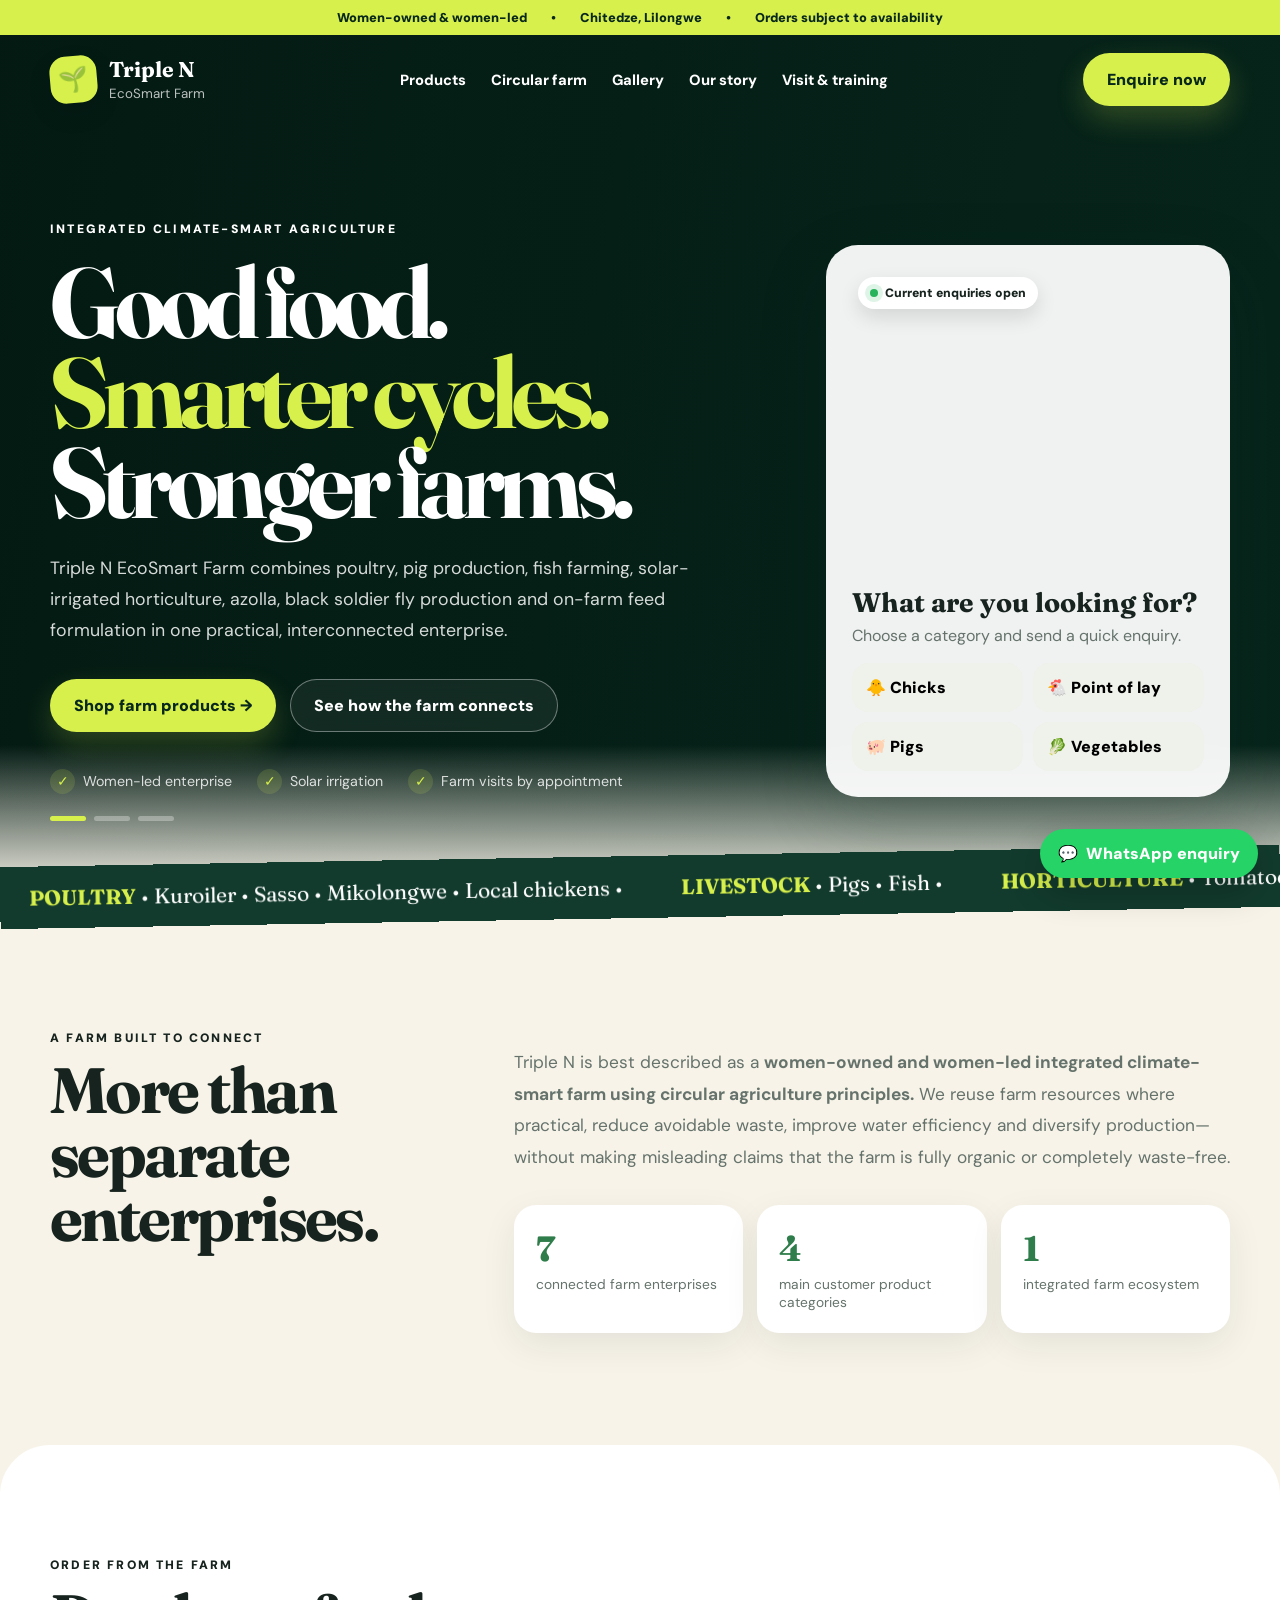
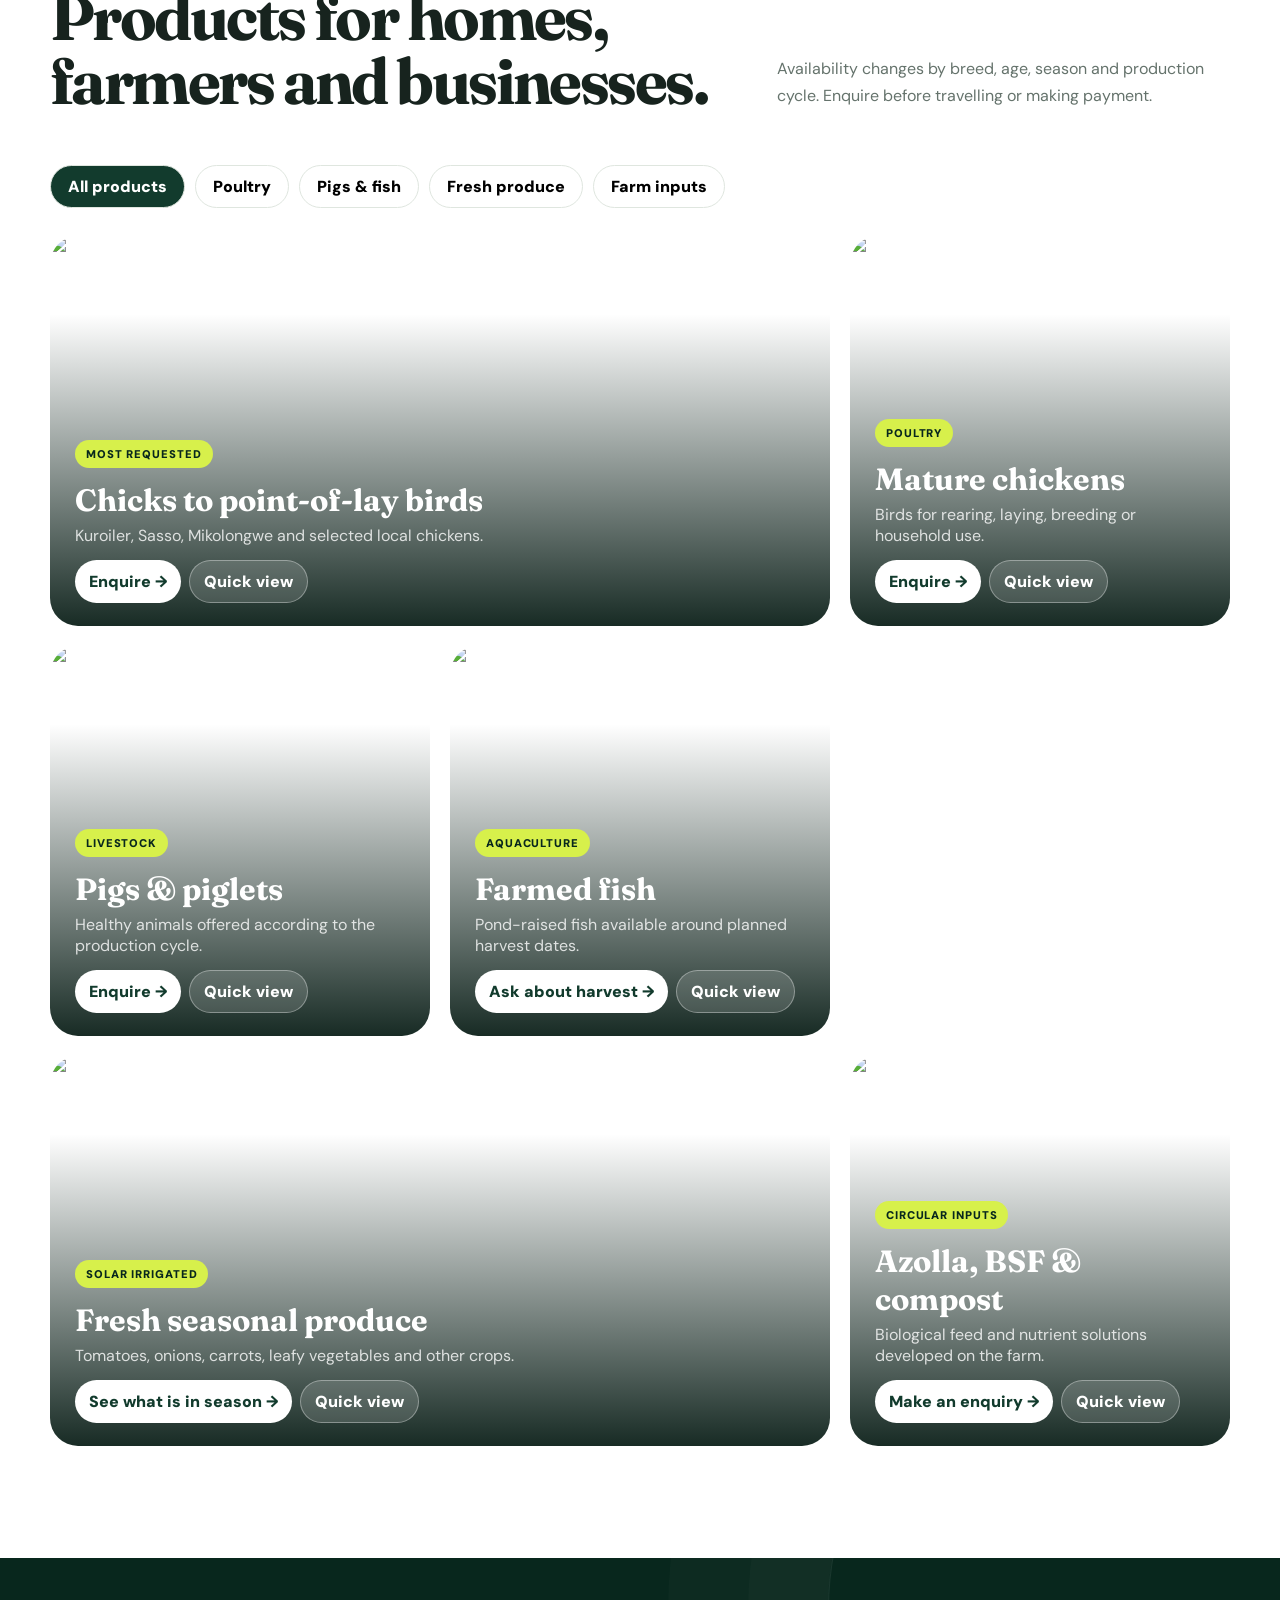
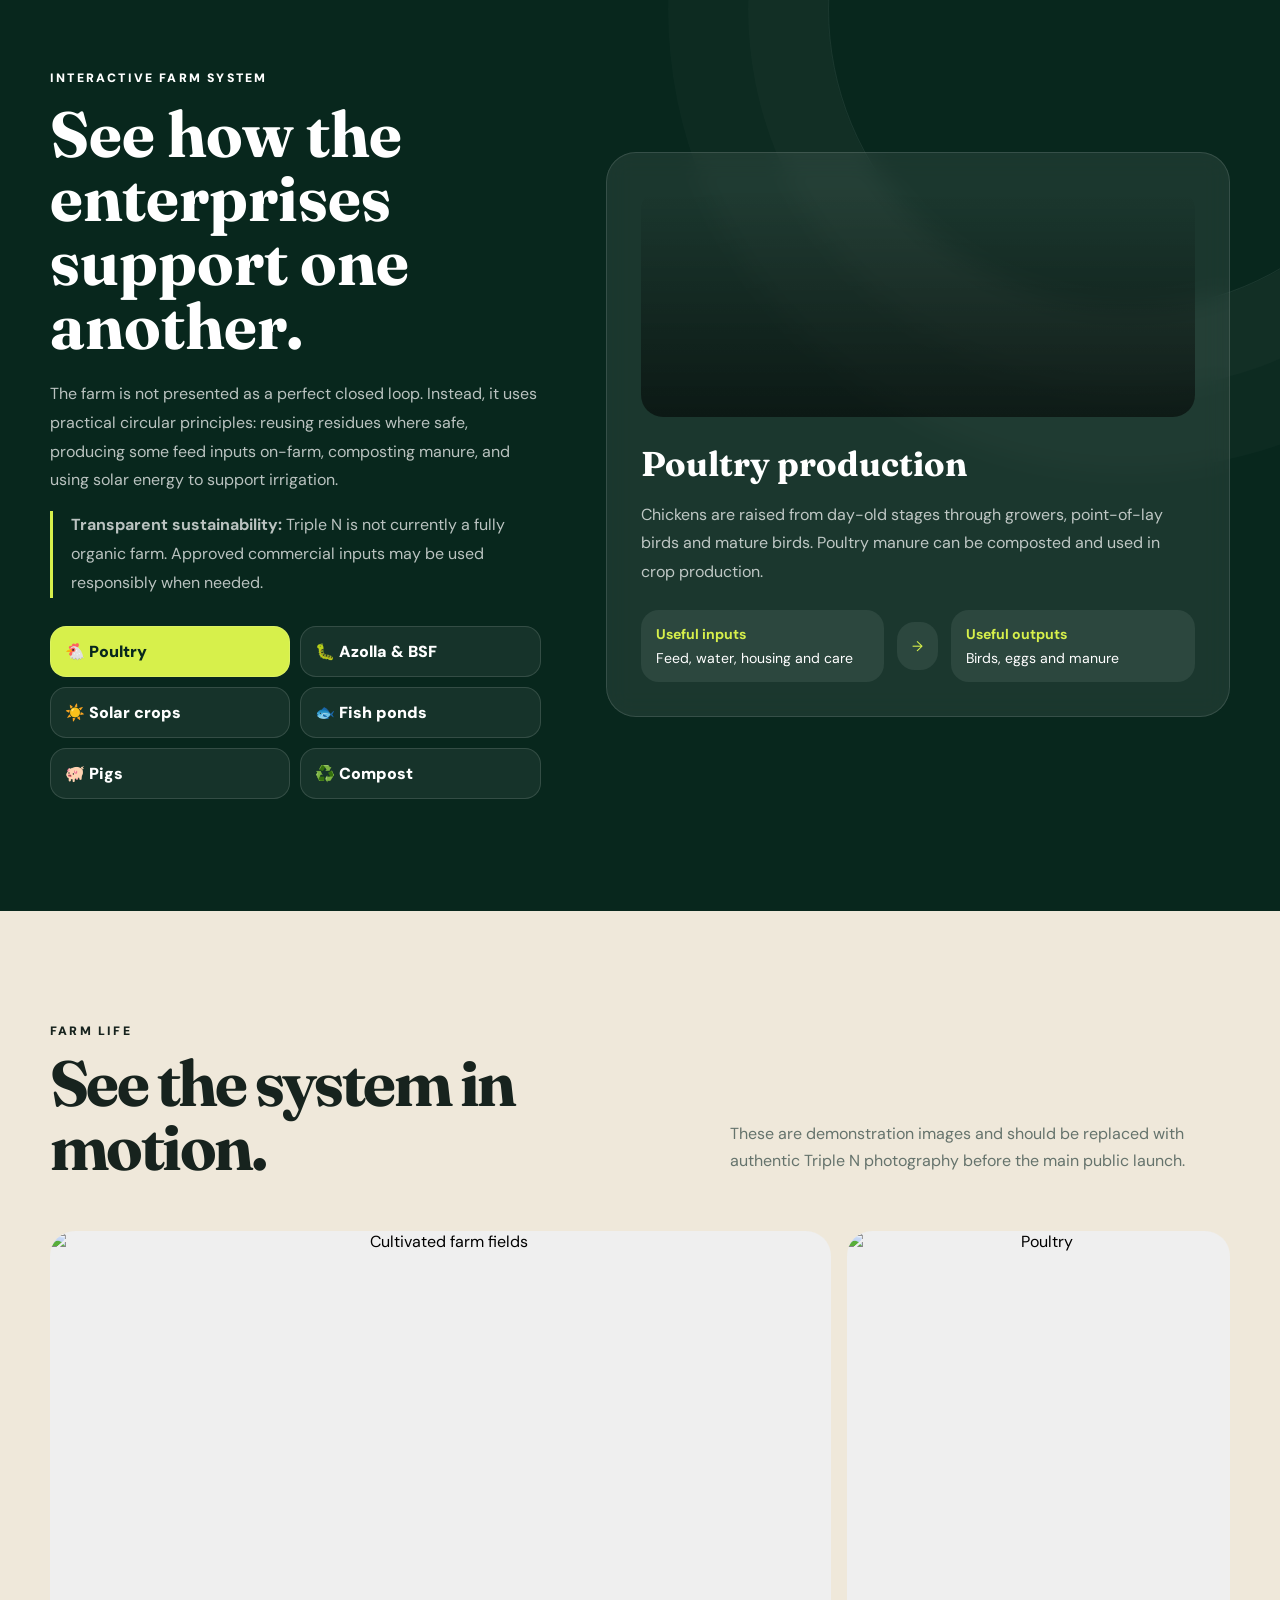
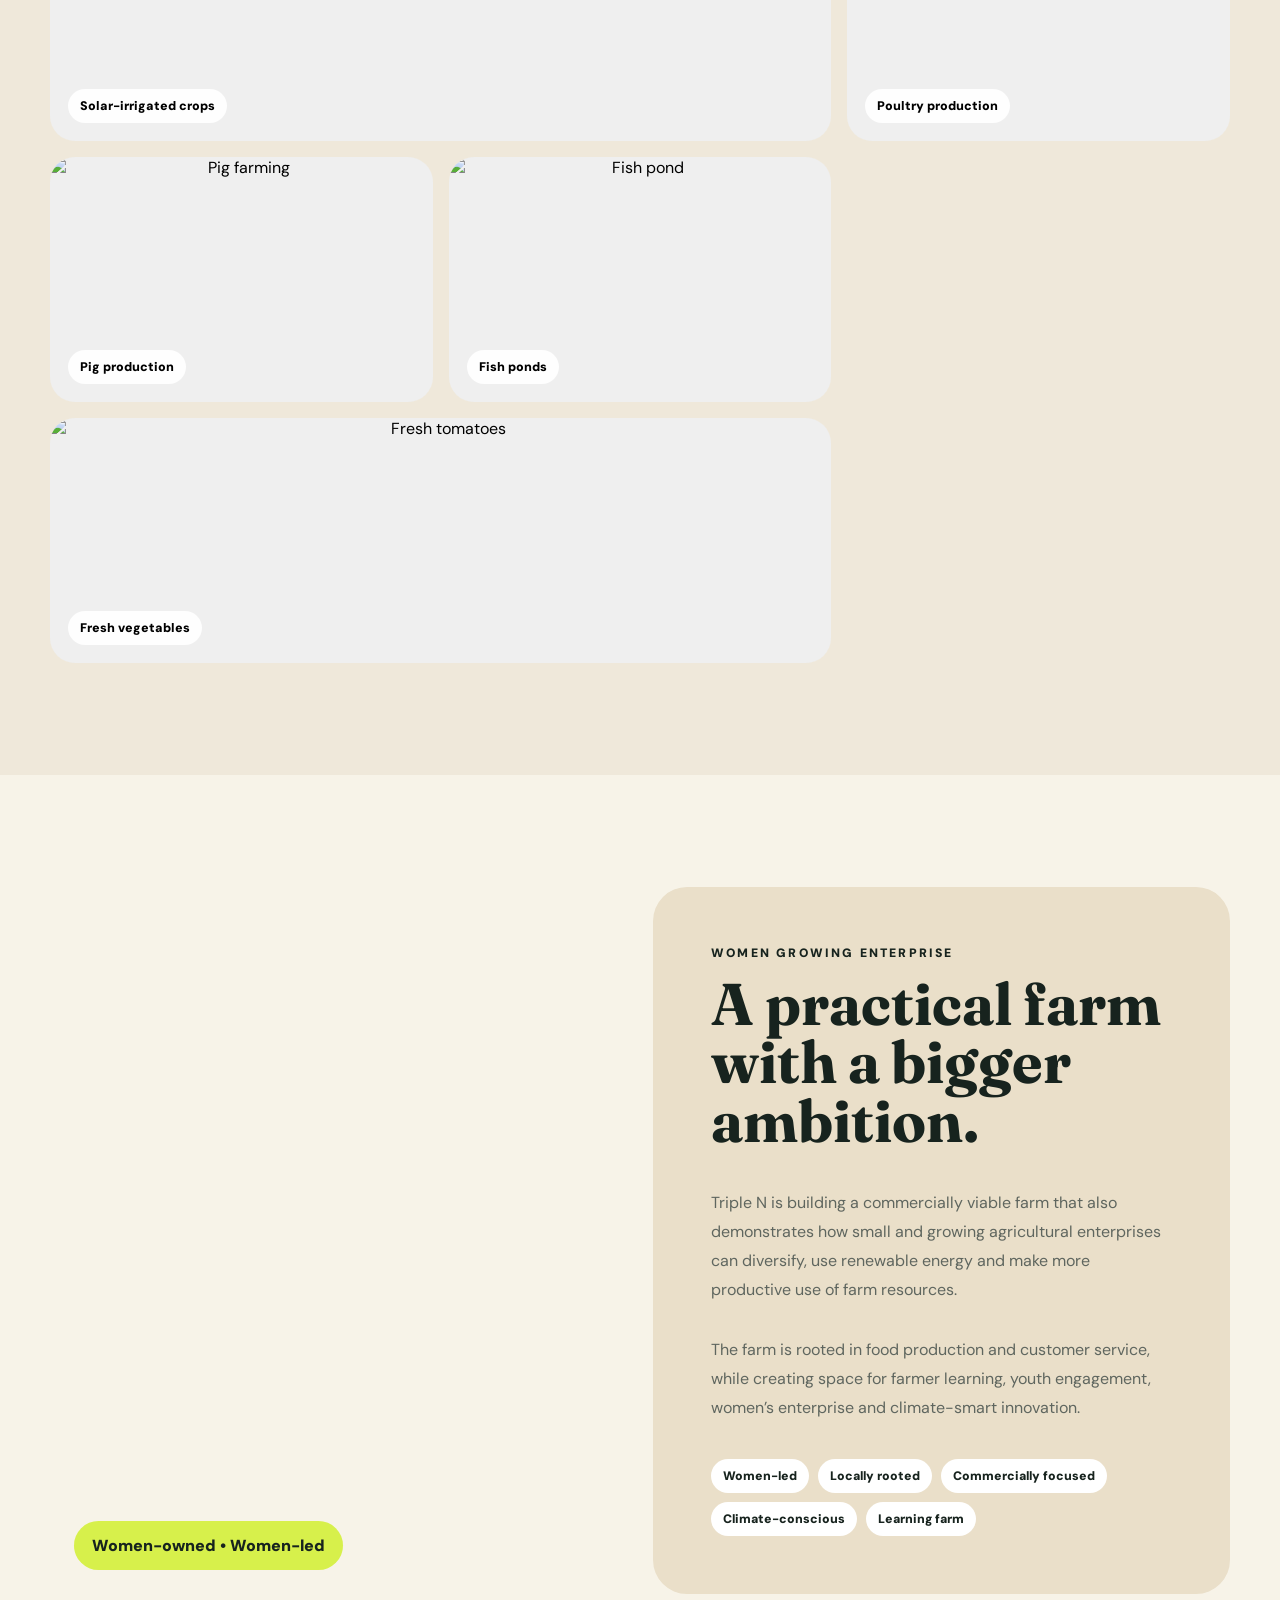
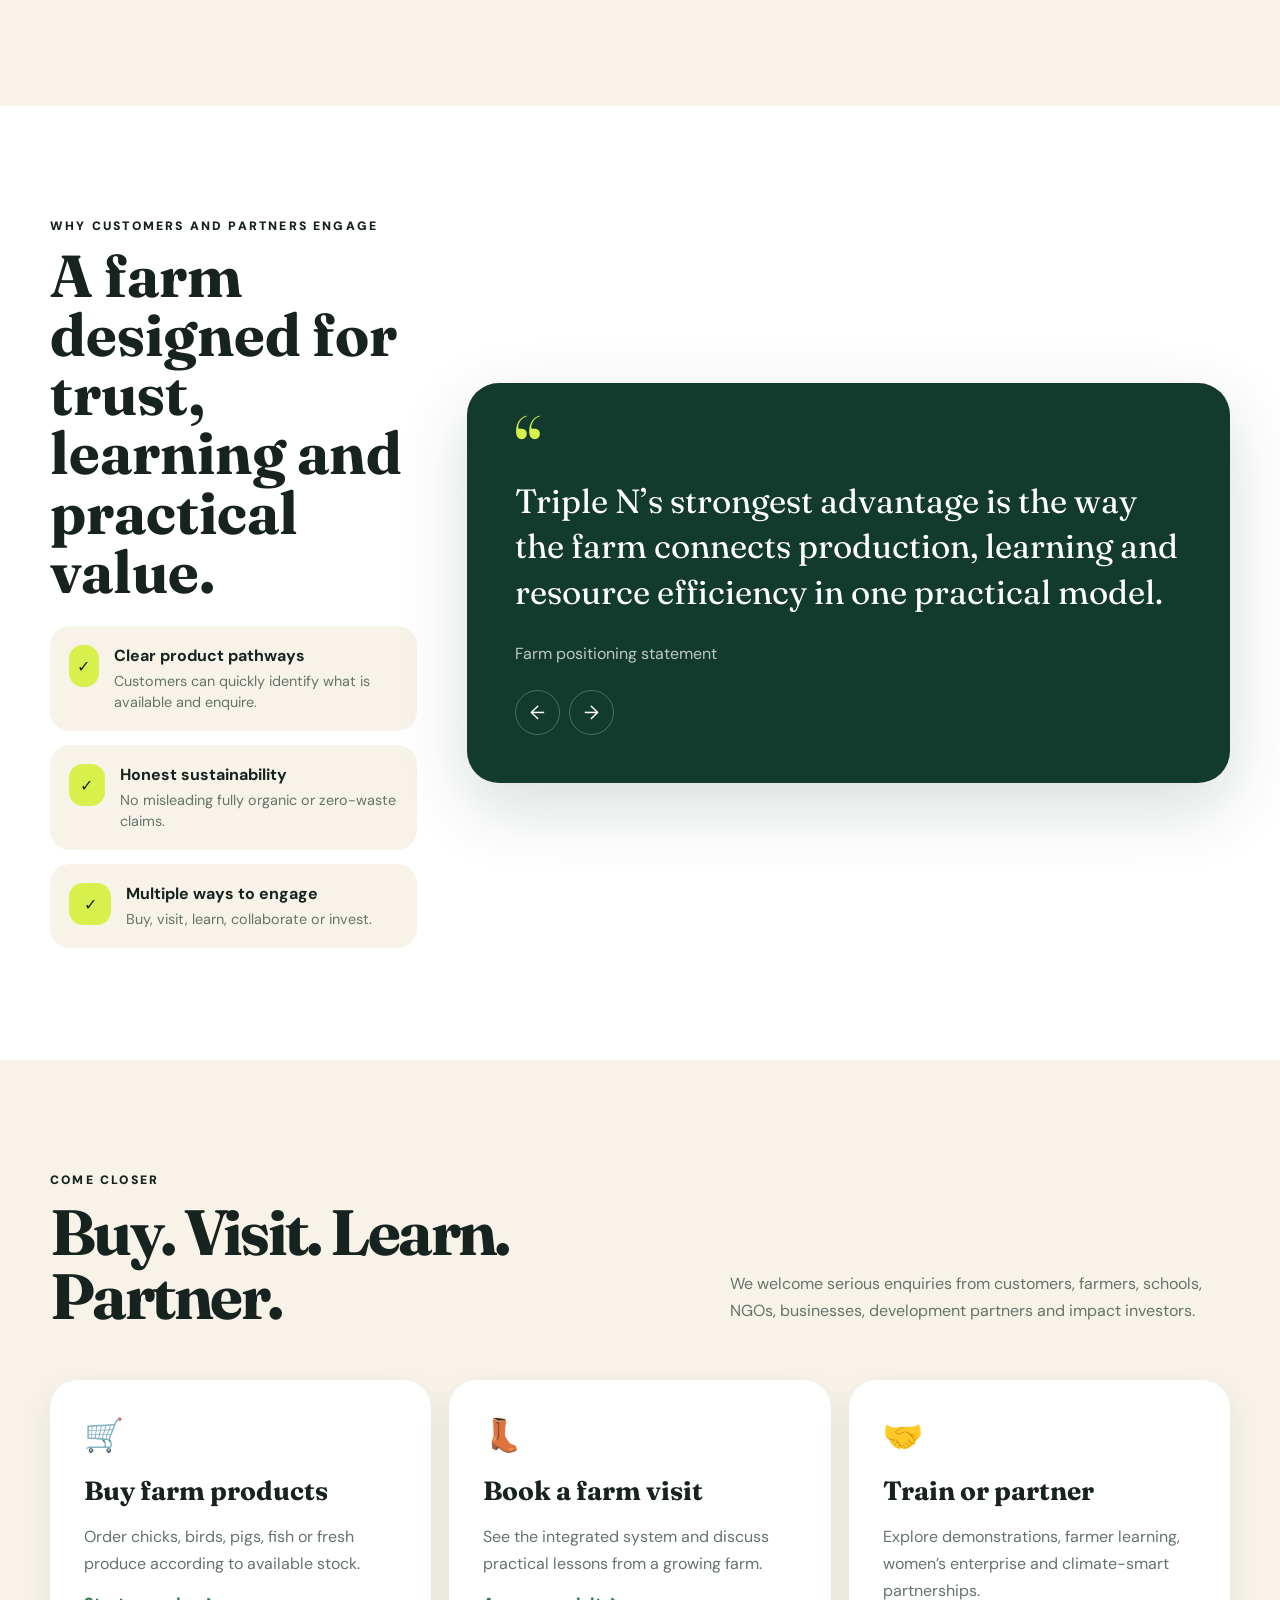
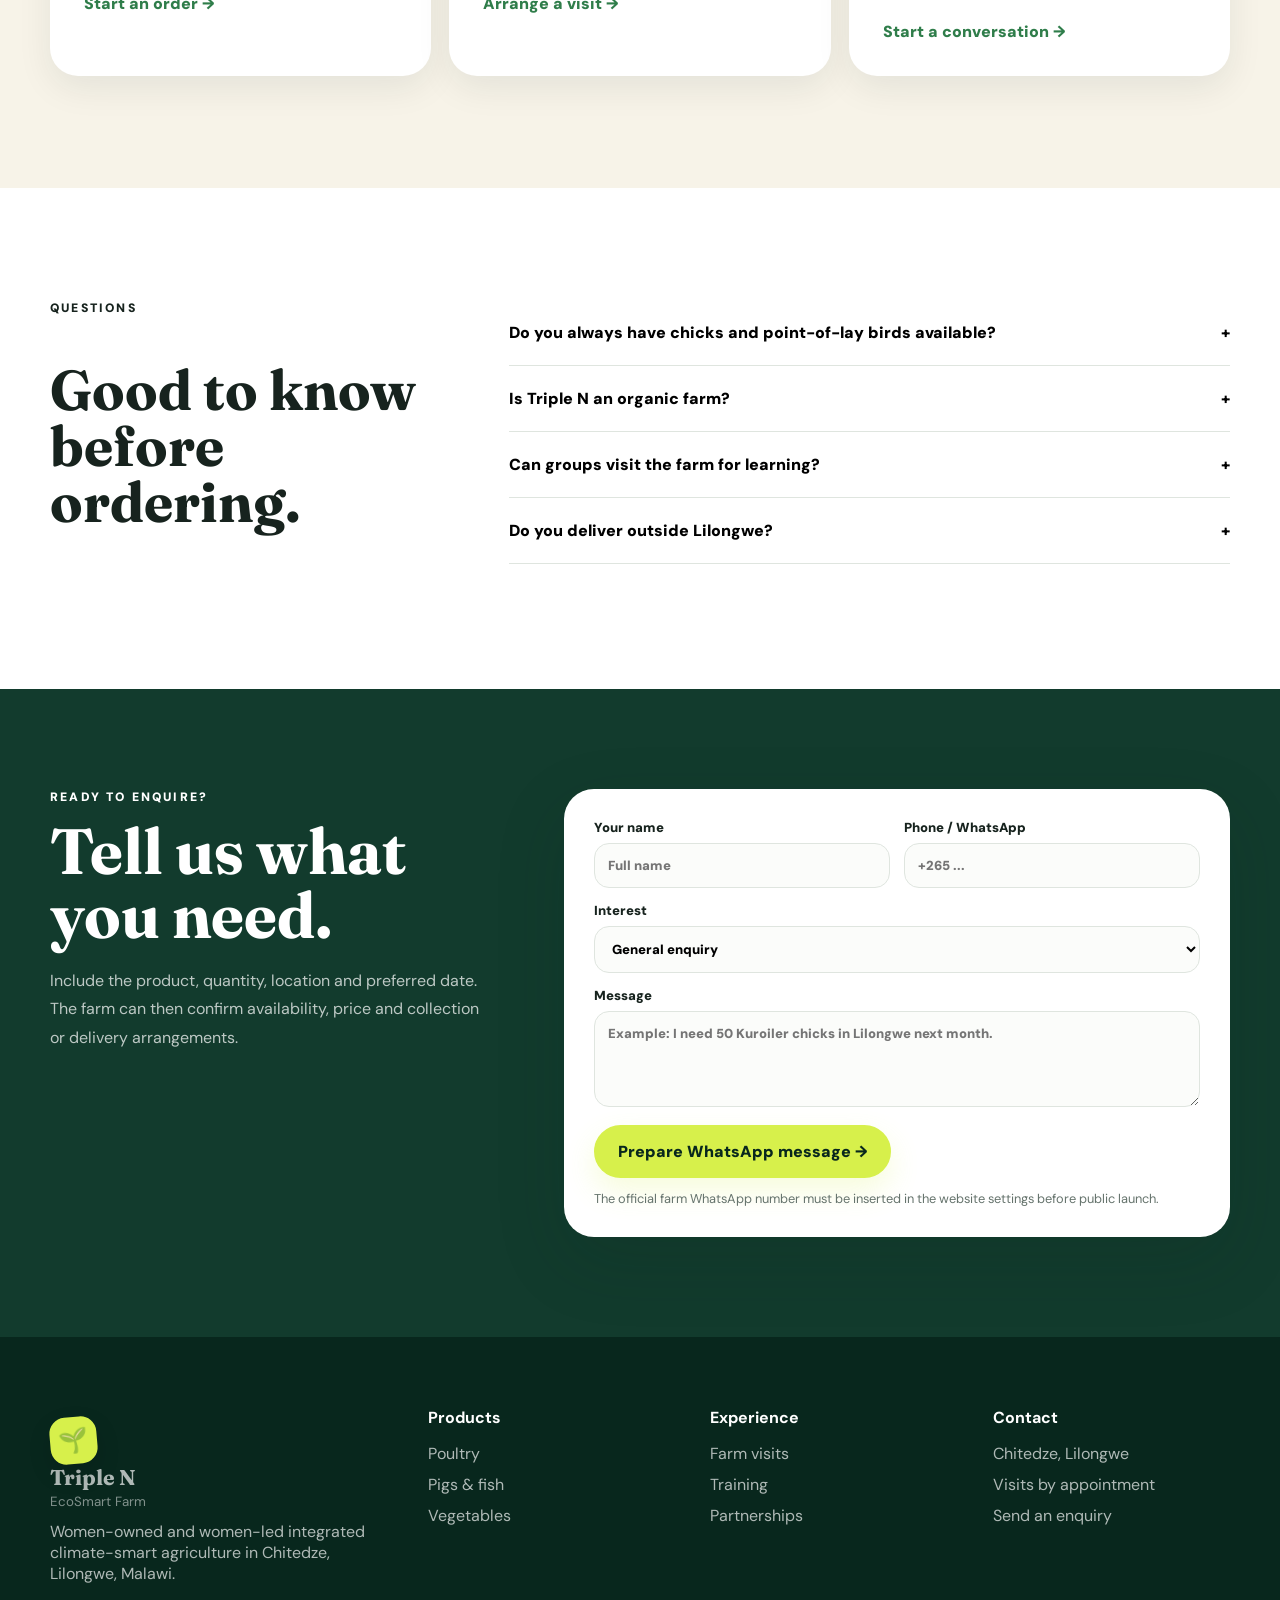
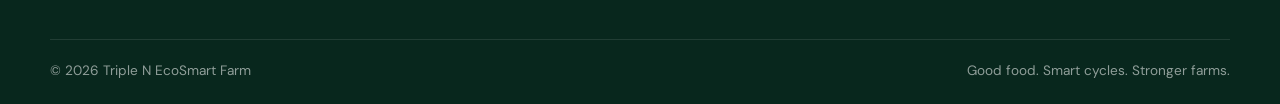
==== index.html @ 4aa67ab8 "Add files via upload" ====
<!doctype html>
<html lang="en">
<head>
<meta charset="utf-8">
<meta name="viewport" content="width=device-width,initial-scale=1">
<meta name="theme-color" content="#123b2d">
<title>Triple N EcoSmart Farm | Poultry, Pigs, Fish & Fresh Produce in Lilongwe</title>
<link rel="canonical" href="https://www.triplenfarm.com/">
<meta property="og:url" content="https://www.triplenfarm.com/">
<meta name="twitter:card" content="summary_large_image">
<meta name="theme-color" content="#1A241E">
<link rel="manifest" href="/site.webmanifest">
<meta name="description" content="Triple N EcoSmart Farm is a women-owned and women-led climate-smart integrated farm in Chitedze, Lilongwe, offering chicks, point-of-lay birds, pigs, fish, vegetables, farm visits and training.">
<meta name="keywords" content="poultry farm Malawi, chicks Lilongwe, Kuroiler Malawi, Sasso chickens Malawi, Mikolongwe chickens, pigs Lilongwe, fish farming Malawi, vegetables Lilongwe, climate smart agriculture Malawi, women led agribusiness Malawi">
<meta property="og:title" content="Triple N EcoSmart Farm">
<meta property="og:description" content="Healthy livestock, fresh produce and smarter circular farming from Chitedze, Lilongwe.">
<meta property="og:type" content="website">
<meta property="og:image" content="https://images.unsplash.com/photo-1500937386664-56d1dfef3854?auto=format&fit=crop&w=1400&q=85">
<link rel="preconnect" href="https://fonts.googleapis.com">
<link rel="preconnect" href="https://fonts.gstatic.com" crossorigin>
<link href="https://fonts.googleapis.com/css2?family=DM+Sans:wght@400;500;600;700;800&family=Fraunces:opsz,wght@9..144,600;9..144,700&display=swap" rel="stylesheet">
<script type="application/ld+json">{"@context":"https://schema.org","@type":"LocalBusiness","name":"Triple N EcoSmart Farm","description":"Women-owned and women-led integrated climate-smart farm in Chitedze, Lilongwe.","address":{"@type":"PostalAddress","addressLocality":"Lilongwe","addressCountry":"MW"},"areaServed":"Malawi","sameAs":[]}</script>
<style>
:root{--forest:#123b2d;--forest2:#08271d;--leaf:#2f7d4a;--lime:#d7f04b;--cream:#f7f3e8;--sand:#e9dfca;--terracotta:#c86945;--ink:#17231e;--muted:#65736c;--white:#fff;--shadow:0 24px 70px rgba(12,44,33,.16);--soft:0 12px 35px rgba(12,44,33,.08);--r:28px}
*{box-sizing:border-box}html{scroll-behavior:smooth}body{margin:0;background:var(--cream);color:var(--ink);font-family:'DM Sans',sans-serif;overflow-x:hidden}body.modal-open{overflow:hidden}a{text-decoration:none;color:inherit}button,input,select,textarea{font:inherit}button{cursor:pointer}.container{width:min(1180px,calc(100% - 38px));margin:auto}.serif{font-family:'Fraunces',serif}.eyebrow{font-size:.76rem;letter-spacing:.18em;text-transform:uppercase;font-weight:900}.section{padding:112px 0}.reveal{opacity:0;transform:translateY(30px);transition:.75s ease}.reveal.show{opacity:1;transform:none}.btn{display:inline-flex;align-items:center;justify-content:center;gap:.7rem;border-radius:999px;padding:15px 23px;font-weight:900;border:1px solid transparent;transition:.24s}.btn:hover{transform:translateY(-2px)}.btn-lime{background:var(--lime);color:var(--forest2);box-shadow:0 13px 30px rgba(215,240,75,.2)}.btn-white{background:#fff;color:var(--forest)}.btn-dark{background:var(--forest);color:#fff}.btn-ghost{border-color:rgba(255,255,255,.38);color:#fff;background:rgba(255,255,255,.06);backdrop-filter:blur(12px)}
.progress{position:fixed;top:0;left:0;height:3px;background:var(--lime);z-index:100;width:0}.topbar{background:var(--lime);color:var(--forest2);font-size:.8rem;font-weight:900;padding:9px 0;text-align:center}.topbar span{margin:0 12px}.nav{position:absolute;z-index:40;left:0;right:0;top:35px;padding:18px 0;transition:.3s}.nav.sticky{position:fixed;top:0;background:rgba(8,39,29,.94);backdrop-filter:blur(14px);box-shadow:0 10px 35px rgba(0,0,0,.18)}.nav-inner{display:flex;align-items:center;justify-content:space-between}.brand{display:flex;align-items:center;gap:12px;color:#fff}.mark{width:47px;height:47px;border-radius:16px;background:var(--lime);display:grid;place-items:center;color:var(--forest);font-size:1.5rem;transform:rotate(-5deg);box-shadow:0 10px 25px rgba(0,0,0,.12)}.brand b{display:block;font-family:'Fraunces';font-size:1.34rem}.brand small{opacity:.72}.links{display:flex;align-items:center;gap:25px;color:#fff;font-weight:800;font-size:.92rem}.links a{position:relative}.links a:after{content:"";position:absolute;left:0;right:100%;bottom:-7px;height:2px;background:var(--lime);transition:.25s}.links a:hover:after{right:0}.mobile{display:none;background:none;border:0;color:#fff;font-size:1.8rem}
.hero{min-height:860px;position:relative;color:#fff;display:flex;align-items:center;overflow:hidden;background:var(--forest2)}.hero-slide{position:absolute;inset:0;background-size:cover;background-position:center;opacity:0;transform:scale(1.05);transition:opacity 1.1s ease,transform 7s ease}.hero-slide.active{opacity:1;transform:scale(1)}.hero-overlay{position:absolute;inset:0;background:linear-gradient(100deg,rgba(3,25,18,.94) 0%,rgba(4,29,21,.72) 52%,rgba(4,29,21,.22) 100%)}.hero:after{content:"";position:absolute;inset:auto 0 0;height:150px;background:linear-gradient(transparent,var(--cream))}.hero-content{position:relative;z-index:2;padding-top:112px;display:grid;grid-template-columns:1.15fr .65fr;gap:60px;align-items:center}.hero h1{font-family:'Fraunces';font-size:clamp(4rem,7.8vw,7.2rem);line-height:.9;letter-spacing:-.055em;margin:20px 0 26px;max-width:820px}.hero h1 em{font-style:normal;color:var(--lime)}.hero-copy>p:not(.eyebrow){font-size:1.11rem;line-height:1.75;max-width:650px;color:rgba(255,255,255,.84)}.hero-actions{display:flex;gap:14px;margin-top:33px;flex-wrap:wrap}.proof{display:flex;gap:25px;margin-top:37px;flex-wrap:wrap}.proof span{display:flex;align-items:center;gap:8px;font-size:.89rem;color:rgba(255,255,255,.82)}.proof i{width:25px;height:25px;border-radius:50%;background:rgba(215,240,75,.14);display:grid;place-items:center;color:var(--lime);font-style:normal}.hero-card{background:rgba(255,255,255,.94);color:var(--ink);border-radius:32px;padding:16px;box-shadow:var(--shadow);backdrop-filter:blur(18px);transform:rotate(2deg);animation:float 5s ease-in-out infinite}.hero-card-img{height:305px;border-radius:22px;background:url('https://images.unsplash.com/photo-1548550023-2bdb3c5beed7?auto=format&fit=crop&w=900&q=85') center/cover;position:relative}.live{position:absolute;top:16px;left:16px;background:#fff;border-radius:999px;padding:8px 12px;font-weight:900;font-size:.76rem;box-shadow:0 8px 20px rgba(0,0,0,.12)}.live:before{content:"";display:inline-block;width:8px;height:8px;border-radius:50%;background:#27b35b;margin-right:7px;box-shadow:0 0 0 5px rgba(39,179,91,.15)}.hero-card-body{padding:20px 10px 10px}.hero-card-body h3{font-family:'Fraunces';font-size:1.68rem;margin:0 0 6px}.hero-card-body p{color:var(--muted);margin:0 0 17px}.mini-grid{display:grid;grid-template-columns:1fr 1fr;gap:10px}.mini-grid button{border:0;border-radius:16px;padding:14px;text-align:left;background:#eef2ea;font-weight:900;transition:.2s}.mini-grid button:hover{background:var(--lime);transform:translateY(-2px)}.hero-dots{display:flex;gap:8px;margin-top:22px}.hero-dot{width:36px;height:5px;border:0;border-radius:99px;background:rgba(255,255,255,.3);padding:0}.hero-dot.active{background:var(--lime)}@keyframes float{50%{transform:rotate(0deg) translateY(-12px)}}
.marquee{position:relative;z-index:5;background:var(--forest);color:#fff;overflow:hidden;transform:rotate(-1deg);margin-top:-39px}.marquee-track{display:flex;width:max-content;animation:marquee 24s linear infinite;padding:18px 0}.marquee span{font-family:'Fraunces';font-size:1.32rem;margin:0 29px}.marquee b{color:var(--lime)}@keyframes marquee{to{transform:translateX(-50%)}}
.intro{display:grid;grid-template-columns:.7fr 1.3fr;gap:78px;align-items:start}.intro h2,.section-head h2{font-family:'Fraunces';font-size:clamp(2.8rem,5vw,5rem);line-height:1;letter-spacing:-.04em;margin:12px 0}.intro p{font-size:1.08rem;line-height:1.82;color:var(--muted)}.numbers{display:grid;grid-template-columns:repeat(3,1fr);gap:14px;margin-top:32px}.number{background:#fff;border-radius:22px;padding:22px;box-shadow:var(--soft)}.number b{font-family:'Fraunces';font-size:2.2rem;color:var(--leaf)}.number span{display:block;color:var(--muted);font-size:.86rem;margin-top:5px}
.products-section{background:#fff;border-radius:50px 50px 0 0}.section-head{display:flex;justify-content:space-between;gap:40px;align-items:end;margin-bottom:40px}.section-head p{max-width:500px;color:var(--muted);line-height:1.7}.filters{display:flex;gap:10px;flex-wrap:wrap;margin-bottom:28px}.filter{border:1px solid #dfe6df;background:#fff;border-radius:999px;padding:10px 17px;font-weight:900}.filter.active,.filter:hover{background:var(--forest);color:#fff}.product-grid{display:grid;grid-template-columns:repeat(12,1fr);gap:20px}.product{position:relative;min-height:390px;border-radius:28px;overflow:hidden;color:#fff;grid-column:span 4;isolation:isolate;transition:.35s}.product.wide{grid-column:span 8}.product:hover{transform:translateY(-8px);box-shadow:var(--shadow)}.product:before{content:"";position:absolute;inset:0;background:linear-gradient(180deg,transparent 20%,rgba(4,25,18,.92));z-index:-1}.product img{position:absolute;inset:0;width:100%;height:100%;object-fit:cover;z-index:-2;transition:.65s}.product:hover img{transform:scale(1.07)}.product-content{position:absolute;left:25px;right:25px;bottom:23px}.tag{display:inline-block;background:var(--lime);color:var(--forest2);padding:7px 11px;border-radius:999px;font-size:.7rem;font-weight:900;text-transform:uppercase;letter-spacing:.08em}.product h3{font-family:'Fraunces';font-size:1.92rem;margin:13px 0 6px}.product p{margin:0 0 14px;color:rgba(255,255,255,.8)}.product-actions{display:flex;gap:8px;flex-wrap:wrap}.product button{border:0;background:#fff;color:var(--forest);border-radius:999px;padding:10px 14px;font-weight:900}.product button.secondary{background:rgba(255,255,255,.15);color:#fff;border:1px solid rgba(255,255,255,.35)}.hide{display:none}
.system{background:var(--forest2);color:#fff;position:relative;overflow:hidden}.system:before{content:"";position:absolute;width:600px;height:600px;border:1px solid rgba(255,255,255,.08);border-radius:50%;right:-150px;top:-250px;box-shadow:0 0 0 80px rgba(255,255,255,.02),0 0 0 160px rgba(255,255,255,.02)}.system-grid{display:grid;grid-template-columns:.88fr 1.12fr;gap:65px;align-items:center}.system h2{font-family:'Fraunces';font-size:clamp(3rem,5vw,5rem);line-height:1;margin:16px 0 22px}.system p{line-height:1.8;color:rgba(255,255,255,.72)}.honesty{border-left:3px solid var(--lime);padding-left:18px}.system-tabs{display:grid;grid-template-columns:repeat(2,1fr);gap:10px;margin-top:28px}.system-tab{padding:14px;border-radius:16px;border:1px solid rgba(255,255,255,.13);background:rgba(255,255,255,.06);color:#fff;font-weight:900;text-align:left}.system-tab.active{background:var(--lime);color:var(--forest2)}.system-panel{background:rgba(255,255,255,.08);border:1px solid rgba(255,255,255,.12);border-radius:30px;padding:34px;backdrop-filter:blur(12px);min-height:450px}.system-visual{height:230px;border-radius:22px;background-size:cover;background-position:center;margin-bottom:25px;position:relative;overflow:hidden}.system-visual:after{content:"";position:absolute;inset:0;background:linear-gradient(180deg,transparent,rgba(0,0,0,.55))}.system-panel h3{font-family:'Fraunces';font-size:2.15rem;margin:0 0 12px}.flow{display:grid;grid-template-columns:1fr auto 1fr;gap:13px;align-items:center;margin-top:23px}.flow div{background:rgba(255,255,255,.08);border-radius:18px;padding:15px;font-size:.88rem}.flow b{display:block;color:var(--lime);margin-bottom:6px}.flow-arrow{font-size:1.5rem;color:var(--lime)}
.gallery{background:#efe8da}.gallery-grid{display:grid;grid-template-columns:repeat(12,1fr);gap:16px}.gallery-item{border:0;padding:0;overflow:hidden;border-radius:25px;min-height:245px;grid-column:span 4;position:relative}.gallery-item.wide{grid-column:span 8}.gallery-item.tall{min-height:510px}.gallery-item img{width:100%;height:100%;object-fit:cover;position:absolute;inset:0;transition:.5s}.gallery-item:hover img{transform:scale(1.06)}.gallery-item span{position:absolute;left:18px;bottom:18px;background:rgba(255,255,255,.92);padding:9px 12px;border-radius:999px;font-weight:900;font-size:.78rem}
.story-grid{display:grid;grid-template-columns:1fr 1fr;gap:26px}.story-image{min-height:600px;border-radius:34px;background:url('https://images.unsplash.com/photo-1594771804886-a933bb2d609b?auto=format&fit=crop&w=1200&q=85') center/cover;position:relative}.story-image:after{content:"Women-owned • Women-led";position:absolute;left:24px;bottom:24px;background:var(--lime);padding:14px 18px;border-radius:999px;font-weight:900}.story-copy{background:#eadfc9;border-radius:34px;padding:58px;display:flex;flex-direction:column;justify-content:center}.story-copy h2{font-family:'Fraunces';font-size:clamp(2.7rem,4.6vw,4.7rem);line-height:1;margin:14px 0 22px}.story-copy p{line-height:1.8;color:#5f665f}.chips{display:flex;flex-wrap:wrap;gap:9px;margin-top:20px}.chips span{background:#fff;padding:9px 12px;border-radius:999px;font-weight:900;font-size:.77rem}
.testimonials{background:#fff}.testimonial-wrap{display:grid;grid-template-columns:.65fr 1.35fr;gap:50px;align-items:center}.testimonial-card{background:var(--forest);color:#fff;border-radius:32px;padding:48px;min-height:360px;box-shadow:var(--shadow);position:relative}.quote{font-family:'Fraunces';font-size:2.1rem;line-height:1.35}.quote-mark{font-family:'Fraunces';font-size:6rem;color:var(--lime);line-height:.5}.testimonial-meta{margin-top:28px;color:rgba(255,255,255,.72)}.testimonial-controls{display:flex;gap:9px;margin-top:26px}.testimonial-controls button{width:45px;height:45px;border-radius:50%;border:1px solid rgba(255,255,255,.25);background:transparent;color:#fff;font-size:1.2rem}.benefit-list{display:grid;gap:14px}.benefit{display:flex;gap:15px;background:var(--cream);padding:19px;border-radius:20px}.benefit i{width:42px;height:42px;border-radius:14px;background:var(--lime);display:grid;place-items:center;font-style:normal}.benefit b{display:block;margin-bottom:4px}.benefit span{color:var(--muted);font-size:.9rem}
.visit-grid{display:grid;grid-template-columns:repeat(3,1fr);gap:18px}.visit-card{background:#fff;padding:34px;border-radius:28px;box-shadow:var(--soft);transition:.3s}.visit-card:hover{transform:translateY(-7px);box-shadow:var(--shadow)}.visit-card .icon{font-size:2rem}.visit-card h3{font-family:'Fraunces';font-size:1.65rem;margin:18px 0 10px}.visit-card p{color:var(--muted);line-height:1.7}.link-btn{border:0;background:none;padding:0;color:var(--leaf);font-weight:900}
.faq{background:#fff}.faq-grid{display:grid;grid-template-columns:.7fr 1.3fr;gap:70px}.faq h2{font-family:'Fraunces';font-size:3.5rem;line-height:1}.faq-item{border-bottom:1px solid #dfe5df}.faq-q{width:100%;border:0;background:none;text-align:left;padding:22px 0;font-weight:900;display:flex;justify-content:space-between;gap:18px}.faq-a{max-height:0;overflow:hidden;color:var(--muted);line-height:1.7;transition:.35s}.faq-item.open .faq-a{max-height:180px;padding-bottom:22px}.faq-item.open .plus{transform:rotate(45deg)}.plus{transition:.25s}
.cta{background:var(--forest);color:#fff;padding:100px 0}.cta-grid{display:grid;grid-template-columns:.8fr 1.2fr;gap:70px;align-items:start}.cta h2{font-family:'Fraunces';font-size:clamp(3rem,5vw,5rem);line-height:1;margin:14px 0 20px}.form{background:#fff;color:var(--ink);border-radius:30px;padding:30px;box-shadow:var(--shadow)}.row{display:grid;grid-template-columns:1fr 1fr;gap:14px}.form label{font-size:.82rem;font-weight:900;display:block;margin-bottom:14px}.form input,.form select,.form textarea{width:100%;margin-top:7px;border:1px solid #dfe5df;border-radius:15px;padding:13px;background:#fbfcfa}.form input:focus,.form select:focus,.form textarea:focus{outline:3px solid rgba(215,240,75,.45);border-color:var(--leaf)}
footer{background:var(--forest2);color:#fff;padding:70px 0 25px}.footer-grid{display:grid;grid-template-columns:1.4fr repeat(3,1fr);gap:45px}.footer-grid p,.footer-grid a{color:rgba(255,255,255,.68);display:block;margin:10px 0}.footer-grid h4{margin:0 0 15px}.bottom{display:flex;justify-content:space-between;border-top:1px solid rgba(255,255,255,.1);padding-top:22px;margin-top:45px;color:rgba(255,255,255,.55);font-size:.85rem}.whatsapp{position:fixed;right:22px;bottom:22px;z-index:60;background:#25d366;color:#fff;border-radius:999px;padding:14px 18px;font-weight:900;box-shadow:0 15px 35px rgba(0,0,0,.2);display:flex;align-items:center;gap:8px}.whatsapp:hover{transform:translateY(-3px)}
.modal,.lightbox{position:fixed;inset:0;background:rgba(3,24,17,.82);z-index:90;display:none;align-items:center;justify-content:center;padding:20px;backdrop-filter:blur(8px)}.modal.open,.lightbox.open{display:flex}.modal-card{background:#fff;border-radius:30px;max-width:720px;width:100%;overflow:hidden;display:grid;grid-template-columns:1fr 1fr;box-shadow:var(--shadow);position:relative}.modal-card img{width:100%;height:100%;object-fit:cover;min-height:430px}.modal-copy{padding:35px}.modal-copy h3{font-family:'Fraunces';font-size:2.25rem;margin:12px 0}.modal-copy p{color:var(--muted);line-height:1.7}.close{position:absolute;right:15px;top:15px;width:40px;height:40px;border-radius:50%;border:0;background:#fff;z-index:2;font-size:1.3rem;box-shadow:var(--soft)}.lightbox img{max-width:min(1000px,92vw);max-height:86vh;border-radius:24px;box-shadow:var(--shadow)}
@media(max-width:900px){.links{position:fixed;inset:76px 18px auto;background:var(--forest2);border:1px solid rgba(255,255,255,.1);border-radius:22px;padding:20px;display:none;flex-direction:column;align-items:flex-start}.links.open{display:flex}.mobile{display:block}.nav .btn{display:none}.hero{min-height:940px}.hero-content,.intro,.system-grid,.story-grid,.testimonial-wrap,.faq-grid,.cta-grid{grid-template-columns:1fr}.hero-content{padding-top:145px}.hero-card{max-width:520px}.product{grid-column:span 6}.product.wide{grid-column:span 12}.gallery-item,.gallery-item.wide{grid-column:span 6}.story-image{min-height:470px}.visit-grid{grid-template-columns:1fr}.footer-grid{grid-template-columns:1fr 1fr}.section-head{align-items:start;flex-direction:column}.faq-grid{gap:25px}}
@media(max-width:620px){.topbar span:nth-child(n+2){display:none}.section{padding:82px 0}.hero{min-height:980px}.hero h1{font-size:3.75rem}.hero-card-img{height:235px}.proof{gap:13px}.numbers,.row,.system-tabs{grid-template-columns:1fr}.product,.product.wide{grid-column:span 12}.gallery-item,.gallery-item.wide{grid-column:span 12;min-height:300px}.gallery-item.tall{min-height:380px}.story-copy,.testimonial-card,.form{padding:28px}.footer-grid{grid-template-columns:1fr}.bottom{flex-direction:column;gap:8px}.modal-card{grid-template-columns:1fr;max-height:90vh;overflow:auto}.modal-card img{min-height:250px;height:250px}.whatsapp span{display:none}.whatsapp{width:54px;height:54px;padding:0;justify-content:center}}
@media(prefers-reduced-motion:reduce){*{scroll-behavior:auto!important;animation:none!important;transition:none!important}.reveal{opacity:1;transform:none}}
</style>
</head>
<body>
<div class="progress" id="progress"></div>
<div class="topbar"><span>Women-owned & women-led</span><span>•</span><span>Chitedze, Lilongwe</span><span>•</span><span>Orders subject to availability</span></div>
<nav class="nav" id="nav"><div class="container nav-inner"><a class="brand" href="#top"><span class="mark">🌱</span><span><b>Triple N</b><small>EcoSmart Farm</small></span></a><button class="mobile" id="menu" aria-label="Open menu">☰</button><div class="links" id="links"><a href="#products">Products</a><a href="#system">Circular farm</a><a href="#gallery">Gallery</a><a href="#story">Our story</a><a href="#visit">Visit & training</a></div><a class="btn btn-lime" href="#order">Enquire now</a></div></nav>
<header class="hero" id="top">
<div class="hero-slide active" style="background-image:url('https://images.unsplash.com/photo-1500937386664-56d1dfef3854?auto=format&fit=crop&w=2000&q=88')"></div>
<div class="hero-slide" style="background-image:url('https://images.unsplash.com/photo-1548550023-2bdb3c5beed7?auto=format&fit=crop&w=2000&q=88')"></div>
<div class="hero-slide" style="background-image:url('https://images.unsplash.com/photo-1524704654690-b56c05c78a00?auto=format&fit=crop&w=2000&q=88')"></div>
<div class="hero-overlay"></div>
<div class="container hero-content"><div class="hero-copy reveal"><div class="eyebrow">Integrated climate-smart agriculture</div><h1>Good food.<br><em>Smarter cycles.</em><br>Stronger farms.</h1><p>Triple N EcoSmart Farm combines poultry, pig production, fish farming, solar-irrigated horticulture, azolla, black soldier fly production and on-farm feed formulation in one practical, interconnected enterprise.</p><div class="hero-actions"><a href="#products" class="btn btn-lime">Shop farm products →</a><a href="#system" class="btn btn-ghost">See how the farm connects</a></div><div class="proof"><span><i>✓</i> Women-led enterprise</span><span><i>✓</i> Solar irrigation</span><span><i>✓</i> Farm visits by appointment</span></div><div class="hero-dots" aria-label="Hero slides"><button class="hero-dot active" aria-label="Slide 1"></button><button class="hero-dot" aria-label="Slide 2"></button><button class="hero-dot" aria-label="Slide 3"></button></div></div><aside class="hero-card reveal"><div class="hero-card-img"><span class="live">Current enquiries open</span></div><div class="hero-card-body"><h3>What are you looking for?</h3><p>Choose a category and send a quick enquiry.</p><div class="mini-grid"><button data-order="Chicks and growers">🐥 Chicks</button><button data-order="Point-of-lay birds">🐔 Point of lay</button><button data-order="Pigs and piglets">🐖 Pigs</button><button data-order="Fresh vegetables">🥬 Vegetables</button></div></div></aside></div>
</header>
<div class="marquee"><div class="marquee-track"><span><b>POULTRY</b> • Kuroiler • Sasso • Mikolongwe • Local chickens •</span><span><b>LIVESTOCK</b> • Pigs • Fish •</span><span><b>HORTICULTURE</b> • Tomatoes • Onions • Carrots • Leafy vegetables •</span><span><b>CIRCULAR INPUTS</b> • Azolla • BSF • Compost •</span><span><b>POULTRY</b> • Kuroiler • Sasso • Mikolongwe • Local chickens •</span><span><b>LIVESTOCK</b> • Pigs • Fish •</span><span><b>HORTICULTURE</b> • Tomatoes • Onions • Carrots • Leafy vegetables •</span><span><b>CIRCULAR INPUTS</b> • Azolla • BSF • Compost •</span></div></div>
<main>
<section class="section"><div class="container intro"><div class="reveal"><div class="eyebrow">A farm built to connect</div><h2>More than separate enterprises.</h2></div><div class="reveal"><p>Triple N is best described as a <strong>women-owned and women-led integrated climate-smart farm using circular agriculture principles.</strong> We reuse farm resources where practical, reduce avoidable waste, improve water efficiency and diversify production—without making misleading claims that the farm is fully organic or completely waste-free.</p><div class="numbers"><div class="number"><b class="counter" data-target="7">0</b><span>connected farm enterprises</span></div><div class="number"><b class="counter" data-target="4">0</b><span>main customer product categories</span></div><div class="number"><b class="counter" data-target="1">0</b><span>integrated farm ecosystem</span></div></div></div></div></section>
<section class="section products-section" id="products"><div class="container"><div class="section-head"><div><div class="eyebrow">Order from the farm</div><h2>Products for homes, farmers and businesses.</h2></div><p>Availability changes by breed, age, season and production cycle. Enquire before travelling or making payment.</p></div><div class="filters"><button class="filter active" data-filter="all">All products</button><button class="filter" data-filter="poultry">Poultry</button><button class="filter" data-filter="livestock">Pigs & fish</button><button class="filter" data-filter="produce">Fresh produce</button><button class="filter" data-filter="inputs">Farm inputs</button></div><div class="product-grid">
<article class="product wide reveal" data-cat="poultry" data-title="Chicks, growers and mature birds" data-desc="Local and improved local breeds including Kuroiler, Sasso and Mikolongwe, available from day-old chicks through growers, point-of-lay birds and mature chickens, depending on the production cycle." data-img="https://images.unsplash.com/photo-1548550023-2bdb3c5beed7?auto=format&fit=crop&w=1400&q=85"><img src="https://images.unsplash.com/photo-1548550023-2bdb3c5beed7?auto=format&fit=crop&w=1400&q=85" alt="Improved local chickens"><div class="product-content"><span class="tag">Most requested</span><h3>Chicks to point-of-lay birds</h3><p>Kuroiler, Sasso, Mikolongwe and selected local chickens.</p><div class="product-actions"><button data-order="Chicks and growers">Enquire →</button><button class="secondary quick-view">Quick view</button></div></div></article>
<article class="product reveal" data-cat="poultry" data-title="Mature chickens and breeding stock" data-desc="Healthy mature birds and selected breeding stock may be available for household production, flock improvement and commercial rearing." data-img="https://images.unsplash.com/photo-1563281577-a7be47e20db9?auto=format&fit=crop&w=900&q=85"><img src="https://images.unsplash.com/photo-1563281577-a7be47e20db9?auto=format&fit=crop&w=900&q=85" alt="Mature chicken"><div class="product-content"><span class="tag">Poultry</span><h3>Mature chickens</h3><p>Birds for rearing, laying, breeding or household use.</p><div class="product-actions"><button data-order="Mature chickens">Enquire →</button><button class="secondary quick-view">Quick view</button></div></div></article>
<article class="product reveal" data-cat="livestock" data-title="Pigs and piglets" data-desc="Healthy pigs and piglets offered according to age, growth stage and the farm breeding cycle. Buyers should confirm current availability, quantity and collection arrangements." data-img="https://images.unsplash.com/photo-1516467508483-a7212febe31a?auto=format&fit=crop&w=900&q=85"><img src="https://images.unsplash.com/photo-1516467508483-a7212febe31a?auto=format&fit=crop&w=900&q=85" alt="Pigs"><div class="product-content"><span class="tag">Livestock</span><h3>Pigs & piglets</h3><p>Healthy animals offered according to the production cycle.</p><div class="product-actions"><button data-order="Pigs and piglets">Enquire →</button><button class="secondary quick-view">Quick view</button></div></div></article>
<article class="product reveal" data-cat="livestock" data-title="Pond-raised fish" data-desc="Farmed fish are available around planned harvest periods. Contact the farm to ask about harvest timing, size, quantity and collection." data-img="https://images.unsplash.com/photo-1524704654690-b56c05c78a00?auto=format&fit=crop&w=900&q=85"><img src="https://images.unsplash.com/photo-1524704654690-b56c05c78a00?auto=format&fit=crop&w=900&q=85" alt="Fish pond"><div class="product-content"><span class="tag">Aquaculture</span><h3>Farmed fish</h3><p>Pond-raised fish available around planned harvest dates.</p><div class="product-actions"><button data-order="Farmed fish">Ask about harvest →</button><button class="secondary quick-view">Quick view</button></div></div></article>
<article class="product wide reveal" data-cat="produce" data-title="Fresh seasonal vegetables" data-desc="Solar-irrigated tomatoes, onions, carrots, leafy vegetables and other seasonal crops. Availability depends on planting and harvest schedules." data-img="https://images.unsplash.com/photo-1592924357228-91a4daadcfea?auto=format&fit=crop&w=1400&q=85"><img src="https://images.unsplash.com/photo-1592924357228-91a4daadcfea?auto=format&fit=crop&w=1400&q=85" alt="Fresh vegetables"><div class="product-content"><span class="tag">Solar irrigated</span><h3>Fresh seasonal produce</h3><p>Tomatoes, onions, carrots, leafy vegetables and other crops.</p><div class="product-actions"><button data-order="Fresh vegetables">See what is in season →</button><button class="secondary quick-view">Quick view</button></div></div></article>
<article class="product reveal" data-cat="inputs" data-title="Azolla, black soldier fly and compost" data-desc="On-farm biological feed and soil-improvement options under development and production. Availability and suitability depend on the intended use and current farm capacity." data-img="https://images.unsplash.com/photo-1589923188900-85dae523342b?auto=format&fit=crop&w=900&q=85"><img src="https://images.unsplash.com/photo-1589923188900-85dae523342b?auto=format&fit=crop&w=900&q=85" alt="Compost and farm inputs"><div class="product-content"><span class="tag">Circular inputs</span><h3>Azolla, BSF & compost</h3><p>Biological feed and nutrient solutions developed on the farm.</p><div class="product-actions"><button data-order="Azolla, black soldier fly or compost">Make an enquiry →</button><button class="secondary quick-view">Quick view</button></div></div></article>
</div></div></section>
<section class="section system" id="system"><div class="container system-grid"><div class="reveal"><div class="eyebrow">Interactive farm system</div><h2>See how the enterprises support one another.</h2><p>The farm is not presented as a perfect closed loop. Instead, it uses practical circular principles: reusing residues where safe, producing some feed inputs on-farm, composting manure, and using solar energy to support irrigation.</p><p class="honesty"><strong>Transparent sustainability:</strong> Triple N is not currently a fully organic farm. Approved commercial inputs may be used responsibly when needed.</p><div class="system-tabs"><button class="system-tab active" data-node="poultry">🐔 Poultry</button><button class="system-tab" data-node="feed">🐛 Azolla & BSF</button><button class="system-tab" data-node="crops">☀️ Solar crops</button><button class="system-tab" data-node="fish">🐟 Fish ponds</button><button class="system-tab" data-node="pigs">🐖 Pigs</button><button class="system-tab" data-node="compost">♻️ Compost</button></div></div><div class="system-panel reveal" id="systemPanel"></div></div></section>
<section class="section gallery" id="gallery"><div class="container"><div class="section-head"><div><div class="eyebrow">Farm life</div><h2>See the system in motion.</h2></div><p>These are demonstration images and should be replaced with authentic Triple N photography before the main public launch.</p></div><div class="gallery-grid"><button class="gallery-item wide tall reveal"><img src="https://images.unsplash.com/photo-1500937386664-56d1dfef3854?auto=format&fit=crop&w=1400&q=85" alt="Cultivated farm fields"><span>Solar-irrigated crops</span></button><button class="gallery-item reveal"><img src="https://images.unsplash.com/photo-1548550023-2bdb3c5beed7?auto=format&fit=crop&w=900&q=85" alt="Poultry"><span>Poultry production</span></button><button class="gallery-item reveal"><img src="https://images.unsplash.com/photo-1516467508483-a7212febe31a?auto=format&fit=crop&w=900&q=85" alt="Pig farming"><span>Pig production</span></button><button class="gallery-item reveal"><img src="https://images.unsplash.com/photo-1524704654690-b56c05c78a00?auto=format&fit=crop&w=900&q=85" alt="Fish pond"><span>Fish ponds</span></button><button class="gallery-item wide reveal"><img src="https://images.unsplash.com/photo-1592924357228-91a4daadcfea?auto=format&fit=crop&w=1400&q=85" alt="Fresh tomatoes"><span>Fresh vegetables</span></button></div></div></section>
<section class="section" id="story"><div class="container story-grid"><div class="story-image reveal"></div><div class="story-copy reveal"><div class="eyebrow">Women growing enterprise</div><h2>A practical farm with a bigger ambition.</h2><p>Triple N is building a commercially viable farm that also demonstrates how small and growing agricultural enterprises can diversify, use renewable energy and make more productive use of farm resources.</p><p>The farm is rooted in food production and customer service, while creating space for farmer learning, youth engagement, women’s enterprise and climate-smart innovation.</p><div class="chips"><span>Women-led</span><span>Locally rooted</span><span>Commercially focused</span><span>Climate-conscious</span><span>Learning farm</span></div></div></div></section>
<section class="section testimonials"><div class="container testimonial-wrap"><div class="reveal"><div class="eyebrow">Why customers and partners engage</div><h2 class="serif" style="font-size:3.7rem;line-height:1;margin:12px 0 25px">A farm designed for trust, learning and practical value.</h2><div class="benefit-list"><div class="benefit"><i>✓</i><div><b>Clear product pathways</b><span>Customers can quickly identify what is available and enquire.</span></div></div><div class="benefit"><i>✓</i><div><b>Honest sustainability</b><span>No misleading fully organic or zero-waste claims.</span></div></div><div class="benefit"><i>✓</i><div><b>Multiple ways to engage</b><span>Buy, visit, learn, collaborate or invest.</span></div></div></div></div><div class="testimonial-card reveal"><div class="quote-mark">“</div><div class="quote" id="quoteText"></div><div class="testimonial-meta" id="quoteMeta"></div><div class="testimonial-controls"><button id="prevQuote" aria-label="Previous testimonial">←</button><button id="nextQuote" aria-label="Next testimonial">→</button></div></div></div></section>
<section class="section" id="visit"><div class="container"><div class="section-head"><div><div class="eyebrow">Come closer</div><h2>Buy. Visit. Learn. Partner.</h2></div><p>We welcome serious enquiries from customers, farmers, schools, NGOs, businesses, development partners and impact investors.</p></div><div class="visit-grid"><article class="visit-card reveal"><div class="icon">🛒</div><h3>Buy farm products</h3><p>Order chicks, birds, pigs, fish or fresh produce according to available stock.</p><button class="link-btn" data-order="Product order">Start an order →</button></article><article class="visit-card reveal"><div class="icon">👢</div><h3>Book a farm visit</h3><p>See the integrated system and discuss practical lessons from a growing farm.</p><button class="link-btn" data-order="Farm visit">Arrange a visit →</button></article><article class="visit-card reveal"><div class="icon">🤝</div><h3>Train or partner</h3><p>Explore demonstrations, farmer learning, women’s enterprise and climate-smart partnerships.</p><button class="link-btn" data-order="Training or partnership">Start a conversation →</button></article></div></div></section>
<section class="section faq"><div class="container faq-grid"><div><div class="eyebrow">Questions</div><h2>Good to know before ordering.</h2></div><div><div class="faq-item"><button class="faq-q">Do you always have chicks and point-of-lay birds available?<span class="plus">+</span></button><div class="faq-a">Availability changes by breed, age and production cycle. Contact the farm before travelling or making payment.</div></div><div class="faq-item"><button class="faq-q">Is Triple N an organic farm?<span class="plus">+</span></button><div class="faq-a">Not fully. We use manure, compost, biological feed options and resource-efficient practices, while approved commercial inputs may be used when necessary.</div></div><div class="faq-item"><button class="faq-q">Can groups visit the farm for learning?<span class="plus">+</span></button><div class="faq-a">Yes, visits and demonstrations can be arranged in advance depending on the group size, purpose and farm schedule.</div></div><div class="faq-item"><button class="faq-q">Do you deliver outside Lilongwe?<span class="plus">+</span></button><div class="faq-a">Delivery depends on the product, quantity, destination and transport arrangements. Include your location in the enquiry.</div></div></div></div></section>
<section class="cta" id="order"><div class="container cta-grid"><div><div class="eyebrow">Ready to enquire?</div><h2>Tell us what you need.</h2><p style="color:rgba(255,255,255,.72);line-height:1.8">Include the product, quantity, location and preferred date. The farm can then confirm availability, price and collection or delivery arrangements.</p></div><form class="form" id="form"><div class="row"><label>Your name<input required name="name" placeholder="Full name"></label><label>Phone / WhatsApp<input required name="phone" placeholder="+265 ..."></label></div><label>Interest<select id="interest"><option>General enquiry</option><option>Chicks and growers</option><option>Point-of-lay birds</option><option>Mature chickens</option><option>Pigs and piglets</option><option>Farmed fish</option><option>Fresh vegetables</option><option>Azolla, black soldier fly or compost</option><option>Farm visit</option><option>Training or partnership</option></select></label><label>Message<textarea rows="4" id="message" placeholder="Example: I need 50 Kuroiler chicks in Lilongwe next month."></textarea></label><button class="btn btn-lime" type="submit">Prepare WhatsApp message →</button><p id="formNote" style="font-size:.8rem;color:var(--muted);margin-bottom:0">The official farm WhatsApp number must be inserted in the website settings before public launch.</p></form></div></section>
</main>
<footer><div class="container footer-grid"><div><a class="brand" href="#top"><span class="mark">🌱</span><span><b>Triple N</b><small>EcoSmart Farm</small></span></a><p>Women-owned and women-led integrated climate-smart agriculture in Chitedze, Lilongwe, Malawi.</p></div><div><h4>Products</h4><a href="#products">Poultry</a><a href="#products">Pigs & fish</a><a href="#products">Vegetables</a></div><div><h4>Experience</h4><a href="#visit">Farm visits</a><a href="#visit">Training</a><a href="#visit">Partnerships</a></div><div><h4>Contact</h4><p>Chitedze, Lilongwe</p><p>Visits by appointment</p><a href="#order">Send an enquiry</a></div></div><div class="container bottom"><span>© <span id="year"></span> Triple N EcoSmart Farm</span><span>Good food. Smart cycles. Stronger farms.</span></div></footer>
<a class="whatsapp" href="#order" aria-label="Send WhatsApp enquiry">💬 <span>WhatsApp enquiry</span></a>
<div class="modal" id="productModal" role="dialog" aria-modal="true"><div class="modal-card"><button class="close" data-close="modal" aria-label="Close">×</button><img id="modalImg" alt=""><div class="modal-copy"><span class="tag">Triple N product</span><h3 id="modalTitle"></h3><p id="modalDesc"></p><button class="btn btn-dark" id="modalOrder">Enquire about this product →</button></div></div></div>
<div class="lightbox" id="lightbox"><button class="close" data-close="lightbox" aria-label="Close">×</button><img id="lightboxImg" alt="Farm gallery image"></div>
<script>
const WHATSAPP_NUMBER='';
const nav=document.getElementById('nav'),progress=document.getElementById('progress'),menu=document.getElementById('menu'),links=document.getElementById('links');
menu.onclick=()=>links.classList.toggle('open');links.querySelectorAll('a').forEach(a=>a.onclick=()=>links.classList.remove('open'));
window.addEventListener('scroll',()=>{nav.classList.toggle('sticky',scrollY>60);progress.style.width=((scrollY/(document.documentElement.scrollHeight-innerHeight))*100)+'%'},{passive:true});
const observer=new IntersectionObserver(es=>es.forEach(e=>{if(e.isIntersecting)e.target.classList.add('show')}),{threshold:.12});document.querySelectorAll('.reveal').forEach(el=>observer.observe(el));
document.querySelectorAll('.counter').forEach(c=>{let done=false;new IntersectionObserver(es=>{if(es[0].isIntersecting&&!done){done=true;let n=0,t=+c.dataset.target;const step=Math.max(1,Math.ceil(t/35));let id=setInterval(()=>{n=Math.min(t,n+step);c.textContent=n;if(n>=t)clearInterval(id)},55)}}).observe(c)});
const slides=[...document.querySelectorAll('.hero-slide')],dots=[...document.querySelectorAll('.hero-dot')];let slideIndex=0;function showSlide(i){slideIndex=(i+slides.length)%slides.length;slides.forEach((s,n)=>s.classList.toggle('active',n===slideIndex));dots.forEach((d,n)=>d.classList.toggle('active',n===slideIndex))}dots.forEach((d,i)=>d.onclick=()=>showSlide(i));setInterval(()=>showSlide(slideIndex+1),6500);
document.querySelectorAll('.filter').forEach(btn=>btn.onclick=()=>{document.querySelectorAll('.filter').forEach(b=>b.classList.remove('active'));btn.classList.add('active');document.querySelectorAll('.product').forEach(p=>p.classList.toggle('hide',btn.dataset.filter!=='all'&&p.dataset.cat!==btn.dataset.filter))});
function prepareOrder(item){document.getElementById('interest').value=[...document.getElementById('interest').options].some(o=>o.value===item)?item:'General enquiry';document.getElementById('message').value='I am interested in '+item+'. Please share current availability and price.';document.getElementById('order').scrollIntoView({behavior:'smooth'})}document.querySelectorAll('[data-order]').forEach(btn=>btn.onclick=()=>prepareOrder(btn.dataset.order));
const systemData={poultry:{title:'Poultry production',img:'https://images.unsplash.com/photo-1548550023-2bdb3c5beed7?auto=format&fit=crop&w=1200&q=85',text:'Chickens are raised from day-old stages through growers, point-of-lay birds and mature birds. Poultry manure can be composted and used in crop production.',input:'Feed, water, housing and care',output:'Birds, eggs and manure'},feed:{title:'Azolla and black soldier fly',img:'https://images.unsplash.com/photo-1589923188900-85dae523342b?auto=format&fit=crop&w=1200&q=85',text:'Azolla and black soldier fly larvae can supplement conventional feed ingredients and help convert suitable organic residues into useful farm inputs.',input:'Suitable organic material and water',output:'Supplementary feed and frass'},crops:{title:'Solar-irrigated horticulture',img:'https://images.unsplash.com/photo-1592924357228-91a4daadcfea?auto=format&fit=crop&w=1200&q=85',text:'Solar pumping supports drip and open irrigation for tomatoes, onions, carrots, leafy vegetables and other seasonal crops.',input:'Solar energy, water, compost and crop inputs',output:'Fresh produce and crop residues'},fish:{title:'Fish ponds',img:'https://images.unsplash.com/photo-1524704654690-b56c05c78a00?auto=format&fit=crop&w=1200&q=85',text:'Fish ponds diversify production and can connect with other farm activities through carefully managed water, feed and nutrient use.',input:'Fingerlings, feed, water and pond care',output:'Fish and nutrient-rich pond water'},pigs:{title:'Pig production',img:'https://images.unsplash.com/photo-1516467508483-a7212febe31a?auto=format&fit=crop&w=1200&q=85',text:'Pig production is supported by on-farm feed formulation and appropriate supplementary farm materials, while manure is managed for soil improvement.',input:'Balanced feed, housing and animal health care',output:'Pigs, piglets and manure'},compost:{title:'Manure and compost',img:'https://images.unsplash.com/photo-1589923188900-85dae523342b?auto=format&fit=crop&w=1200&q=85',text:'Chicken and pig manure, together with suitable plant material, can be composted to improve soils and reduce dependence on purchased fertility inputs.',input:'Animal manure and plant residues',output:'Soil-improving compost'}};
const panel=document.getElementById('systemPanel');function renderSystem(key){const d=systemData[key];panel.innerHTML=`<div class="system-visual" style="background-image:url('${d.img}')"></div><h3>${d.title}</h3><p>${d.text}</p><div class="flow"><div><b>Useful inputs</b>${d.input}</div><div class="flow-arrow">→</div><div><b>Useful outputs</b>${d.output}</div></div>`;document.querySelectorAll('.system-tab').forEach(b=>b.classList.toggle('active',b.dataset.node===key))}renderSystem('poultry');document.querySelectorAll('.system-tab').forEach(b=>b.onclick=()=>renderSystem(b.dataset.node));
const modal=document.getElementById('productModal'),modalTitle=document.getElementById('modalTitle'),modalDesc=document.getElementById('modalDesc'),modalImg=document.getElementById('modalImg'),modalOrder=document.getElementById('modalOrder');let currentProduct='';document.querySelectorAll('.quick-view').forEach(btn=>btn.onclick=()=>{const p=btn.closest('.product');currentProduct=p.dataset.title;modalTitle.textContent=p.dataset.title;modalDesc.textContent=p.dataset.desc;modalImg.src=p.dataset.img;modalImg.alt=p.dataset.title;modal.classList.add('open');document.body.classList.add('modal-open')});modalOrder.onclick=()=>{modal.classList.remove('open');document.body.classList.remove('modal-open');prepareOrder(currentProduct)};
const lightbox=document.getElementById('lightbox'),lightboxImg=document.getElementById('lightboxImg');document.querySelectorAll('.gallery-item').forEach(btn=>btn.onclick=()=>{const img=btn.querySelector('img');lightboxImg.src=img.src;lightboxImg.alt=img.alt;lightbox.classList.add('open');document.body.classList.add('modal-open')});
document.querySelectorAll('[data-close]').forEach(b=>b.onclick=()=>{document.getElementById(b.dataset.close==='modal'?'productModal':'lightbox').classList.remove('open');document.body.classList.remove('modal-open')});[modal,lightbox].forEach(el=>el.onclick=e=>{if(e.target===el){el.classList.remove('open');document.body.classList.remove('modal-open')}});document.addEventListener('keydown',e=>{if(e.key==='Escape'){modal.classList.remove('open');lightbox.classList.remove('open');document.body.classList.remove('modal-open')}});
const testimonials=[{q:'Triple N’s strongest advantage is the way the farm connects production, learning and resource efficiency in one practical model.',m:'Farm positioning statement'},{q:'Customers do not only need products. They need clear availability, confidence in the producer and an easy way to enquire.',m:'Website conversion principle'},{q:'The farm’s women-led identity and climate-smart approach can attract both buyers and mission-aligned partners when communicated honestly.',m:'Growth and partnership positioning'}];let qi=0;function showQuote(){document.getElementById('quoteText').textContent=testimonials[qi].q;document.getElementById('quoteMeta').textContent=testimonials[qi].m}showQuote();document.getElementById('prevQuote').onclick=()=>{qi=(qi-1+testimonials.length)%testimonials.length;showQuote()};document.getElementById('nextQuote').onclick=()=>{qi=(qi+1)%testimonials.length;showQuote()};setInterval(()=>{qi=(qi+1)%testimonials.length;showQuote()},7000);
document.querySelectorAll('.faq-q').forEach(q=>q.onclick=()=>q.parentElement.classList.toggle('open'));
document.getElementById('form').onsubmit=e=>{e.preventDefault();const d=new FormData(e.target),interest=document.getElementById('interest').value,msg=document.getElementById('message').value;const text=`Hello Triple N EcoSmart Farm. My name is ${d.get('name')}. I am interested in ${interest}. ${msg} My contact is ${d.get('phone')}.`;if(WHATSAPP_NUMBER){window.open(`https://wa.me/${WHATSAPP_NUMBER}?text=${encodeURIComponent(text)}`,'_blank')}else{navigator.clipboard?.writeText(text);document.getElementById('formNote').textContent='Message prepared and copied where supported. Add the official WhatsApp number in the website settings to open WhatsApp automatically.';alert('Your enquiry message is ready:\n\n'+text)}};document.getElementById('year').textContent=new Date().getFullYear();
</script>
</body>
</html>
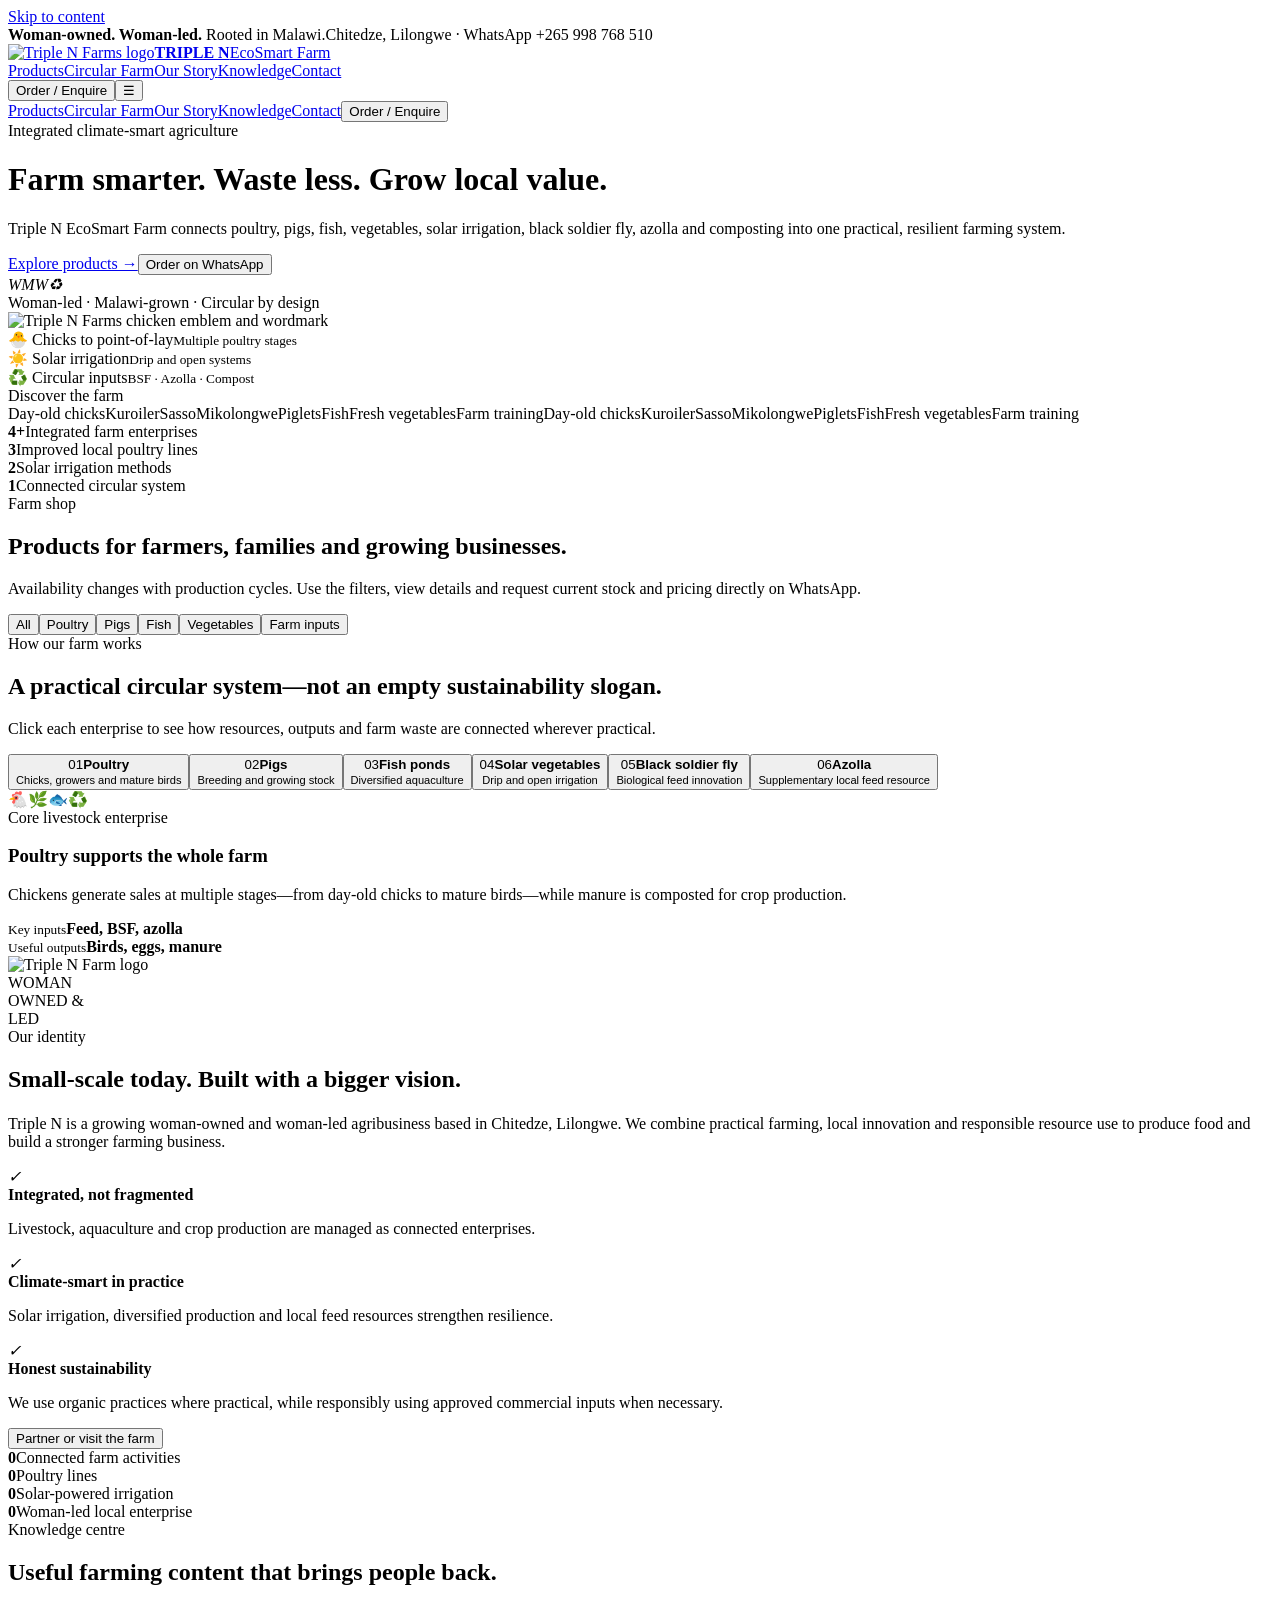
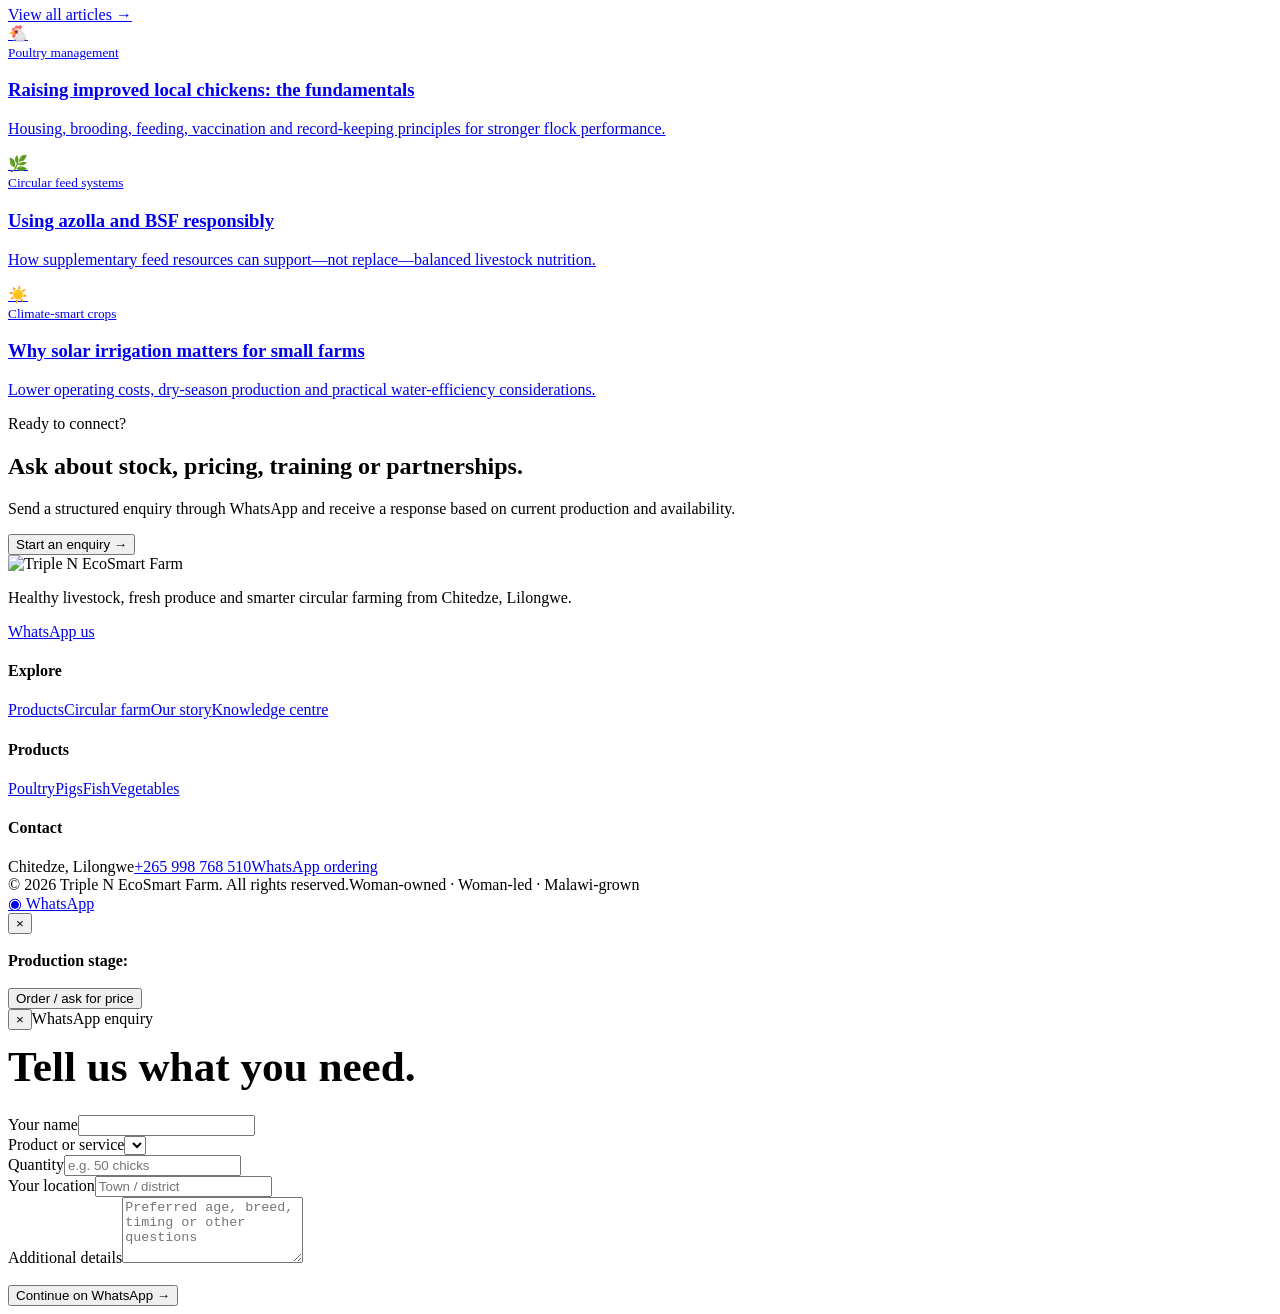
==== commit 97899871: "Add files via upload" ====
--- a/index.html
+++ b/index.html
@@ -1,99 +1,31 @@
-<!doctype html>
-<html lang="en">
-<head>
-<meta charset="utf-8">
-<meta name="viewport" content="width=device-width,initial-scale=1">
-<meta name="theme-color" content="#123b2d">
-<title>Triple N EcoSmart Farm | Poultry, Pigs, Fish & Fresh Produce in Lilongwe</title>
-<link rel="canonical" href="https://www.triplenfarm.com/">
-<meta property="og:url" content="https://www.triplenfarm.com/">
-<meta name="twitter:card" content="summary_large_image">
-<meta name="theme-color" content="#1A241E">
-<link rel="manifest" href="/site.webmanifest">
-<meta name="description" content="Triple N EcoSmart Farm is a women-owned and women-led climate-smart integrated farm in Chitedze, Lilongwe, offering chicks, point-of-lay birds, pigs, fish, vegetables, farm visits and training.">
-<meta name="keywords" content="poultry farm Malawi, chicks Lilongwe, Kuroiler Malawi, Sasso chickens Malawi, Mikolongwe chickens, pigs Lilongwe, fish farming Malawi, vegetables Lilongwe, climate smart agriculture Malawi, women led agribusiness Malawi">
-<meta property="og:title" content="Triple N EcoSmart Farm">
-<meta property="og:description" content="Healthy livestock, fresh produce and smarter circular farming from Chitedze, Lilongwe.">
-<meta property="og:type" content="website">
-<meta property="og:image" content="https://images.unsplash.com/photo-1500937386664-56d1dfef3854?auto=format&fit=crop&w=1400&q=85">
-<link rel="preconnect" href="https://fonts.googleapis.com">
-<link rel="preconnect" href="https://fonts.gstatic.com" crossorigin>
-<link href="https://fonts.googleapis.com/css2?family=DM+Sans:wght@400;500;600;700;800&family=Fraunces:opsz,wght@9..144,600;9..144,700&display=swap" rel="stylesheet">
-<script type="application/ld+json">{"@context":"https://schema.org","@type":"LocalBusiness","name":"Triple N EcoSmart Farm","description":"Women-owned and women-led integrated climate-smart farm in Chitedze, Lilongwe.","address":{"@type":"PostalAddress","addressLocality":"Lilongwe","addressCountry":"MW"},"areaServed":"Malawi","sameAs":[]}</script>
-<style>
-:root{--forest:#123b2d;--forest2:#08271d;--leaf:#2f7d4a;--lime:#d7f04b;--cream:#f7f3e8;--sand:#e9dfca;--terracotta:#c86945;--ink:#17231e;--muted:#65736c;--white:#fff;--shadow:0 24px 70px rgba(12,44,33,.16);--soft:0 12px 35px rgba(12,44,33,.08);--r:28px}
-*{box-sizing:border-box}html{scroll-behavior:smooth}body{margin:0;background:var(--cream);color:var(--ink);font-family:'DM Sans',sans-serif;overflow-x:hidden}body.modal-open{overflow:hidden}a{text-decoration:none;color:inherit}button,input,select,textarea{font:inherit}button{cursor:pointer}.container{width:min(1180px,calc(100% - 38px));margin:auto}.serif{font-family:'Fraunces',serif}.eyebrow{font-size:.76rem;letter-spacing:.18em;text-transform:uppercase;font-weight:900}.section{padding:112px 0}.reveal{opacity:0;transform:translateY(30px);transition:.75s ease}.reveal.show{opacity:1;transform:none}.btn{display:inline-flex;align-items:center;justify-content:center;gap:.7rem;border-radius:999px;padding:15px 23px;font-weight:900;border:1px solid transparent;transition:.24s}.btn:hover{transform:translateY(-2px)}.btn-lime{background:var(--lime);color:var(--forest2);box-shadow:0 13px 30px rgba(215,240,75,.2)}.btn-white{background:#fff;color:var(--forest)}.btn-dark{background:var(--forest);color:#fff}.btn-ghost{border-color:rgba(255,255,255,.38);color:#fff;background:rgba(255,255,255,.06);backdrop-filter:blur(12px)}
-.progress{position:fixed;top:0;left:0;height:3px;background:var(--lime);z-index:100;width:0}.topbar{background:var(--lime);color:var(--forest2);font-size:.8rem;font-weight:900;padding:9px 0;text-align:center}.topbar span{margin:0 12px}.nav{position:absolute;z-index:40;left:0;right:0;top:35px;padding:18px 0;transition:.3s}.nav.sticky{position:fixed;top:0;background:rgba(8,39,29,.94);backdrop-filter:blur(14px);box-shadow:0 10px 35px rgba(0,0,0,.18)}.nav-inner{display:flex;align-items:center;justify-content:space-between}.brand{display:flex;align-items:center;gap:12px;color:#fff}.mark{width:47px;height:47px;border-radius:16px;background:var(--lime);display:grid;place-items:center;color:var(--forest);font-size:1.5rem;transform:rotate(-5deg);box-shadow:0 10px 25px rgba(0,0,0,.12)}.brand b{display:block;font-family:'Fraunces';font-size:1.34rem}.brand small{opacity:.72}.links{display:flex;align-items:center;gap:25px;color:#fff;font-weight:800;font-size:.92rem}.links a{position:relative}.links a:after{content:"";position:absolute;left:0;right:100%;bottom:-7px;height:2px;background:var(--lime);transition:.25s}.links a:hover:after{right:0}.mobile{display:none;background:none;border:0;color:#fff;font-size:1.8rem}
-.hero{min-height:860px;position:relative;color:#fff;display:flex;align-items:center;overflow:hidden;background:var(--forest2)}.hero-slide{position:absolute;inset:0;background-size:cover;background-position:center;opacity:0;transform:scale(1.05);transition:opacity 1.1s ease,transform 7s ease}.hero-slide.active{opacity:1;transform:scale(1)}.hero-overlay{position:absolute;inset:0;background:linear-gradient(100deg,rgba(3,25,18,.94) 0%,rgba(4,29,21,.72) 52%,rgba(4,29,21,.22) 100%)}.hero:after{content:"";position:absolute;inset:auto 0 0;height:150px;background:linear-gradient(transparent,var(--cream))}.hero-content{position:relative;z-index:2;padding-top:112px;display:grid;grid-template-columns:1.15fr .65fr;gap:60px;align-items:center}.hero h1{font-family:'Fraunces';font-size:clamp(4rem,7.8vw,7.2rem);line-height:.9;letter-spacing:-.055em;margin:20px 0 26px;max-width:820px}.hero h1 em{font-style:normal;color:var(--lime)}.hero-copy>p:not(.eyebrow){font-size:1.11rem;line-height:1.75;max-width:650px;color:rgba(255,255,255,.84)}.hero-actions{display:flex;gap:14px;margin-top:33px;flex-wrap:wrap}.proof{display:flex;gap:25px;margin-top:37px;flex-wrap:wrap}.proof span{display:flex;align-items:center;gap:8px;font-size:.89rem;color:rgba(255,255,255,.82)}.proof i{width:25px;height:25px;border-radius:50%;background:rgba(215,240,75,.14);display:grid;place-items:center;color:var(--lime);font-style:normal}.hero-card{background:rgba(255,255,255,.94);color:var(--ink);border-radius:32px;padding:16px;box-shadow:var(--shadow);backdrop-filter:blur(18px);transform:rotate(2deg);animation:float 5s ease-in-out infinite}.hero-card-img{height:305px;border-radius:22px;background:url('https://images.unsplash.com/photo-1548550023-2bdb3c5beed7?auto=format&fit=crop&w=900&q=85') center/cover;position:relative}.live{position:absolute;top:16px;left:16px;background:#fff;border-radius:999px;padding:8px 12px;font-weight:900;font-size:.76rem;box-shadow:0 8px 20px rgba(0,0,0,.12)}.live:before{content:"";display:inline-block;width:8px;height:8px;border-radius:50%;background:#27b35b;margin-right:7px;box-shadow:0 0 0 5px rgba(39,179,91,.15)}.hero-card-body{padding:20px 10px 10px}.hero-card-body h3{font-family:'Fraunces';font-size:1.68rem;margin:0 0 6px}.hero-card-body p{color:var(--muted);margin:0 0 17px}.mini-grid{display:grid;grid-template-columns:1fr 1fr;gap:10px}.mini-grid button{border:0;border-radius:16px;padding:14px;text-align:left;background:#eef2ea;font-weight:900;transition:.2s}.mini-grid button:hover{background:var(--lime);transform:translateY(-2px)}.hero-dots{display:flex;gap:8px;margin-top:22px}.hero-dot{width:36px;height:5px;border:0;border-radius:99px;background:rgba(255,255,255,.3);padding:0}.hero-dot.active{background:var(--lime)}@keyframes float{50%{transform:rotate(0deg) translateY(-12px)}}
-.marquee{position:relative;z-index:5;background:var(--forest);color:#fff;overflow:hidden;transform:rotate(-1deg);margin-top:-39px}.marquee-track{display:flex;width:max-content;animation:marquee 24s linear infinite;padding:18px 0}.marquee span{font-family:'Fraunces';font-size:1.32rem;margin:0 29px}.marquee b{color:var(--lime)}@keyframes marquee{to{transform:translateX(-50%)}}
-.intro{display:grid;grid-template-columns:.7fr 1.3fr;gap:78px;align-items:start}.intro h2,.section-head h2{font-family:'Fraunces';font-size:clamp(2.8rem,5vw,5rem);line-height:1;letter-spacing:-.04em;margin:12px 0}.intro p{font-size:1.08rem;line-height:1.82;color:var(--muted)}.numbers{display:grid;grid-template-columns:repeat(3,1fr);gap:14px;margin-top:32px}.number{background:#fff;border-radius:22px;padding:22px;box-shadow:var(--soft)}.number b{font-family:'Fraunces';font-size:2.2rem;color:var(--leaf)}.number span{display:block;color:var(--muted);font-size:.86rem;margin-top:5px}
-.products-section{background:#fff;border-radius:50px 50px 0 0}.section-head{display:flex;justify-content:space-between;gap:40px;align-items:end;margin-bottom:40px}.section-head p{max-width:500px;color:var(--muted);line-height:1.7}.filters{display:flex;gap:10px;flex-wrap:wrap;margin-bottom:28px}.filter{border:1px solid #dfe6df;background:#fff;border-radius:999px;padding:10px 17px;font-weight:900}.filter.active,.filter:hover{background:var(--forest);color:#fff}.product-grid{display:grid;grid-template-columns:repeat(12,1fr);gap:20px}.product{position:relative;min-height:390px;border-radius:28px;overflow:hidden;color:#fff;grid-column:span 4;isolation:isolate;transition:.35s}.product.wide{grid-column:span 8}.product:hover{transform:translateY(-8px);box-shadow:var(--shadow)}.product:before{content:"";position:absolute;inset:0;background:linear-gradient(180deg,transparent 20%,rgba(4,25,18,.92));z-index:-1}.product img{position:absolute;inset:0;width:100%;height:100%;object-fit:cover;z-index:-2;transition:.65s}.product:hover img{transform:scale(1.07)}.product-content{position:absolute;left:25px;right:25px;bottom:23px}.tag{display:inline-block;background:var(--lime);color:var(--forest2);padding:7px 11px;border-radius:999px;font-size:.7rem;font-weight:900;text-transform:uppercase;letter-spacing:.08em}.product h3{font-family:'Fraunces';font-size:1.92rem;margin:13px 0 6px}.product p{margin:0 0 14px;color:rgba(255,255,255,.8)}.product-actions{display:flex;gap:8px;flex-wrap:wrap}.product button{border:0;background:#fff;color:var(--forest);border-radius:999px;padding:10px 14px;font-weight:900}.product button.secondary{background:rgba(255,255,255,.15);color:#fff;border:1px solid rgba(255,255,255,.35)}.hide{display:none}
-.system{background:var(--forest2);color:#fff;position:relative;overflow:hidden}.system:before{content:"";position:absolute;width:600px;height:600px;border:1px solid rgba(255,255,255,.08);border-radius:50%;right:-150px;top:-250px;box-shadow:0 0 0 80px rgba(255,255,255,.02),0 0 0 160px rgba(255,255,255,.02)}.system-grid{display:grid;grid-template-columns:.88fr 1.12fr;gap:65px;align-items:center}.system h2{font-family:'Fraunces';font-size:clamp(3rem,5vw,5rem);line-height:1;margin:16px 0 22px}.system p{line-height:1.8;color:rgba(255,255,255,.72)}.honesty{border-left:3px solid var(--lime);padding-left:18px}.system-tabs{display:grid;grid-template-columns:repeat(2,1fr);gap:10px;margin-top:28px}.system-tab{padding:14px;border-radius:16px;border:1px solid rgba(255,255,255,.13);background:rgba(255,255,255,.06);color:#fff;font-weight:900;text-align:left}.system-tab.active{background:var(--lime);color:var(--forest2)}.system-panel{background:rgba(255,255,255,.08);border:1px solid rgba(255,255,255,.12);border-radius:30px;padding:34px;backdrop-filter:blur(12px);min-height:450px}.system-visual{height:230px;border-radius:22px;background-size:cover;background-position:center;margin-bottom:25px;position:relative;overflow:hidden}.system-visual:after{content:"";position:absolute;inset:0;background:linear-gradient(180deg,transparent,rgba(0,0,0,.55))}.system-panel h3{font-family:'Fraunces';font-size:2.15rem;margin:0 0 12px}.flow{display:grid;grid-template-columns:1fr auto 1fr;gap:13px;align-items:center;margin-top:23px}.flow div{background:rgba(255,255,255,.08);border-radius:18px;padding:15px;font-size:.88rem}.flow b{display:block;color:var(--lime);margin-bottom:6px}.flow-arrow{font-size:1.5rem;color:var(--lime)}
-.gallery{background:#efe8da}.gallery-grid{display:grid;grid-template-columns:repeat(12,1fr);gap:16px}.gallery-item{border:0;padding:0;overflow:hidden;border-radius:25px;min-height:245px;grid-column:span 4;position:relative}.gallery-item.wide{grid-column:span 8}.gallery-item.tall{min-height:510px}.gallery-item img{width:100%;height:100%;object-fit:cover;position:absolute;inset:0;transition:.5s}.gallery-item:hover img{transform:scale(1.06)}.gallery-item span{position:absolute;left:18px;bottom:18px;background:rgba(255,255,255,.92);padding:9px 12px;border-radius:999px;font-weight:900;font-size:.78rem}
-.story-grid{display:grid;grid-template-columns:1fr 1fr;gap:26px}.story-image{min-height:600px;border-radius:34px;background:url('https://images.unsplash.com/photo-1594771804886-a933bb2d609b?auto=format&fit=crop&w=1200&q=85') center/cover;position:relative}.story-image:after{content:"Women-owned • Women-led";position:absolute;left:24px;bottom:24px;background:var(--lime);padding:14px 18px;border-radius:999px;font-weight:900}.story-copy{background:#eadfc9;border-radius:34px;padding:58px;display:flex;flex-direction:column;justify-content:center}.story-copy h2{font-family:'Fraunces';font-size:clamp(2.7rem,4.6vw,4.7rem);line-height:1;margin:14px 0 22px}.story-copy p{line-height:1.8;color:#5f665f}.chips{display:flex;flex-wrap:wrap;gap:9px;margin-top:20px}.chips span{background:#fff;padding:9px 12px;border-radius:999px;font-weight:900;font-size:.77rem}
-.testimonials{background:#fff}.testimonial-wrap{display:grid;grid-template-columns:.65fr 1.35fr;gap:50px;align-items:center}.testimonial-card{background:var(--forest);color:#fff;border-radius:32px;padding:48px;min-height:360px;box-shadow:var(--shadow);position:relative}.quote{font-family:'Fraunces';font-size:2.1rem;line-height:1.35}.quote-mark{font-family:'Fraunces';font-size:6rem;color:var(--lime);line-height:.5}.testimonial-meta{margin-top:28px;color:rgba(255,255,255,.72)}.testimonial-controls{display:flex;gap:9px;margin-top:26px}.testimonial-controls button{width:45px;height:45px;border-radius:50%;border:1px solid rgba(255,255,255,.25);background:transparent;color:#fff;font-size:1.2rem}.benefit-list{display:grid;gap:14px}.benefit{display:flex;gap:15px;background:var(--cream);padding:19px;border-radius:20px}.benefit i{width:42px;height:42px;border-radius:14px;background:var(--lime);display:grid;place-items:center;font-style:normal}.benefit b{display:block;margin-bottom:4px}.benefit span{color:var(--muted);font-size:.9rem}
-.visit-grid{display:grid;grid-template-columns:repeat(3,1fr);gap:18px}.visit-card{background:#fff;padding:34px;border-radius:28px;box-shadow:var(--soft);transition:.3s}.visit-card:hover{transform:translateY(-7px);box-shadow:var(--shadow)}.visit-card .icon{font-size:2rem}.visit-card h3{font-family:'Fraunces';font-size:1.65rem;margin:18px 0 10px}.visit-card p{color:var(--muted);line-height:1.7}.link-btn{border:0;background:none;padding:0;color:var(--leaf);font-weight:900}
-.faq{background:#fff}.faq-grid{display:grid;grid-template-columns:.7fr 1.3fr;gap:70px}.faq h2{font-family:'Fraunces';font-size:3.5rem;line-height:1}.faq-item{border-bottom:1px solid #dfe5df}.faq-q{width:100%;border:0;background:none;text-align:left;padding:22px 0;font-weight:900;display:flex;justify-content:space-between;gap:18px}.faq-a{max-height:0;overflow:hidden;color:var(--muted);line-height:1.7;transition:.35s}.faq-item.open .faq-a{max-height:180px;padding-bottom:22px}.faq-item.open .plus{transform:rotate(45deg)}.plus{transition:.25s}
-.cta{background:var(--forest);color:#fff;padding:100px 0}.cta-grid{display:grid;grid-template-columns:.8fr 1.2fr;gap:70px;align-items:start}.cta h2{font-family:'Fraunces';font-size:clamp(3rem,5vw,5rem);line-height:1;margin:14px 0 20px}.form{background:#fff;color:var(--ink);border-radius:30px;padding:30px;box-shadow:var(--shadow)}.row{display:grid;grid-template-columns:1fr 1fr;gap:14px}.form label{font-size:.82rem;font-weight:900;display:block;margin-bottom:14px}.form input,.form select,.form textarea{width:100%;margin-top:7px;border:1px solid #dfe5df;border-radius:15px;padding:13px;background:#fbfcfa}.form input:focus,.form select:focus,.form textarea:focus{outline:3px solid rgba(215,240,75,.45);border-color:var(--leaf)}
-footer{background:var(--forest2);color:#fff;padding:70px 0 25px}.footer-grid{display:grid;grid-template-columns:1.4fr repeat(3,1fr);gap:45px}.footer-grid p,.footer-grid a{color:rgba(255,255,255,.68);display:block;margin:10px 0}.footer-grid h4{margin:0 0 15px}.bottom{display:flex;justify-content:space-between;border-top:1px solid rgba(255,255,255,.1);padding-top:22px;margin-top:45px;color:rgba(255,255,255,.55);font-size:.85rem}.whatsapp{position:fixed;right:22px;bottom:22px;z-index:60;background:#25d366;color:#fff;border-radius:999px;padding:14px 18px;font-weight:900;box-shadow:0 15px 35px rgba(0,0,0,.2);display:flex;align-items:center;gap:8px}.whatsapp:hover{transform:translateY(-3px)}
-.modal,.lightbox{position:fixed;inset:0;background:rgba(3,24,17,.82);z-index:90;display:none;align-items:center;justify-content:center;padding:20px;backdrop-filter:blur(8px)}.modal.open,.lightbox.open{display:flex}.modal-card{background:#fff;border-radius:30px;max-width:720px;width:100%;overflow:hidden;display:grid;grid-template-columns:1fr 1fr;box-shadow:var(--shadow);position:relative}.modal-card img{width:100%;height:100%;object-fit:cover;min-height:430px}.modal-copy{padding:35px}.modal-copy h3{font-family:'Fraunces';font-size:2.25rem;margin:12px 0}.modal-copy p{color:var(--muted);line-height:1.7}.close{position:absolute;right:15px;top:15px;width:40px;height:40px;border-radius:50%;border:0;background:#fff;z-index:2;font-size:1.3rem;box-shadow:var(--soft)}.lightbox img{max-width:min(1000px,92vw);max-height:86vh;border-radius:24px;box-shadow:var(--shadow)}
-@media(max-width:900px){.links{position:fixed;inset:76px 18px auto;background:var(--forest2);border:1px solid rgba(255,255,255,.1);border-radius:22px;padding:20px;display:none;flex-direction:column;align-items:flex-start}.links.open{display:flex}.mobile{display:block}.nav .btn{display:none}.hero{min-height:940px}.hero-content,.intro,.system-grid,.story-grid,.testimonial-wrap,.faq-grid,.cta-grid{grid-template-columns:1fr}.hero-content{padding-top:145px}.hero-card{max-width:520px}.product{grid-column:span 6}.product.wide{grid-column:span 12}.gallery-item,.gallery-item.wide{grid-column:span 6}.story-image{min-height:470px}.visit-grid{grid-template-columns:1fr}.footer-grid{grid-template-columns:1fr 1fr}.section-head{align-items:start;flex-direction:column}.faq-grid{gap:25px}}
-@media(max-width:620px){.topbar span:nth-child(n+2){display:none}.section{padding:82px 0}.hero{min-height:980px}.hero h1{font-size:3.75rem}.hero-card-img{height:235px}.proof{gap:13px}.numbers,.row,.system-tabs{grid-template-columns:1fr}.product,.product.wide{grid-column:span 12}.gallery-item,.gallery-item.wide{grid-column:span 12;min-height:300px}.gallery-item.tall{min-height:380px}.story-copy,.testimonial-card,.form{padding:28px}.footer-grid{grid-template-columns:1fr}.bottom{flex-direction:column;gap:8px}.modal-card{grid-template-columns:1fr;max-height:90vh;overflow:auto}.modal-card img{min-height:250px;height:250px}.whatsapp span{display:none}.whatsapp{width:54px;height:54px;padding:0;justify-content:center}}
-@media(prefers-reduced-motion:reduce){*{scroll-behavior:auto!important;animation:none!important;transition:none!important}.reveal{opacity:1;transform:none}}
-</style>
-</head>
-<body>
-<div class="progress" id="progress"></div>
-<div class="topbar"><span>Women-owned & women-led</span><span>•</span><span>Chitedze, Lilongwe</span><span>•</span><span>Orders subject to availability</span></div>
-<nav class="nav" id="nav"><div class="container nav-inner"><a class="brand" href="#top"><span class="mark">🌱</span><span><b>Triple N</b><small>EcoSmart Farm</small></span></a><button class="mobile" id="menu" aria-label="Open menu">☰</button><div class="links" id="links"><a href="#products">Products</a><a href="#system">Circular farm</a><a href="#gallery">Gallery</a><a href="#story">Our story</a><a href="#visit">Visit & training</a></div><a class="btn btn-lime" href="#order">Enquire now</a></div></nav>
-<header class="hero" id="top">
-<div class="hero-slide active" style="background-image:url('https://images.unsplash.com/photo-1500937386664-56d1dfef3854?auto=format&fit=crop&w=2000&q=88')"></div>
-<div class="hero-slide" style="background-image:url('https://images.unsplash.com/photo-1548550023-2bdb3c5beed7?auto=format&fit=crop&w=2000&q=88')"></div>
-<div class="hero-slide" style="background-image:url('https://images.unsplash.com/photo-1524704654690-b56c05c78a00?auto=format&fit=crop&w=2000&q=88')"></div>
-<div class="hero-overlay"></div>
-<div class="container hero-content"><div class="hero-copy reveal"><div class="eyebrow">Integrated climate-smart agriculture</div><h1>Good food.<br><em>Smarter cycles.</em><br>Stronger farms.</h1><p>Triple N EcoSmart Farm combines poultry, pig production, fish farming, solar-irrigated horticulture, azolla, black soldier fly production and on-farm feed formulation in one practical, interconnected enterprise.</p><div class="hero-actions"><a href="#products" class="btn btn-lime">Shop farm products →</a><a href="#system" class="btn btn-ghost">See how the farm connects</a></div><div class="proof"><span><i>✓</i> Women-led enterprise</span><span><i>✓</i> Solar irrigation</span><span><i>✓</i> Farm visits by appointment</span></div><div class="hero-dots" aria-label="Hero slides"><button class="hero-dot active" aria-label="Slide 1"></button><button class="hero-dot" aria-label="Slide 2"></button><button class="hero-dot" aria-label="Slide 3"></button></div></div><aside class="hero-card reveal"><div class="hero-card-img"><span class="live">Current enquiries open</span></div><div class="hero-card-body"><h3>What are you looking for?</h3><p>Choose a category and send a quick enquiry.</p><div class="mini-grid"><button data-order="Chicks and growers">🐥 Chicks</button><button data-order="Point-of-lay birds">🐔 Point of lay</button><button data-order="Pigs and piglets">🐖 Pigs</button><button data-order="Fresh vegetables">🥬 Vegetables</button></div></div></aside></div>
-</header>
-<div class="marquee"><div class="marquee-track"><span><b>POULTRY</b> • Kuroiler • Sasso • Mikolongwe • Local chickens •</span><span><b>LIVESTOCK</b> • Pigs • Fish •</span><span><b>HORTICULTURE</b> • Tomatoes • Onions • Carrots • Leafy vegetables •</span><span><b>CIRCULAR INPUTS</b> • Azolla • BSF • Compost •</span><span><b>POULTRY</b> • Kuroiler • Sasso • Mikolongwe • Local chickens •</span><span><b>LIVESTOCK</b> • Pigs • Fish •</span><span><b>HORTICULTURE</b> • Tomatoes • Onions • Carrots • Leafy vegetables •</span><span><b>CIRCULAR INPUTS</b> • Azolla • BSF • Compost •</span></div></div>
-<main>
-<section class="section"><div class="container intro"><div class="reveal"><div class="eyebrow">A farm built to connect</div><h2>More than separate enterprises.</h2></div><div class="reveal"><p>Triple N is best described as a <strong>women-owned and women-led integrated climate-smart farm using circular agriculture principles.</strong> We reuse farm resources where practical, reduce avoidable waste, improve water efficiency and diversify production—without making misleading claims that the farm is fully organic or completely waste-free.</p><div class="numbers"><div class="number"><b class="counter" data-target="7">0</b><span>connected farm enterprises</span></div><div class="number"><b class="counter" data-target="4">0</b><span>main customer product categories</span></div><div class="number"><b class="counter" data-target="1">0</b><span>integrated farm ecosystem</span></div></div></div></div></section>
-<section class="section products-section" id="products"><div class="container"><div class="section-head"><div><div class="eyebrow">Order from the farm</div><h2>Products for homes, farmers and businesses.</h2></div><p>Availability changes by breed, age, season and production cycle. Enquire before travelling or making payment.</p></div><div class="filters"><button class="filter active" data-filter="all">All products</button><button class="filter" data-filter="poultry">Poultry</button><button class="filter" data-filter="livestock">Pigs & fish</button><button class="filter" data-filter="produce">Fresh produce</button><button class="filter" data-filter="inputs">Farm inputs</button></div><div class="product-grid">
-<article class="product wide reveal" data-cat="poultry" data-title="Chicks, growers and mature birds" data-desc="Local and improved local breeds including Kuroiler, Sasso and Mikolongwe, available from day-old chicks through growers, point-of-lay birds and mature chickens, depending on the production cycle." data-img="https://images.unsplash.com/photo-1548550023-2bdb3c5beed7?auto=format&fit=crop&w=1400&q=85"><img src="https://images.unsplash.com/photo-1548550023-2bdb3c5beed7?auto=format&fit=crop&w=1400&q=85" alt="Improved local chickens"><div class="product-content"><span class="tag">Most requested</span><h3>Chicks to point-of-lay birds</h3><p>Kuroiler, Sasso, Mikolongwe and selected local chickens.</p><div class="product-actions"><button data-order="Chicks and growers">Enquire →</button><button class="secondary quick-view">Quick view</button></div></div></article>
-<article class="product reveal" data-cat="poultry" data-title="Mature chickens and breeding stock" data-desc="Healthy mature birds and selected breeding stock may be available for household production, flock improvement and commercial rearing." data-img="https://images.unsplash.com/photo-1563281577-a7be47e20db9?auto=format&fit=crop&w=900&q=85"><img src="https://images.unsplash.com/photo-1563281577-a7be47e20db9?auto=format&fit=crop&w=900&q=85" alt="Mature chicken"><div class="product-content"><span class="tag">Poultry</span><h3>Mature chickens</h3><p>Birds for rearing, laying, breeding or household use.</p><div class="product-actions"><button data-order="Mature chickens">Enquire →</button><button class="secondary quick-view">Quick view</button></div></div></article>
-<article class="product reveal" data-cat="livestock" data-title="Pigs and piglets" data-desc="Healthy pigs and piglets offered according to age, growth stage and the farm breeding cycle. Buyers should confirm current availability, quantity and collection arrangements." data-img="https://images.unsplash.com/photo-1516467508483-a7212febe31a?auto=format&fit=crop&w=900&q=85"><img src="https://images.unsplash.com/photo-1516467508483-a7212febe31a?auto=format&fit=crop&w=900&q=85" alt="Pigs"><div class="product-content"><span class="tag">Livestock</span><h3>Pigs & piglets</h3><p>Healthy animals offered according to the production cycle.</p><div class="product-actions"><button data-order="Pigs and piglets">Enquire →</button><button class="secondary quick-view">Quick view</button></div></div></article>
-<article class="product reveal" data-cat="livestock" data-title="Pond-raised fish" data-desc="Farmed fish are available around planned harvest periods. Contact the farm to ask about harvest timing, size, quantity and collection." data-img="https://images.unsplash.com/photo-1524704654690-b56c05c78a00?auto=format&fit=crop&w=900&q=85"><img src="https://images.unsplash.com/photo-1524704654690-b56c05c78a00?auto=format&fit=crop&w=900&q=85" alt="Fish pond"><div class="product-content"><span class="tag">Aquaculture</span><h3>Farmed fish</h3><p>Pond-raised fish available around planned harvest dates.</p><div class="product-actions"><button data-order="Farmed fish">Ask about harvest →</button><button class="secondary quick-view">Quick view</button></div></div></article>
-<article class="product wide reveal" data-cat="produce" data-title="Fresh seasonal vegetables" data-desc="Solar-irrigated tomatoes, onions, carrots, leafy vegetables and other seasonal crops. Availability depends on planting and harvest schedules." data-img="https://images.unsplash.com/photo-1592924357228-91a4daadcfea?auto=format&fit=crop&w=1400&q=85"><img src="https://images.unsplash.com/photo-1592924357228-91a4daadcfea?auto=format&fit=crop&w=1400&q=85" alt="Fresh vegetables"><div class="product-content"><span class="tag">Solar irrigated</span><h3>Fresh seasonal produce</h3><p>Tomatoes, onions, carrots, leafy vegetables and other crops.</p><div class="product-actions"><button data-order="Fresh vegetables">See what is in season →</button><button class="secondary quick-view">Quick view</button></div></div></article>
-<article class="product reveal" data-cat="inputs" data-title="Azolla, black soldier fly and compost" data-desc="On-farm biological feed and soil-improvement options under development and production. Availability and suitability depend on the intended use and current farm capacity." data-img="https://images.unsplash.com/photo-1589923188900-85dae523342b?auto=format&fit=crop&w=900&q=85"><img src="https://images.unsplash.com/photo-1589923188900-85dae523342b?auto=format&fit=crop&w=900&q=85" alt="Compost and farm inputs"><div class="product-content"><span class="tag">Circular inputs</span><h3>Azolla, BSF & compost</h3><p>Biological feed and nutrient solutions developed on the farm.</p><div class="product-actions"><button data-order="Azolla, black soldier fly or compost">Make an enquiry →</button><button class="secondary quick-view">Quick view</button></div></div></article>
-</div></div></section>
-<section class="section system" id="system"><div class="container system-grid"><div class="reveal"><div class="eyebrow">Interactive farm system</div><h2>See how the enterprises support one another.</h2><p>The farm is not presented as a perfect closed loop. Instead, it uses practical circular principles: reusing residues where safe, producing some feed inputs on-farm, composting manure, and using solar energy to support irrigation.</p><p class="honesty"><strong>Transparent sustainability:</strong> Triple N is not currently a fully organic farm. Approved commercial inputs may be used responsibly when needed.</p><div class="system-tabs"><button class="system-tab active" data-node="poultry">🐔 Poultry</button><button class="system-tab" data-node="feed">🐛 Azolla & BSF</button><button class="system-tab" data-node="crops">☀️ Solar crops</button><button class="system-tab" data-node="fish">🐟 Fish ponds</button><button class="system-tab" data-node="pigs">🐖 Pigs</button><button class="system-tab" data-node="compost">♻️ Compost</button></div></div><div class="system-panel reveal" id="systemPanel"></div></div></section>
-<section class="section gallery" id="gallery"><div class="container"><div class="section-head"><div><div class="eyebrow">Farm life</div><h2>See the system in motion.</h2></div><p>These are demonstration images and should be replaced with authentic Triple N photography before the main public launch.</p></div><div class="gallery-grid"><button class="gallery-item wide tall reveal"><img src="https://images.unsplash.com/photo-1500937386664-56d1dfef3854?auto=format&fit=crop&w=1400&q=85" alt="Cultivated farm fields"><span>Solar-irrigated crops</span></button><button class="gallery-item reveal"><img src="https://images.unsplash.com/photo-1548550023-2bdb3c5beed7?auto=format&fit=crop&w=900&q=85" alt="Poultry"><span>Poultry production</span></button><button class="gallery-item reveal"><img src="https://images.unsplash.com/photo-1516467508483-a7212febe31a?auto=format&fit=crop&w=900&q=85" alt="Pig farming"><span>Pig production</span></button><button class="gallery-item reveal"><img src="https://images.unsplash.com/photo-1524704654690-b56c05c78a00?auto=format&fit=crop&w=900&q=85" alt="Fish pond"><span>Fish ponds</span></button><button class="gallery-item wide reveal"><img src="https://images.unsplash.com/photo-1592924357228-91a4daadcfea?auto=format&fit=crop&w=1400&q=85" alt="Fresh tomatoes"><span>Fresh vegetables</span></button></div></div></section>
-<section class="section" id="story"><div class="container story-grid"><div class="story-image reveal"></div><div class="story-copy reveal"><div class="eyebrow">Women growing enterprise</div><h2>A practical farm with a bigger ambition.</h2><p>Triple N is building a commercially viable farm that also demonstrates how small and growing agricultural enterprises can diversify, use renewable energy and make more productive use of farm resources.</p><p>The farm is rooted in food production and customer service, while creating space for farmer learning, youth engagement, women’s enterprise and climate-smart innovation.</p><div class="chips"><span>Women-led</span><span>Locally rooted</span><span>Commercially focused</span><span>Climate-conscious</span><span>Learning farm</span></div></div></div></section>
-<section class="section testimonials"><div class="container testimonial-wrap"><div class="reveal"><div class="eyebrow">Why customers and partners engage</div><h2 class="serif" style="font-size:3.7rem;line-height:1;margin:12px 0 25px">A farm designed for trust, learning and practical value.</h2><div class="benefit-list"><div class="benefit"><i>✓</i><div><b>Clear product pathways</b><span>Customers can quickly identify what is available and enquire.</span></div></div><div class="benefit"><i>✓</i><div><b>Honest sustainability</b><span>No misleading fully organic or zero-waste claims.</span></div></div><div class="benefit"><i>✓</i><div><b>Multiple ways to engage</b><span>Buy, visit, learn, collaborate or invest.</span></div></div></div></div><div class="testimonial-card reveal"><div class="quote-mark">“</div><div class="quote" id="quoteText"></div><div class="testimonial-meta" id="quoteMeta"></div><div class="testimonial-controls"><button id="prevQuote" aria-label="Previous testimonial">←</button><button id="nextQuote" aria-label="Next testimonial">→</button></div></div></div></section>
-<section class="section" id="visit"><div class="container"><div class="section-head"><div><div class="eyebrow">Come closer</div><h2>Buy. Visit. Learn. Partner.</h2></div><p>We welcome serious enquiries from customers, farmers, schools, NGOs, businesses, development partners and impact investors.</p></div><div class="visit-grid"><article class="visit-card reveal"><div class="icon">🛒</div><h3>Buy farm products</h3><p>Order chicks, birds, pigs, fish or fresh produce according to available stock.</p><button class="link-btn" data-order="Product order">Start an order →</button></article><article class="visit-card reveal"><div class="icon">👢</div><h3>Book a farm visit</h3><p>See the integrated system and discuss practical lessons from a growing farm.</p><button class="link-btn" data-order="Farm visit">Arrange a visit →</button></article><article class="visit-card reveal"><div class="icon">🤝</div><h3>Train or partner</h3><p>Explore demonstrations, farmer learning, women’s enterprise and climate-smart partnerships.</p><button class="link-btn" data-order="Training or partnership">Start a conversation →</button></article></div></div></section>
-<section class="section faq"><div class="container faq-grid"><div><div class="eyebrow">Questions</div><h2>Good to know before ordering.</h2></div><div><div class="faq-item"><button class="faq-q">Do you always have chicks and point-of-lay birds available?<span class="plus">+</span></button><div class="faq-a">Availability changes by breed, age and production cycle. Contact the farm before travelling or making payment.</div></div><div class="faq-item"><button class="faq-q">Is Triple N an organic farm?<span class="plus">+</span></button><div class="faq-a">Not fully. We use manure, compost, biological feed options and resource-efficient practices, while approved commercial inputs may be used when necessary.</div></div><div class="faq-item"><button class="faq-q">Can groups visit the farm for learning?<span class="plus">+</span></button><div class="faq-a">Yes, visits and demonstrations can be arranged in advance depending on the group size, purpose and farm schedule.</div></div><div class="faq-item"><button class="faq-q">Do you deliver outside Lilongwe?<span class="plus">+</span></button><div class="faq-a">Delivery depends on the product, quantity, destination and transport arrangements. Include your location in the enquiry.</div></div></div></div></section>
-<section class="cta" id="order"><div class="container cta-grid"><div><div class="eyebrow">Ready to enquire?</div><h2>Tell us what you need.</h2><p style="color:rgba(255,255,255,.72);line-height:1.8">Include the product, quantity, location and preferred date. The farm can then confirm availability, price and collection or delivery arrangements.</p></div><form class="form" id="form"><div class="row"><label>Your name<input required name="name" placeholder="Full name"></label><label>Phone / WhatsApp<input required name="phone" placeholder="+265 ..."></label></div><label>Interest<select id="interest"><option>General enquiry</option><option>Chicks and growers</option><option>Point-of-lay birds</option><option>Mature chickens</option><option>Pigs and piglets</option><option>Farmed fish</option><option>Fresh vegetables</option><option>Azolla, black soldier fly or compost</option><option>Farm visit</option><option>Training or partnership</option></select></label><label>Message<textarea rows="4" id="message" placeholder="Example: I need 50 Kuroiler chicks in Lilongwe next month."></textarea></label><button class="btn btn-lime" type="submit">Prepare WhatsApp message →</button><p id="formNote" style="font-size:.8rem;color:var(--muted);margin-bottom:0">The official farm WhatsApp number must be inserted in the website settings before public launch.</p></form></div></section>
+<!doctype html><html lang="en"><head>
+<meta charset="utf-8"><meta name="viewport" content="width=device-width,initial-scale=1"><meta name="theme-color" content="#1f1715">
+<title>Triple N EcoSmart Farm | Poultry, Pigs, Fish & Climate-Smart Farming in Malawi</title>
+<meta name="description" content="Triple N EcoSmart Farm is a woman-owned and woman-led integrated climate-smart farm in Chitedze, Lilongwe, producing poultry, pigs, fish and solar-irrigated vegetables through circular farming practices.">
+<link rel="canonical" href="https://triplenfarm.com/"><link rel="manifest" href="/site.webmanifest"><link rel="icon" href="/assets/icon-192.png">
+<meta property="og:type" content="website"><meta property="og:site_name" content="Triple N EcoSmart Farm"><meta property="og:title" content="Triple N EcoSmart Farm — Smart Farming. Local Value."><meta property="og:description" content="A woman-led integrated climate-smart farm in Chitedze, Lilongwe, connecting poultry, pigs, fish, solar irrigation, BSF, azolla and composting."><meta property="og:url" content="https://triplenfarm.com/"><meta property="og:image" content="https://triplenfarm.com/assets/logo.webp">
+<meta name="twitter:card" content="summary_large_image"><meta name="twitter:title" content="Triple N EcoSmart Farm"><meta name="twitter:description" content="Healthy livestock, fresh produce and smarter circular farming from Chitedze, Lilongwe.">
+<link rel="preconnect" href="https://fonts.googleapis.com"><link rel="preconnect" href="https://fonts.gstatic.com" crossorigin><link href="https://fonts.googleapis.com/css2?family=Inter:wght@400;500;600;700;800;900&display=swap" rel="stylesheet"><link rel="stylesheet" href="/assets/styles.css">
+<script type="application/ld+json">{"@context":"https://schema.org","@type":"LocalBusiness","name":"Triple N EcoSmart Farm","url":"https://triplenfarm.com","logo":"https://triplenfarm.com/assets/logo.webp","image":"https://triplenfarm.com/assets/logo.webp","description":"Woman-owned and woman-led integrated climate-smart farm producing poultry, pigs, fish and vegetables in Chitedze, Lilongwe.","telephone":"+265998768510","address":{"@type":"PostalAddress","addressLocality":"Chitedze","addressRegion":"Lilongwe","addressCountry":"MW"},"sameAs":[],"areaServed":"Malawi","hasOfferCatalog":{"@type":"OfferCatalog","name":"Farm products","itemListElement":[{"@type":"OfferCatalog","name":"Poultry"},{"@type":"OfferCatalog","name":"Pigs"},{"@type":"OfferCatalog","name":"Fish"},{"@type":"OfferCatalog","name":"Vegetables"}]}}</script>
+<!-- Analytics placeholders: add GA4, Cloudflare Web Analytics and Microsoft Clarity IDs here after account setup. -->
+</head><body>
+<a class="skip" href="#main">Skip to content</a>
+<div class="topbar"><div class="container"><span><strong>Woman-owned. Woman-led.</strong> Rooted in Malawi.</span><span>Chitedze, Lilongwe · WhatsApp +265 998 768 510</span></div></div>
+<nav class="nav"><div class="container nav-inner"><a class="brand" href="/"><img src="/assets/logo.webp" alt="Triple N Farms logo"><span class="brand-copy"><strong>TRIPLE N</strong><span>EcoSmart Farm</span></span></a><div class="nav-links"><a href="#products">Products</a><a href="#system">Circular Farm</a><a href="#story">Our Story</a><a href="#knowledge">Knowledge</a><a href="#contact">Contact</a></div><div class="nav-actions"><button class="btn btn-primary btn-sm" data-open-order>Order / Enquire</button><button class="icon-btn menu-btn" id="menuBtn" aria-label="Open menu">☰</button></div></div><div class="mobile-menu" id="mobileMenu"><a href="#products">Products</a><a href="#system">Circular Farm</a><a href="#story">Our Story</a><a href="#knowledge">Knowledge</a><a href="#contact">Contact</a><button class="btn btn-primary" data-open-order>Order / Enquire</button></div></nav>
+<main id="main">
+<header class="hero"><div class="container hero-grid"><div class="hero-copy reveal"><span class="eyebrow">Integrated climate-smart agriculture</span><h1>Farm smarter. <span>Waste less.</span> Grow local value.</h1><p class="lead">Triple N EcoSmart Farm connects poultry, pigs, fish, vegetables, solar irrigation, black soldier fly, azolla and composting into one practical, resilient farming system.</p><div class="hero-actions"><a href="#products" class="btn btn-primary">Explore products →</a><button class="btn btn-outline" data-open-order>Order on WhatsApp</button></div><div class="hero-trust"><div class="trust-dots"><i>W</i><i>MW</i><i>♻</i></div><span>Woman-led · Malawi-grown · Circular by design</span></div></div><div class="hero-stage reveal"><div class="orbit o1"></div><div class="orbit o2"></div><div class="hero-logo-card"><img src="/assets/logo.webp" alt="Triple N Farms chicken emblem and wordmark"></div><div class="float-card f1">🐣 Chicks to point-of-lay<small>Multiple poultry stages</small></div><div class="float-card f2">☀️ Solar irrigation<small>Drip and open systems</small></div><div class="float-card f3">♻️ Circular inputs<small>BSF · Azolla · Compost</small></div></div></div><div class="hero-scroll">Discover the farm</div></header>
+<div class="ticker"><div class="ticker-track"><span class="ticker-item">Day-old chicks</span><span class="ticker-item">Kuroiler</span><span class="ticker-item">Sasso</span><span class="ticker-item">Mikolongwe</span><span class="ticker-item">Piglets</span><span class="ticker-item">Fish</span><span class="ticker-item">Fresh vegetables</span><span class="ticker-item">Farm training</span><span class="ticker-item">Day-old chicks</span><span class="ticker-item">Kuroiler</span><span class="ticker-item">Sasso</span><span class="ticker-item">Mikolongwe</span><span class="ticker-item">Piglets</span><span class="ticker-item">Fish</span><span class="ticker-item">Fresh vegetables</span><span class="ticker-item">Farm training</span></div></div>
+<section class="section-sm"><div class="container proof-grid"><div class="proof reveal"><strong>4+</strong><span>Integrated farm enterprises</span></div><div class="proof reveal"><strong>3</strong><span>Improved local poultry lines</span></div><div class="proof reveal"><strong>2</strong><span>Solar irrigation methods</span></div><div class="proof reveal"><strong>1</strong><span>Connected circular system</span></div></div></section>
+<section class="section" id="products"><div class="container"><div class="section-head reveal"><div><span class="eyebrow">Farm shop</span><h2>Products for farmers, families and growing businesses.</h2></div><p class="lead">Availability changes with production cycles. Use the filters, view details and request current stock and pricing directly on WhatsApp.</p></div><div class="catalog-shell"><div class="filters" role="group" aria-label="Filter farm products"><button class="filter active" data-filter="all">All</button><button class="filter" data-filter="poultry">Poultry</button><button class="filter" data-filter="pigs">Pigs</button><button class="filter" data-filter="fish">Fish</button><button class="filter" data-filter="crops">Vegetables</button><button class="filter" data-filter="inputs">Farm inputs</button></div><div class="product-grid" id="productGrid"></div></div></div></section>
+<section class="section" id="system"><div class="container"><div class="section-head reveal"><div><span class="eyebrow">How our farm works</span><h2>A practical circular system—not an empty sustainability slogan.</h2></div><p class="lead">Click each enterprise to see how resources, outputs and farm waste are connected wherever practical.</p></div><div class="system-wrap"><div class="system-nav reveal"><button class="system-btn active" data-system="poultry"><span class="num">01</span><span><strong>Poultry</strong><br><small>Chicks, growers and mature birds</small></span></button><button class="system-btn" data-system="pigs"><span class="num">02</span><span><strong>Pigs</strong><br><small>Breeding and growing stock</small></span></button><button class="system-btn" data-system="fish"><span class="num">03</span><span><strong>Fish ponds</strong><br><small>Diversified aquaculture</small></span></button><button class="system-btn" data-system="crops"><span class="num">04</span><span><strong>Solar vegetables</strong><br><small>Drip and open irrigation</small></span></button><button class="system-btn" data-system="bsf"><span class="num">05</span><span><strong>Black soldier fly</strong><br><small>Biological feed innovation</small></span></button><button class="system-btn" data-system="azolla"><span class="num">06</span><span><strong>Azolla</strong><br><small>Supplementary local feed resource</small></span></button></div><div class="system-stage reveal"><div class="system-visual"><span class="system-node">🐔</span><span class="system-node">🌿</span><span class="system-node">🐟</span><span class="system-node">♻️</span></div><div class="system-copy"><span class="tag" id="systemTag">Core livestock enterprise</span><h3 id="systemTitle">Poultry supports the whole farm</h3><p id="systemText">Chickens generate sales at multiple stages—from day-old chicks to mature birds—while manure is composted for crop production.</p><div class="system-metrics"><div><small>Key inputs</small><strong id="systemInput">Feed, BSF, azolla</strong></div><div><small>Useful outputs</small><strong id="systemOutput">Birds, eggs, manure</strong></div></div></div></div></div></div></section>
+<section class="section story" id="story"><div class="container story-grid"><div class="story-art reveal"><div class="story-main"><img src="/assets/logo.webp" alt="Triple N Farm logo"></div><div class="story-badge">WOMAN<br>OWNED &<br>LED</div></div><div class="reveal"><span class="eyebrow">Our identity</span><h2>Small-scale today. Built with a bigger vision.</h2><p class="lead" style="margin-top:22px">Triple N is a growing woman-owned and woman-led agribusiness based in Chitedze, Lilongwe. We combine practical farming, local innovation and responsible resource use to produce food and build a stronger farming business.</p><div class="story-points"><div class="story-point"><i>✓</i><div><strong>Integrated, not fragmented</strong><p>Livestock, aquaculture and crop production are managed as connected enterprises.</p></div></div><div class="story-point"><i>✓</i><div><strong>Climate-smart in practice</strong><p>Solar irrigation, diversified production and local feed resources strengthen resilience.</p></div></div><div class="story-point"><i>✓</i><div><strong>Honest sustainability</strong><p>We use organic practices where practical, while responsibly using approved commercial inputs when necessary.</p></div></div></div><button class="btn btn-dark" data-open-order>Partner or visit the farm</button></div></div></section>
+<section class="impact-band" id="impactBand"><div class="container impact-grid"><div class="impact-item"><strong data-count="6" data-suffix="+">0</strong><span>Connected farm activities</span></div><div class="impact-item"><strong data-count="3">0</strong><span>Poultry lines</span></div><div class="impact-item"><strong data-count="100" data-suffix="%">0</strong><span>Solar-powered irrigation</span></div><div class="impact-item"><strong data-count="1">0</strong><span>Woman-led local enterprise</span></div></div></section>
+<section class="section" id="knowledge"><div class="container"><div class="section-head reveal"><div><span class="eyebrow">Knowledge centre</span><h2>Useful farming content that brings people back.</h2></div><a class="btn btn-outline" href="/knowledge.html">View all articles →</a></div><div class="blog-grid"><a class="post reveal" href="/blog/raising-improved-local-chickens.html"><div class="post-art"><span class="glyph">🐔</span></div><div class="post-body"><small>Poultry management</small><h3>Raising improved local chickens: the fundamentals</h3><p>Housing, brooding, feeding, vaccination and record-keeping principles for stronger flock performance.</p></div></a><a class="post reveal" href="/blog/azolla-and-bsf.html"><div class="post-art"><span class="glyph">🌿</span></div><div class="post-body"><small>Circular feed systems</small><h3>Using azolla and BSF responsibly</h3><p>How supplementary feed resources can support—not replace—balanced livestock nutrition.</p></div></a><a class="post reveal" href="/blog/solar-irrigation.html"><div class="post-art"><span class="glyph">☀️</span></div><div class="post-body"><small>Climate-smart crops</small><h3>Why solar irrigation matters for small farms</h3><p>Lower operating costs, dry-season production and practical water-efficiency considerations.</p></div></a></div></div></section>
+<section class="section-sm" id="contact"><div class="container"><div class="cta reveal"><div><span class="eyebrow" style="color:var(--lime)">Ready to connect?</span><h2>Ask about stock, pricing, training or partnerships.</h2><p>Send a structured enquiry through WhatsApp and receive a response based on current production and availability.</p></div><button class="btn btn-primary" data-open-order>Start an enquiry →</button></div></div></section>
 </main>
-<footer><div class="container footer-grid"><div><a class="brand" href="#top"><span class="mark">🌱</span><span><b>Triple N</b><small>EcoSmart Farm</small></span></a><p>Women-owned and women-led integrated climate-smart agriculture in Chitedze, Lilongwe, Malawi.</p></div><div><h4>Products</h4><a href="#products">Poultry</a><a href="#products">Pigs & fish</a><a href="#products">Vegetables</a></div><div><h4>Experience</h4><a href="#visit">Farm visits</a><a href="#visit">Training</a><a href="#visit">Partnerships</a></div><div><h4>Contact</h4><p>Chitedze, Lilongwe</p><p>Visits by appointment</p><a href="#order">Send an enquiry</a></div></div><div class="container bottom"><span>© <span id="year"></span> Triple N EcoSmart Farm</span><span>Good food. Smart cycles. Stronger farms.</span></div></footer>
-<a class="whatsapp" href="#order" aria-label="Send WhatsApp enquiry">💬 <span>WhatsApp enquiry</span></a>
-<div class="modal" id="productModal" role="dialog" aria-modal="true"><div class="modal-card"><button class="close" data-close="modal" aria-label="Close">×</button><img id="modalImg" alt=""><div class="modal-copy"><span class="tag">Triple N product</span><h3 id="modalTitle"></h3><p id="modalDesc"></p><button class="btn btn-dark" id="modalOrder">Enquire about this product →</button></div></div></div>
-<div class="lightbox" id="lightbox"><button class="close" data-close="lightbox" aria-label="Close">×</button><img id="lightboxImg" alt="Farm gallery image"></div>
-<script>
-const WHATSAPP_NUMBER='';
-const nav=document.getElementById('nav'),progress=document.getElementById('progress'),menu=document.getElementById('menu'),links=document.getElementById('links');
-menu.onclick=()=>links.classList.toggle('open');links.querySelectorAll('a').forEach(a=>a.onclick=()=>links.classList.remove('open'));
-window.addEventListener('scroll',()=>{nav.classList.toggle('sticky',scrollY>60);progress.style.width=((scrollY/(document.documentElement.scrollHeight-innerHeight))*100)+'%'},{passive:true});
-const observer=new IntersectionObserver(es=>es.forEach(e=>{if(e.isIntersecting)e.target.classList.add('show')}),{threshold:.12});document.querySelectorAll('.reveal').forEach(el=>observer.observe(el));
-document.querySelectorAll('.counter').forEach(c=>{let done=false;new IntersectionObserver(es=>{if(es[0].isIntersecting&&!done){done=true;let n=0,t=+c.dataset.target;const step=Math.max(1,Math.ceil(t/35));let id=setInterval(()=>{n=Math.min(t,n+step);c.textContent=n;if(n>=t)clearInterval(id)},55)}}).observe(c)});
-const slides=[...document.querySelectorAll('.hero-slide')],dots=[...document.querySelectorAll('.hero-dot')];let slideIndex=0;function showSlide(i){slideIndex=(i+slides.length)%slides.length;slides.forEach((s,n)=>s.classList.toggle('active',n===slideIndex));dots.forEach((d,n)=>d.classList.toggle('active',n===slideIndex))}dots.forEach((d,i)=>d.onclick=()=>showSlide(i));setInterval(()=>showSlide(slideIndex+1),6500);
-document.querySelectorAll('.filter').forEach(btn=>btn.onclick=()=>{document.querySelectorAll('.filter').forEach(b=>b.classList.remove('active'));btn.classList.add('active');document.querySelectorAll('.product').forEach(p=>p.classList.toggle('hide',btn.dataset.filter!=='all'&&p.dataset.cat!==btn.dataset.filter))});
-function prepareOrder(item){document.getElementById('interest').value=[...document.getElementById('interest').options].some(o=>o.value===item)?item:'General enquiry';document.getElementById('message').value='I am interested in '+item+'. Please share current availability and price.';document.getElementById('order').scrollIntoView({behavior:'smooth'})}document.querySelectorAll('[data-order]').forEach(btn=>btn.onclick=()=>prepareOrder(btn.dataset.order));
-const systemData={poultry:{title:'Poultry production',img:'https://images.unsplash.com/photo-1548550023-2bdb3c5beed7?auto=format&fit=crop&w=1200&q=85',text:'Chickens are raised from day-old stages through growers, point-of-lay birds and mature birds. Poultry manure can be composted and used in crop production.',input:'Feed, water, housing and care',output:'Birds, eggs and manure'},feed:{title:'Azolla and black soldier fly',img:'https://images.unsplash.com/photo-1589923188900-85dae523342b?auto=format&fit=crop&w=1200&q=85',text:'Azolla and black soldier fly larvae can supplement conventional feed ingredients and help convert suitable organic residues into useful farm inputs.',input:'Suitable organic material and water',output:'Supplementary feed and frass'},crops:{title:'Solar-irrigated horticulture',img:'https://images.unsplash.com/photo-1592924357228-91a4daadcfea?auto=format&fit=crop&w=1200&q=85',text:'Solar pumping supports drip and open irrigation for tomatoes, onions, carrots, leafy vegetables and other seasonal crops.',input:'Solar energy, water, compost and crop inputs',output:'Fresh produce and crop residues'},fish:{title:'Fish ponds',img:'https://images.unsplash.com/photo-1524704654690-b56c05c78a00?auto=format&fit=crop&w=1200&q=85',text:'Fish ponds diversify production and can connect with other farm activities through carefully managed water, feed and nutrient use.',input:'Fingerlings, feed, water and pond care',output:'Fish and nutrient-rich pond water'},pigs:{title:'Pig production',img:'https://images.unsplash.com/photo-1516467508483-a7212febe31a?auto=format&fit=crop&w=1200&q=85',text:'Pig production is supported by on-farm feed formulation and appropriate supplementary farm materials, while manure is managed for soil improvement.',input:'Balanced feed, housing and animal health care',output:'Pigs, piglets and manure'},compost:{title:'Manure and compost',img:'https://images.unsplash.com/photo-1589923188900-85dae523342b?auto=format&fit=crop&w=1200&q=85',text:'Chicken and pig manure, together with suitable plant material, can be composted to improve soils and reduce dependence on purchased fertility inputs.',input:'Animal manure and plant residues',output:'Soil-improving compost'}};
-const panel=document.getElementById('systemPanel');function renderSystem(key){const d=systemData[key];panel.innerHTML=`<div class="system-visual" style="background-image:url('${d.img}')"></div><h3>${d.title}</h3><p>${d.text}</p><div class="flow"><div><b>Useful inputs</b>${d.input}</div><div class="flow-arrow">→</div><div><b>Useful outputs</b>${d.output}</div></div>`;document.querySelectorAll('.system-tab').forEach(b=>b.classList.toggle('active',b.dataset.node===key))}renderSystem('poultry');document.querySelectorAll('.system-tab').forEach(b=>b.onclick=()=>renderSystem(b.dataset.node));
-const modal=document.getElementById('productModal'),modalTitle=document.getElementById('modalTitle'),modalDesc=document.getElementById('modalDesc'),modalImg=document.getElementById('modalImg'),modalOrder=document.getElementById('modalOrder');let currentProduct='';document.querySelectorAll('.quick-view').forEach(btn=>btn.onclick=()=>{const p=btn.closest('.product');currentProduct=p.dataset.title;modalTitle.textContent=p.dataset.title;modalDesc.textContent=p.dataset.desc;modalImg.src=p.dataset.img;modalImg.alt=p.dataset.title;modal.classList.add('open');document.body.classList.add('modal-open')});modalOrder.onclick=()=>{modal.classList.remove('open');document.body.classList.remove('modal-open');prepareOrder(currentProduct)};
-const lightbox=document.getElementById('lightbox'),lightboxImg=document.getElementById('lightboxImg');document.querySelectorAll('.gallery-item').forEach(btn=>btn.onclick=()=>{const img=btn.querySelector('img');lightboxImg.src=img.src;lightboxImg.alt=img.alt;lightbox.classList.add('open');document.body.classList.add('modal-open')});
-document.querySelectorAll('[data-close]').forEach(b=>b.onclick=()=>{document.getElementById(b.dataset.close==='modal'?'productModal':'lightbox').classList.remove('open');document.body.classList.remove('modal-open')});[modal,lightbox].forEach(el=>el.onclick=e=>{if(e.target===el){el.classList.remove('open');document.body.classList.remove('modal-open')}});document.addEventListener('keydown',e=>{if(e.key==='Escape'){modal.classList.remove('open');lightbox.classList.remove('open');document.body.classList.remove('modal-open')}});
-const testimonials=[{q:'Triple N’s strongest advantage is the way the farm connects production, learning and resource efficiency in one practical model.',m:'Farm positioning statement'},{q:'Customers do not only need products. They need clear availability, confidence in the producer and an easy way to enquire.',m:'Website conversion principle'},{q:'The farm’s women-led identity and climate-smart approach can attract both buyers and mission-aligned partners when communicated honestly.',m:'Growth and partnership positioning'}];let qi=0;function showQuote(){document.getElementById('quoteText').textContent=testimonials[qi].q;document.getElementById('quoteMeta').textContent=testimonials[qi].m}showQuote();document.getElementById('prevQuote').onclick=()=>{qi=(qi-1+testimonials.length)%testimonials.length;showQuote()};document.getElementById('nextQuote').onclick=()=>{qi=(qi+1)%testimonials.length;showQuote()};setInterval(()=>{qi=(qi+1)%testimonials.length;showQuote()},7000);
-document.querySelectorAll('.faq-q').forEach(q=>q.onclick=()=>q.parentElement.classList.toggle('open'));
-document.getElementById('form').onsubmit=e=>{e.preventDefault();const d=new FormData(e.target),interest=document.getElementById('interest').value,msg=document.getElementById('message').value;const text=`Hello Triple N EcoSmart Farm. My name is ${d.get('name')}. I am interested in ${interest}. ${msg} My contact is ${d.get('phone')}.`;if(WHATSAPP_NUMBER){window.open(`https://wa.me/${WHATSAPP_NUMBER}?text=${encodeURIComponent(text)}`,'_blank')}else{navigator.clipboard?.writeText(text);document.getElementById('formNote').textContent='Message prepared and copied where supported. Add the official WhatsApp number in the website settings to open WhatsApp automatically.';alert('Your enquiry message is ready:\n\n'+text)}};document.getElementById('year').textContent=new Date().getFullYear();
-</script>
-</body>
-</html>
+<footer class="footer"><div class="container"><div class="footer-grid"><div class="footer-brand"><img src="/assets/logo.webp" alt="Triple N EcoSmart Farm"><p>Healthy livestock, fresh produce and smarter circular farming from Chitedze, Lilongwe.</p><a class="btn btn-primary btn-sm" href="https://wa.me/265998768510" target="_blank" rel="noopener">WhatsApp us</a></div><div><h4>Explore</h4><div class="footer-links"><a href="#products">Products</a><a href="#system">Circular farm</a><a href="#story">Our story</a><a href="/knowledge.html">Knowledge centre</a></div></div><div><h4>Products</h4><div class="footer-links"><a href="#products">Poultry</a><a href="#products">Pigs</a><a href="#products">Fish</a><a href="#products">Vegetables</a></div></div><div><h4>Contact</h4><div class="footer-links"><span>Chitedze, Lilongwe</span><a href="tel:+265998768510">+265 998 768 510</a><a href="https://wa.me/265998768510">WhatsApp ordering</a></div></div></div><div class="footer-bottom"><span>© 2026 Triple N EcoSmart Farm. All rights reserved.</span><span>Woman-owned · Woman-led · Malawi-grown</span></div></div></footer>
+<a class="whatsapp" href="https://wa.me/265998768510?text=Hello%20Triple%20N%20EcoSmart%20Farm" target="_blank" rel="noopener" aria-label="Chat on WhatsApp">◉ <span>WhatsApp</span></a>
+<div class="modal" id="productModal" role="dialog" aria-modal="true" aria-labelledby="productTitle"><div class="modal-card"><button class="icon-btn modal-close" data-close="productModal" aria-label="Close">×</button><div class="modal-grid"><div class="modal-art"></div><div><span class="eyebrow" data-modal-stock></span><h2 id="productTitle" data-modal-title style="font-size:2.5rem;margin:12px 0"></h2><p class="lead" data-modal-desc></p><p style="margin:18px 0"><strong>Production stage:</strong> <span data-modal-stage></span></p><button class="btn btn-primary" data-modal-order>Order / ask for price</button></div></div></div></div>
+<div class="modal" id="orderModal" role="dialog" aria-modal="true" aria-labelledby="orderTitle"><div class="modal-card"><button class="icon-btn modal-close" data-close="orderModal" aria-label="Close">×</button><span class="eyebrow">WhatsApp enquiry</span><h2 id="orderTitle" style="font-size:2.7rem;margin:12px 0 24px">Tell us what you need.</h2><form id="orderForm"><div class="form-grid"><div class="field"><label for="name">Your name</label><input id="name" name="name" required></div><div class="field"><label for="orderProduct">Product or service</label><select id="orderProduct" name="product" required></select></div><div class="field"><label for="quantity">Quantity</label><input id="quantity" name="quantity" placeholder="e.g. 50 chicks"></div><div class="field"><label for="location">Your location</label><input id="location" name="location" placeholder="Town / district"></div><div class="field full"><label for="message">Additional details</label><textarea id="message" name="message" rows="4" placeholder="Preferred age, breed, timing or other questions"></textarea></div></div><button class="btn btn-primary" type="submit" style="margin-top:18px">Continue on WhatsApp →</button></form></div></div>
+<div class="toast" id="toast" role="status" aria-live="polite"></div><script src="/assets/app.js" defer></script>
+</body></html>
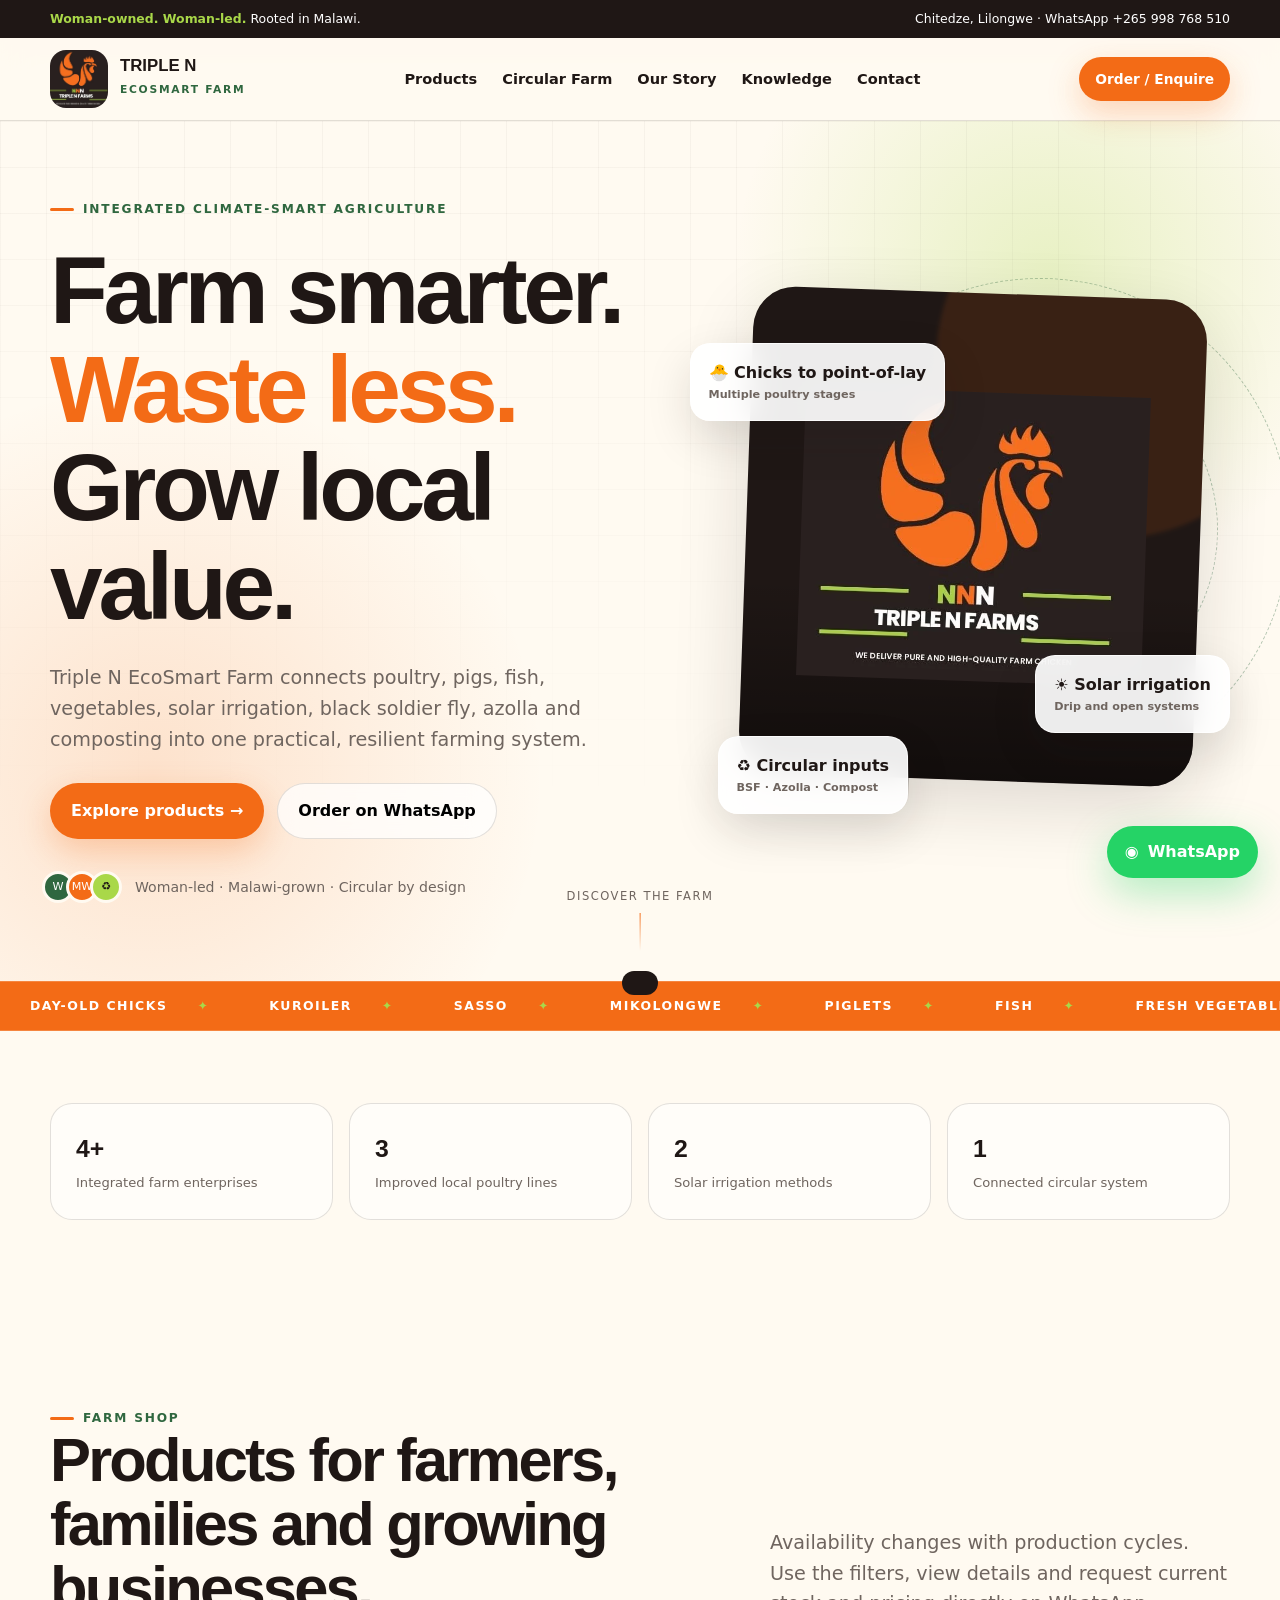
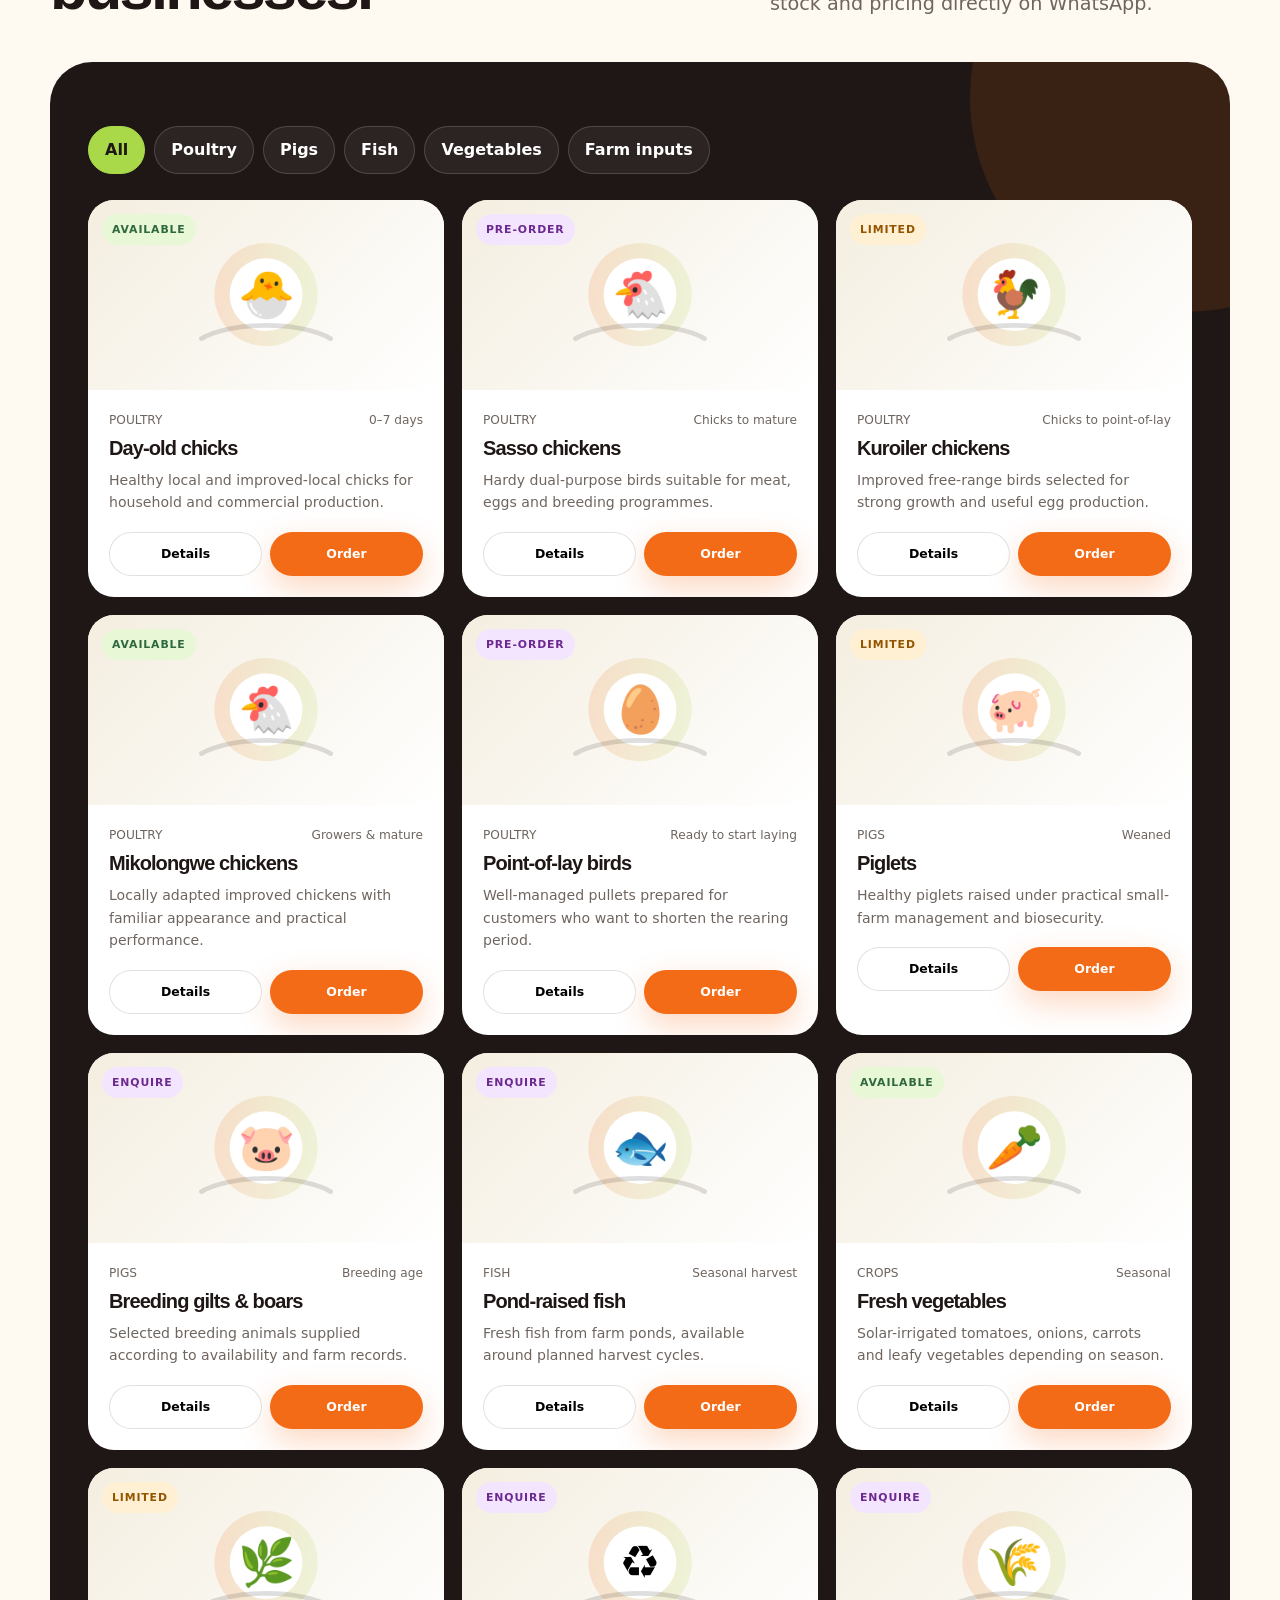
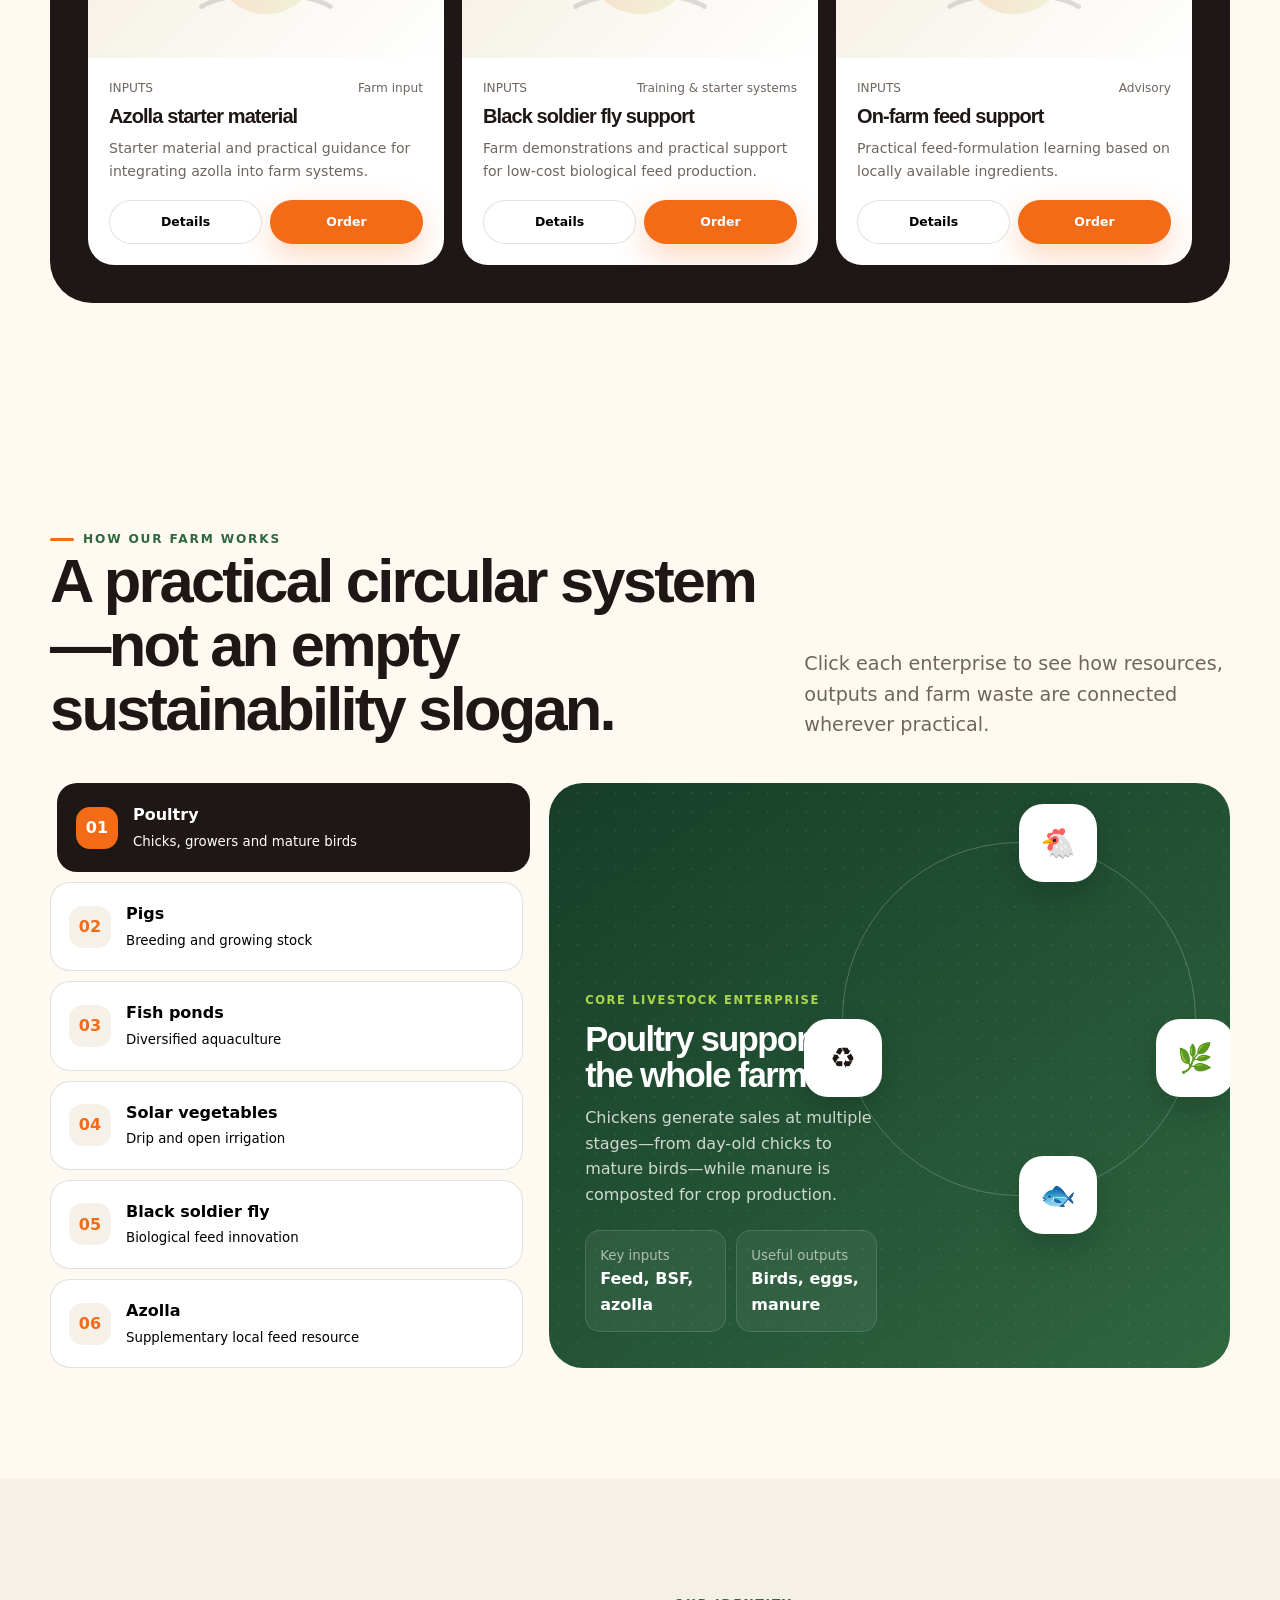
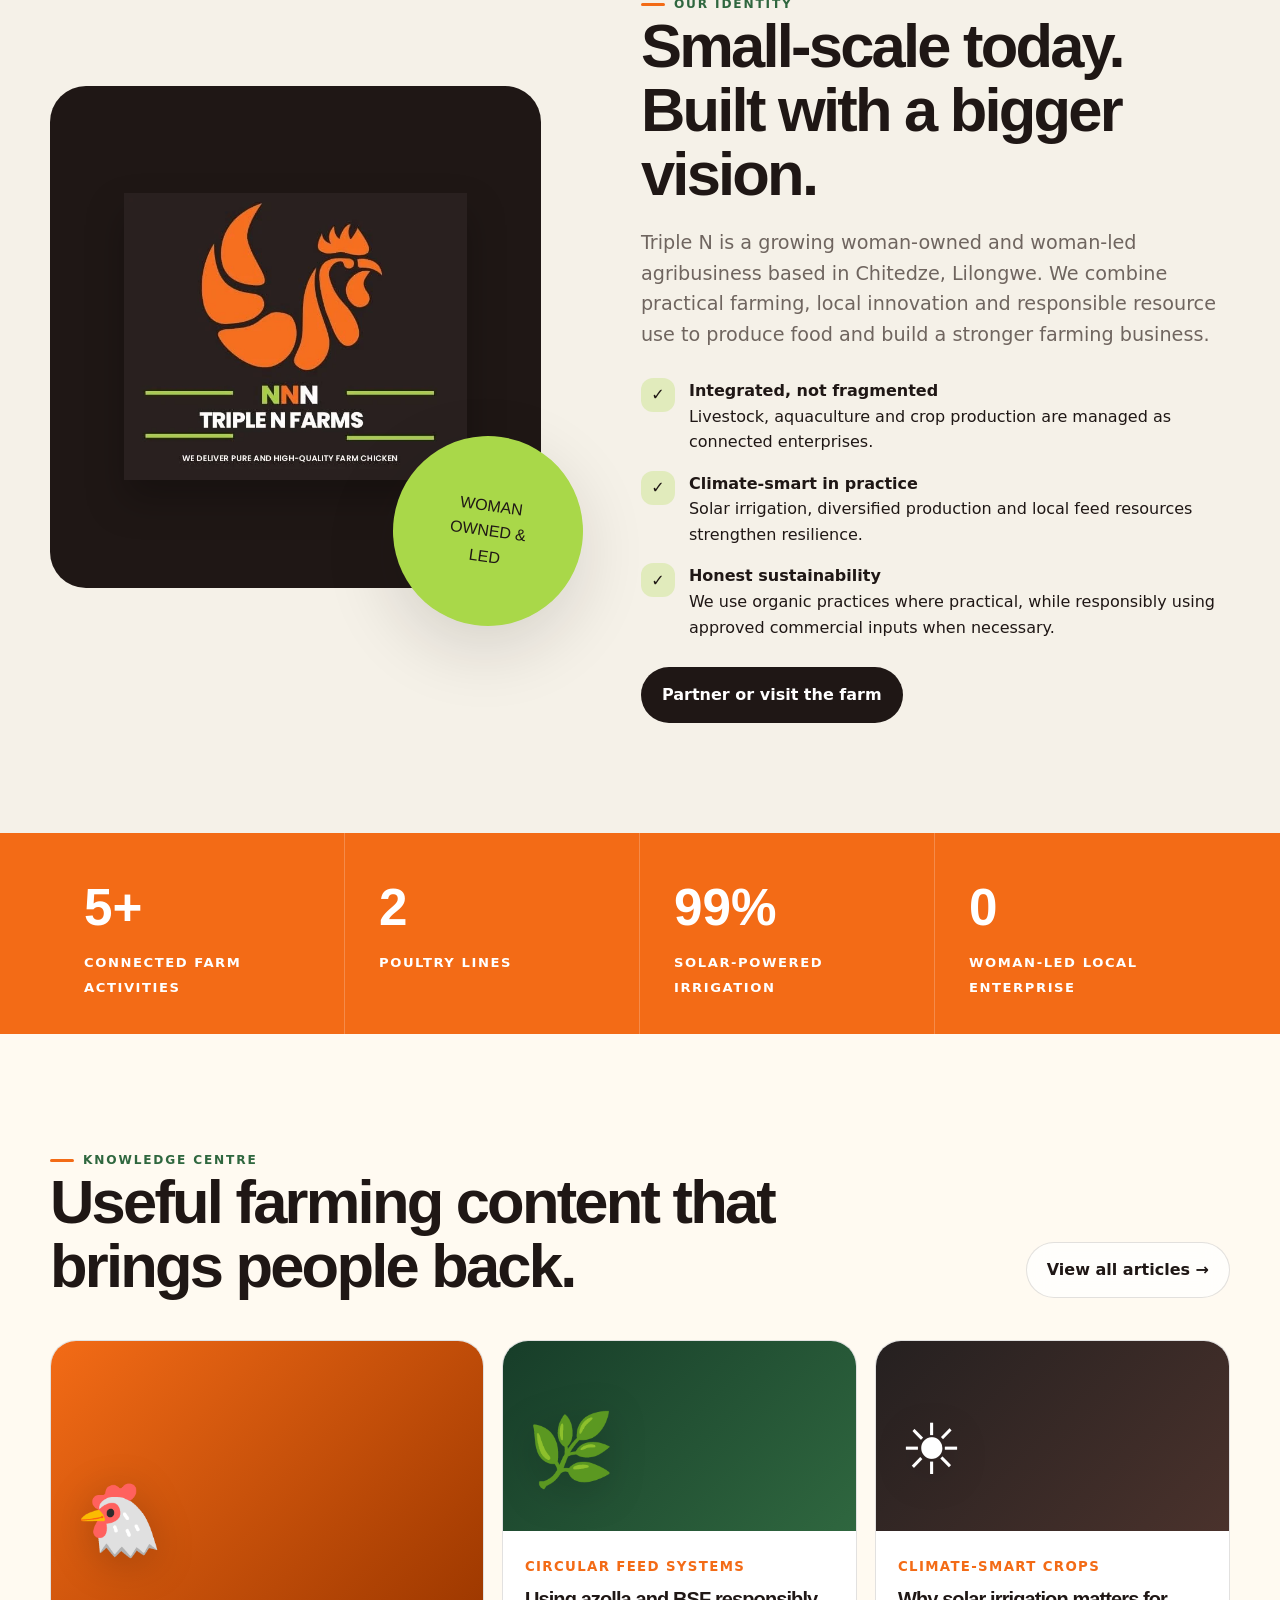
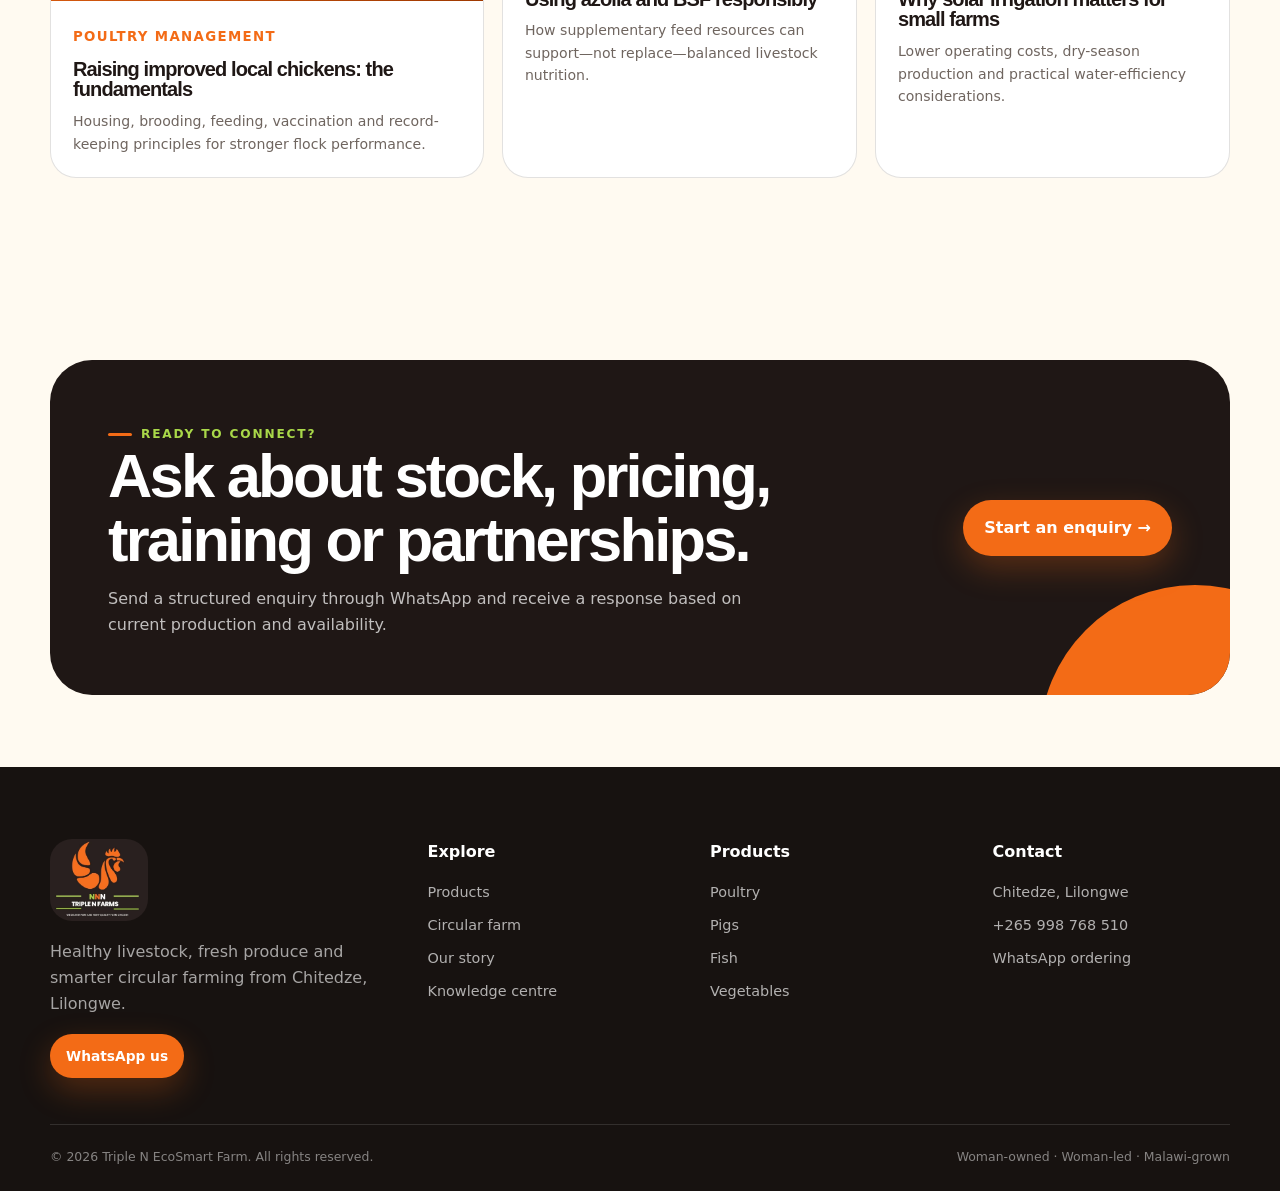
==== commit d7940f82: "Add files via upload" ====
--- a/index.html
+++ b/index.html
@@ -2,30 +2,102 @@
 <meta charset="utf-8"><meta name="viewport" content="width=device-width,initial-scale=1"><meta name="theme-color" content="#1f1715">
 <title>Triple N EcoSmart Farm | Poultry, Pigs, Fish & Climate-Smart Farming in Malawi</title>
 <meta name="description" content="Triple N EcoSmart Farm is a woman-owned and woman-led integrated climate-smart farm in Chitedze, Lilongwe, producing poultry, pigs, fish and solar-irrigated vegetables through circular farming practices.">
-<link rel="canonical" href="https://triplenfarm.com/"><link rel="manifest" href="/site.webmanifest"><link rel="icon" href="/assets/icon-192.png">
-<meta property="og:type" content="website"><meta property="og:site_name" content="Triple N EcoSmart Farm"><meta property="og:title" content="Triple N EcoSmart Farm — Smart Farming. Local Value."><meta property="og:description" content="A woman-led integrated climate-smart farm in Chitedze, Lilongwe, connecting poultry, pigs, fish, solar irrigation, BSF, azolla and composting."><meta property="og:url" content="https://triplenfarm.com/"><meta property="og:image" content="https://triplenfarm.com/assets/logo.webp">
+<link rel="canonical" href="https://triplenfarm.com/"><link rel="manifest" href="/site.webmanifest"><link rel="icon" href="[data-uri]">
+<meta property="og:type" content="website"><meta property="og:site_name" content="Triple N EcoSmart Farm"><meta property="og:title" content="Triple N EcoSmart Farm — Smart Farming. Local Value."><meta property="og:description" content="A woman-led integrated climate-smart farm in Chitedze, Lilongwe, connecting poultry, pigs, fish, solar irrigation, BSF, azolla and composting."><meta property="og:url" content="https://triplenfarm.com/"><meta property="og:image" content="https://triplenfarm.com[data-uri]">
 <meta name="twitter:card" content="summary_large_image"><meta name="twitter:title" content="Triple N EcoSmart Farm"><meta name="twitter:description" content="Healthy livestock, fresh produce and smarter circular farming from Chitedze, Lilongwe.">
-<link rel="preconnect" href="https://fonts.googleapis.com"><link rel="preconnect" href="https://fonts.gstatic.com" crossorigin><link href="https://fonts.googleapis.com/css2?family=Inter:wght@400;500;600;700;800;900&display=swap" rel="stylesheet"><link rel="stylesheet" href="/assets/styles.css">
-<script type="application/ld+json">{"@context":"https://schema.org","@type":"LocalBusiness","name":"Triple N EcoSmart Farm","url":"https://triplenfarm.com","logo":"https://triplenfarm.com/assets/logo.webp","image":"https://triplenfarm.com/assets/logo.webp","description":"Woman-owned and woman-led integrated climate-smart farm producing poultry, pigs, fish and vegetables in Chitedze, Lilongwe.","telephone":"+265998768510","address":{"@type":"PostalAddress","addressLocality":"Chitedze","addressRegion":"Lilongwe","addressCountry":"MW"},"sameAs":[],"areaServed":"Malawi","hasOfferCatalog":{"@type":"OfferCatalog","name":"Farm products","itemListElement":[{"@type":"OfferCatalog","name":"Poultry"},{"@type":"OfferCatalog","name":"Pigs"},{"@type":"OfferCatalog","name":"Fish"},{"@type":"OfferCatalog","name":"Vegetables"}]}}</script>
+
+<script type="application/ld+json">{"@context":"https://schema.org","@type":"LocalBusiness","name":"Triple N EcoSmart Farm","url":"https://triplenfarm.com","logo":"https://triplenfarm.com[data-uri]","image":"https://triplenfarm.com[data-uri]","description":"Woman-owned and woman-led integrated climate-smart farm producing poultry, pigs, fish and vegetables in Chitedze, Lilongwe.","telephone":"+265998768510","address":{"@type":"PostalAddress","addressLocality":"Chitedze","addressRegion":"Lilongwe","addressCountry":"MW"},"sameAs":[],"areaServed":"Malawi","hasOfferCatalog":{"@type":"OfferCatalog","name":"Farm products","itemListElement":[{"@type":"OfferCatalog","name":"Poultry"},{"@type":"OfferCatalog","name":"Pigs"},{"@type":"OfferCatalog","name":"Fish"},{"@type":"OfferCatalog","name":"Vegetables"}]}}</script>
 <!-- Analytics placeholders: add GA4, Cloudflare Web Analytics and Microsoft Clarity IDs here after account setup. -->
+<style>
+:root{
+  --ink:#1f1715;--ink2:#2b211e;--cream:#fffaf1;--paper:#f5f1e8;--white:#fff;
+  --orange:#f36b16;--orange2:#ff8d36;--lime:#a9d849;--green:#2f673f;--green2:#173d29;
+  --muted:#6f655f;--line:rgba(31,23,21,.13);--shadow:0 22px 70px rgba(31,23,21,.14);
+  --radius:28px;--radius2:18px;--max:1180px
+}
+*{box-sizing:border-box}html{scroll-behavior:smooth}body{margin:0;font-family:Inter,ui-sans-serif,system-ui,-apple-system,BlinkMacSystemFont,"Segoe UI",sans-serif;background:var(--cream);color:var(--ink);line-height:1.6;overflow-x:hidden}body.modal-open{overflow:hidden}a{color:inherit;text-decoration:none}button,input,select,textarea{font:inherit}img,svg{display:block;max-width:100%}.container{width:min(var(--max),calc(100% - 36px));margin:auto}.eyebrow{display:inline-flex;align-items:center;gap:9px;font-size:.76rem;letter-spacing:.15em;text-transform:uppercase;font-weight:850;color:var(--green)}.eyebrow:before{content:"";width:24px;height:3px;border-radius:99px;background:var(--orange)}h1,h2,h3,.display{font-family:"Arial Black",Inter,sans-serif;line-height:1.04;letter-spacing:-.045em;margin:0}h1{font-size:clamp(3rem,7.4vw,6.7rem)}h2{font-size:clamp(2.2rem,4.8vw,4.6rem)}h3{font-size:1.25rem}p{margin:0}.lead{font-size:clamp(1rem,1.5vw,1.22rem);color:var(--muted)}.section{padding:110px 0}.section-sm{padding:72px 0}.section-head{display:flex;align-items:end;justify-content:space-between;gap:26px;margin-bottom:42px}.section-head>div{max-width:760px}.section-head p{max-width:460px}.btn{display:inline-flex;align-items:center;justify-content:center;gap:10px;padding:14px 20px;border-radius:999px;font-weight:850;border:1px solid transparent;cursor:pointer;transition:.25s transform,.25s background,.25s box-shadow,.25s color}.btn:hover{transform:translateY(-3px)}.btn-primary{background:var(--orange);color:#fff;box-shadow:0 12px 32px rgba(243,107,22,.27)}.btn-primary:hover{background:#dc5808}.btn-dark{background:var(--ink);color:white}.btn-outline{border-color:var(--line);background:rgba(255,255,255,.72);backdrop-filter:blur(14px)}.btn-sm{padding:10px 15px;font-size:.86rem}.icon-btn{width:46px;height:46px;border-radius:50%;display:grid;place-items:center;border:1px solid var(--line);background:#fff;cursor:pointer}.topbar{background:var(--ink);color:#fff;font-size:.78rem}.topbar .container{min-height:38px;display:flex;justify-content:space-between;align-items:center;gap:18px}.topbar strong{color:var(--lime)}.nav{position:sticky;top:0;z-index:50;background:rgba(255,250,241,.88);border-bottom:1px solid var(--line);backdrop-filter:blur(18px)}.nav-inner{height:82px;display:flex;align-items:center;justify-content:space-between;gap:24px}.brand{display:flex;align-items:center;gap:12px}.brand img{width:58px;height:58px;object-fit:cover;border-radius:16px}.brand-copy strong{display:block;font-family:"Arial Black",sans-serif;font-size:1.05rem;line-height:1}.brand-copy span{font-size:.67rem;text-transform:uppercase;letter-spacing:.16em;color:var(--green);font-weight:800}.nav-links{display:flex;gap:25px;align-items:center;font-size:.91rem;font-weight:750}.nav-links a{position:relative}.nav-links a:after{content:"";position:absolute;height:2px;left:0;right:100%;bottom:-8px;background:var(--orange);transition:.2s}.nav-links a:hover:after{right:0}.nav-actions{display:flex;gap:10px;align-items:center}.menu-btn{display:none}.mobile-menu{display:none;padding:12px 18px 22px;border-top:1px solid var(--line)}.mobile-menu.open{display:grid;gap:8px}.mobile-menu a{padding:12px;border-radius:12px;font-weight:750}.hero{min-height:calc(100vh - 120px);position:relative;display:grid;align-items:center;overflow:hidden;background:radial-gradient(circle at 82% 18%,rgba(169,216,73,.27),transparent 25%),radial-gradient(circle at 12% 76%,rgba(243,107,22,.17),transparent 30%),var(--cream)}.hero:before{content:"";position:absolute;inset:0;background-image:linear-gradient(rgba(31,23,21,.035) 1px,transparent 1px),linear-gradient(90deg,rgba(31,23,21,.035) 1px,transparent 1px);background-size:46px 46px;mask-image:linear-gradient(to bottom,#000,transparent 82%)}.hero-grid{display:grid;grid-template-columns:1.04fr .96fr;gap:54px;align-items:center;padding:72px 0 78px;position:relative;z-index:1}.hero-copy .eyebrow{margin-bottom:22px}.hero-copy h1 span{color:var(--orange)}.hero-copy .lead{max-width:680px;margin:28px 0}.hero-actions{display:flex;flex-wrap:wrap;gap:13px}.hero-trust{margin-top:32px;display:flex;align-items:center;gap:13px;color:var(--muted);font-size:.88rem}.trust-dots{display:flex}.trust-dots i{width:32px;height:32px;border-radius:50%;margin-left:-8px;border:3px solid var(--cream);display:grid;place-items:center;background:var(--green);color:white;font-style:normal;font-size:.7rem}.trust-dots i:nth-child(2){background:var(--orange)}.trust-dots i:nth-child(3){background:var(--lime);color:var(--ink)}.hero-stage{position:relative;min-height:580px}.hero-logo-card{position:absolute;inset:35px 30px 58px 56px;border-radius:42px;background:var(--ink);box-shadow:var(--shadow);overflow:hidden;display:grid;place-items:center;transform:rotate(2deg)}.hero-logo-card:before{content:"";position:absolute;width:360px;height:360px;border-radius:50%;background:rgba(243,107,22,.12);filter:blur(2px);top:-120px;right:-90px}.hero-logo-card:after{content:"";position:absolute;inset:auto 0 0;height:40%;background:linear-gradient(transparent,rgba(0,0,0,.42))}.hero-logo-card img{width:76%;max-height:76%;object-fit:contain;position:relative;z-index:1}.orbit{position:absolute;border:1px dashed rgba(47,103,63,.35);border-radius:50%;animation:spin 25s linear infinite}.orbit.o1{width:500px;height:500px;right:-60px;top:20px}.orbit.o2{width:360px;height:360px;right:12px;top:92px;animation-direction:reverse}.float-card{position:absolute;background:rgba(255,255,255,.92);backdrop-filter:blur(14px);border:1px solid rgba(255,255,255,.8);box-shadow:0 18px 45px rgba(31,23,21,.13);padding:16px 18px;border-radius:20px;font-weight:800;z-index:3;animation:float 4.5s ease-in-out infinite}.float-card small{display:block;font-size:.7rem;color:var(--muted);font-weight:700}.float-card.f1{left:0;top:85px}.float-card.f2{right:0;bottom:105px;animation-delay:-1.4s}.float-card.f3{left:28px;bottom:24px;animation-delay:-2.8s}.hero-scroll{position:absolute;bottom:22px;left:50%;transform:translateX(-50%);font-size:.72rem;letter-spacing:.13em;text-transform:uppercase;color:var(--muted)}.hero-scroll:after{content:"";display:block;margin:8px auto;width:1px;height:38px;background:linear-gradient(var(--orange),transparent)}@keyframes spin{to{transform:rotate(360deg)}}@keyframes float{50%{transform:translateY(-11px)}}.ticker{background:var(--orange);color:#fff;overflow:hidden;border-block:1px solid rgba(255,255,255,.18)}.ticker-track{display:flex;width:max-content;animation:ticker 28s linear infinite}.ticker-item{padding:14px 30px;font-weight:900;text-transform:uppercase;letter-spacing:.12em;font-size:.78rem;white-space:nowrap}.ticker-item:after{content:"✦";margin-left:30px;color:var(--lime)}@keyframes ticker{to{transform:translateX(-50%)}}.proof-grid{display:grid;grid-template-columns:repeat(4,1fr);gap:16px}.proof{padding:25px;border:1px solid var(--line);border-radius:22px;background:rgba(255,255,255,.55)}.proof strong{display:block;font-size:1.55rem;font-family:"Arial Black",sans-serif}.proof span{font-size:.82rem;color:var(--muted)}.catalog-shell{background:var(--ink);color:white;border-radius:42px;padding:38px;position:relative;overflow:hidden}.catalog-shell:before{content:"";position:absolute;width:430px;height:430px;border-radius:50%;background:rgba(243,107,22,.12);right:-170px;top:-180px}.filters{display:flex;flex-wrap:wrap;gap:9px;margin:26px 0}.filter{border:1px solid rgba(255,255,255,.16);background:rgba(255,255,255,.06);color:#fff;border-radius:999px;padding:10px 16px;font-weight:800;cursor:pointer}.filter.active,.filter:hover{background:var(--lime);color:var(--ink);border-color:var(--lime)}.product-grid{display:grid;grid-template-columns:repeat(3,1fr);gap:18px;position:relative}.product-card{background:#fff;color:var(--ink);border-radius:26px;overflow:hidden;transition:.3s transform,.3s box-shadow;position:relative}.product-card:hover{transform:translateY(-8px);box-shadow:0 20px 45px rgba(0,0,0,.25)}.product-art{height:190px;display:grid;place-items:center;position:relative;overflow:hidden;background:linear-gradient(135deg,#f4eee0,#fff)}.product-art svg{width:68%;height:68%}.stock{position:absolute;top:14px;left:14px;border-radius:999px;padding:7px 10px;font-size:.68rem;text-transform:uppercase;letter-spacing:.08em;font-weight:900;background:#e8f8d7;color:#2f673f}.stock.limited{background:#fff0d4;color:#945400}.stock.preorder{background:#f4e5ff;color:#6c2a90}.product-body{padding:21px}.product-meta{display:flex;justify-content:space-between;gap:12px;color:var(--muted);font-size:.76rem;margin-bottom:8px}.product-body p{color:var(--muted);font-size:.88rem;margin:10px 0 18px}.product-actions{display:flex;gap:8px}.product-actions .btn{flex:1;padding:11px 12px;font-size:.78rem}.product-card.hidden{display:none}.system-wrap{display:grid;grid-template-columns:.82fr 1.18fr;gap:26px;align-items:stretch}.system-nav{display:grid;gap:10px}.system-btn{display:flex;align-items:center;gap:15px;text-align:left;padding:18px;border:1px solid var(--line);border-radius:20px;background:#fff;cursor:pointer;transition:.25s}.system-btn:hover,.system-btn.active{background:var(--ink);color:#fff;transform:translateX(7px)}.system-btn .num{width:42px;height:42px;border-radius:14px;display:grid;place-items:center;background:var(--paper);color:var(--orange);font-weight:900}.system-btn.active .num{background:var(--orange);color:#fff}.system-stage{border-radius:34px;background:linear-gradient(145deg,var(--green2),var(--green));color:#fff;padding:36px;position:relative;min-height:500px;overflow:hidden}.system-stage:before{content:"";position:absolute;inset:0;background-image:radial-gradient(rgba(255,255,255,.08) 1px,transparent 1px);background-size:19px 19px}.system-visual{position:absolute;right:5%;top:10%;width:52%;aspect-ratio:1;border-radius:50%;border:1px solid rgba(255,255,255,.22);animation:spin 30s linear infinite}.system-node{position:absolute;width:78px;height:78px;border-radius:24px;background:#fff;color:var(--ink);display:grid;place-items:center;font-size:1.8rem;box-shadow:0 13px 30px rgba(0,0,0,.17);animation:spin 30s linear reverse infinite}.system-node:nth-child(1){left:50%;top:-39px}.system-node:nth-child(2){right:-39px;top:50%}.system-node:nth-child(3){left:50%;bottom:-39px}.system-node:nth-child(4){left:-39px;top:50%}.system-copy{position:relative;z-index:2;width:48%;display:flex;flex-direction:column;justify-content:flex-end;height:100%}.system-copy .tag{font-size:.72rem;text-transform:uppercase;letter-spacing:.14em;color:var(--lime);font-weight:900}.system-copy h3{font-size:2.15rem;margin:12px 0}.system-copy p{color:rgba(255,255,255,.78)}.system-metrics{display:grid;grid-template-columns:1fr 1fr;gap:10px;margin-top:22px}.system-metrics div{padding:14px;border:1px solid rgba(255,255,255,.13);border-radius:15px;background:rgba(255,255,255,.06)}.system-metrics small{display:block;color:rgba(255,255,255,.6)}.story{background:var(--paper)}.story-grid{display:grid;grid-template-columns:.95fr 1.05fr;gap:58px;align-items:center}.story-art{position:relative;min-height:540px}.story-main{position:absolute;inset:0 42px 38px 0;background:var(--ink);border-radius:36px;overflow:hidden;display:grid;place-items:center}.story-main img{width:70%;filter:drop-shadow(0 20px 18px rgba(0,0,0,.25))}.story-badge{position:absolute;right:0;bottom:0;width:190px;height:190px;border-radius:50%;background:var(--lime);display:grid;place-items:center;text-align:center;font-family:"Arial Black",sans-serif;transform:rotate(8deg);box-shadow:var(--shadow)}.story-points{display:grid;gap:16px;margin:27px 0}.story-point{display:flex;gap:14px}.story-point i{flex:0 0 34px;height:34px;border-radius:12px;background:rgba(169,216,73,.27);display:grid;place-items:center;font-style:normal}.impact-band{background:var(--orange);color:white}.impact-grid{display:grid;grid-template-columns:repeat(4,1fr)}.impact-item{padding:34px;border-right:1px solid rgba(255,255,255,.22)}.impact-item:last-child{border:0}.impact-item strong{font-family:"Arial Black",sans-serif;font-size:clamp(2rem,4vw,4rem);display:block}.impact-item span{font-size:.82rem;text-transform:uppercase;letter-spacing:.12em;font-weight:800}.blog-grid{display:grid;grid-template-columns:1.1fr .9fr .9fr;gap:18px}.post{border-radius:26px;border:1px solid var(--line);background:#fff;overflow:hidden;transition:.3s}.post:hover{transform:translateY(-6px);box-shadow:var(--shadow)}.post-art{height:190px;padding:24px;display:flex;align-items:flex-end;background:linear-gradient(135deg,var(--green2),var(--green));color:#fff}.post:first-child .post-art{height:260px;background:linear-gradient(135deg,var(--orange),#9f3900)}.post:nth-child(3) .post-art{background:linear-gradient(135deg,#252020,#4a322c)}.post-art .glyph{font-size:4.4rem;filter:drop-shadow(0 8px 20px rgba(0,0,0,.2))}.post-body{padding:22px}.post-body small{color:var(--orange);font-weight:850;text-transform:uppercase;letter-spacing:.1em}.post-body h3{margin:10px 0}.post-body p{color:var(--muted);font-size:.88rem}.cta{border-radius:42px;background:var(--ink);color:white;padding:58px;display:grid;grid-template-columns:1fr auto;gap:30px;align-items:center;position:relative;overflow:hidden}.cta:after{content:"";position:absolute;width:310px;height:310px;border-radius:50%;background:var(--orange);right:-120px;bottom:-200px}.cta p{color:rgba(255,255,255,.72);max-width:650px;margin-top:14px}.cta .btn{position:relative;z-index:2}.footer{background:#171210;color:#fff;padding:72px 0 24px}.footer-grid{display:grid;grid-template-columns:1.4fr repeat(3,1fr);gap:45px}.footer-brand img{width:98px;border-radius:22px}.footer-brand p{color:rgba(255,255,255,.62);max-width:360px;margin:18px 0}.footer h4{margin:0 0 16px}.footer-links{display:grid;gap:10px;color:rgba(255,255,255,.67);font-size:.9rem}.footer-bottom{border-top:1px solid rgba(255,255,255,.12);margin-top:46px;padding-top:22px;display:flex;justify-content:space-between;gap:16px;color:rgba(255,255,255,.48);font-size:.78rem}.whatsapp{position:fixed;z-index:70;right:22px;bottom:22px;background:#25d366;color:white;border-radius:999px;padding:13px 18px;display:flex;align-items:center;gap:9px;font-weight:900;box-shadow:0 15px 40px rgba(37,211,102,.35);transition:.25s}.whatsapp:hover{transform:translateY(-5px) scale(1.02)}.modal{position:fixed;inset:0;z-index:100;background:rgba(17,12,10,.72);backdrop-filter:blur(10px);display:none;place-items:center;padding:18px}.modal.open{display:grid}.modal-card{width:min(760px,100%);max-height:92vh;overflow:auto;background:var(--cream);border-radius:30px;padding:28px;position:relative}.modal-close{position:absolute;right:18px;top:18px}.modal-grid{display:grid;grid-template-columns:.85fr 1.15fr;gap:28px;align-items:center}.modal-art{min-height:300px;border-radius:24px;background:linear-gradient(135deg,#f4eee0,#fff);display:grid;place-items:center}.modal-art svg{width:70%}.form-grid{display:grid;grid-template-columns:1fr 1fr;gap:14px}.field{display:grid;gap:7px}.field.full{grid-column:1/-1}.field label{font-size:.75rem;font-weight:850;text-transform:uppercase;letter-spacing:.08em}.field input,.field select,.field textarea{width:100%;border:1px solid var(--line);border-radius:14px;padding:13px;background:#fff;color:var(--ink);outline:none}.field input:focus,.field textarea:focus,.field select:focus{border-color:var(--orange);box-shadow:0 0 0 4px rgba(243,107,22,.12)}.toast{position:fixed;z-index:120;left:50%;bottom:25px;transform:translate(-50%,120px);background:var(--ink);color:#fff;border-radius:999px;padding:12px 18px;font-weight:800;transition:.3s}.toast.show{transform:translate(-50%,0)}.reveal{opacity:0;transform:translateY(26px);transition:.75s ease}.reveal.visible{opacity:1;transform:none}.page-hero{padding:95px 0 70px;background:var(--ink);color:#fff;position:relative;overflow:hidden}.page-hero:after{content:"";position:absolute;width:500px;height:500px;border-radius:50%;background:rgba(243,107,22,.16);right:-120px;top:-220px}.page-hero .lead{color:rgba(255,255,255,.65);max-width:720px;margin-top:20px}.article{width:min(820px,calc(100% - 36px));margin:70px auto}.article h2{font-size:2rem;margin-top:42px}.article p,.article li{color:#554a45}.article p{margin:15px 0}.article img{border-radius:24px}.article-note{padding:22px;border-left:5px solid var(--orange);background:#fff;border-radius:0 18px 18px 0;margin:25px 0}.breadcrumbs{font-size:.78rem;color:rgba(255,255,255,.6);margin-bottom:18px}.skip{position:absolute;left:-9999px}.skip:focus{left:12px;top:12px;z-index:200;background:#fff;padding:12px;border-radius:10px}
+@media(max-width:960px){.nav-links{display:none}.menu-btn{display:grid}.hero-grid,.story-grid,.system-wrap{grid-template-columns:1fr}.hero-stage{min-height:500px}.product-grid{grid-template-columns:repeat(2,1fr)}.proof-grid,.impact-grid{grid-template-columns:repeat(2,1fr)}.blog-grid{grid-template-columns:1fr 1fr}.post:first-child{grid-column:1/-1}.footer-grid{grid-template-columns:1fr 1fr}.system-copy{width:55%}.cta{grid-template-columns:1fr}.section{padding:86px 0}}
+@media(max-width:650px){.topbar .container{justify-content:center}.topbar span:last-child{display:none}.nav-inner{height:72px}.brand img{width:48px;height:48px}.brand-copy span{display:none}.nav-actions .btn{display:none}.hero-grid{padding:54px 0}.hero-stage{min-height:410px}.hero-logo-card{inset:20px 8px 40px 25px}.orbit.o1{width:380px;height:380px}.float-card{font-size:.76rem;padding:12px}.float-card.f1{top:35px}.float-card.f2{bottom:76px}.section-head{display:block}.section-head p{margin-top:15px}.proof-grid,.impact-grid,.product-grid,.blog-grid,.footer-grid,.form-grid{grid-template-columns:1fr}.catalog-shell{padding:24px 15px;border-radius:28px}.system-stage{min-height:600px;padding:26px}.system-copy{width:100%;padding-top:330px}.system-visual{width:76%;right:12%;top:10%}.story-art{min-height:430px}.story-badge{width:145px;height:145px;font-size:.86rem}.impact-item{border-right:0;border-bottom:1px solid rgba(255,255,255,.22)}.cta{padding:38px 25px}.footer-bottom{display:block}.modal-grid{grid-template-columns:1fr}.modal-art{min-height:220px}.whatsapp span{display:none}.whatsapp{width:56px;height:56px;padding:0;justify-content:center}.section{padding:70px 0}}
+@media(prefers-reduced-motion:reduce){*,*:before,*:after{animation:none!important;scroll-behavior:auto!important;transition-duration:.01ms!important}}
+
+</style>
 </head><body>
 <a class="skip" href="#main">Skip to content</a>
 <div class="topbar"><div class="container"><span><strong>Woman-owned. Woman-led.</strong> Rooted in Malawi.</span><span>Chitedze, Lilongwe · WhatsApp +265 998 768 510</span></div></div>
-<nav class="nav"><div class="container nav-inner"><a class="brand" href="/"><img src="/assets/logo.webp" alt="Triple N Farms logo"><span class="brand-copy"><strong>TRIPLE N</strong><span>EcoSmart Farm</span></span></a><div class="nav-links"><a href="#products">Products</a><a href="#system">Circular Farm</a><a href="#story">Our Story</a><a href="#knowledge">Knowledge</a><a href="#contact">Contact</a></div><div class="nav-actions"><button class="btn btn-primary btn-sm" data-open-order>Order / Enquire</button><button class="icon-btn menu-btn" id="menuBtn" aria-label="Open menu">☰</button></div></div><div class="mobile-menu" id="mobileMenu"><a href="#products">Products</a><a href="#system">Circular Farm</a><a href="#story">Our Story</a><a href="#knowledge">Knowledge</a><a href="#contact">Contact</a><button class="btn btn-primary" data-open-order>Order / Enquire</button></div></nav>
+<nav class="nav"><div class="container nav-inner"><a class="brand" href="/"><img src="[data-uri]" alt="Triple N Farms logo"><span class="brand-copy"><strong>TRIPLE N</strong><span>EcoSmart Farm</span></span></a><div class="nav-links"><a href="#products">Products</a><a href="#system">Circular Farm</a><a href="#story">Our Story</a><a href="#knowledge">Knowledge</a><a href="#contact">Contact</a></div><div class="nav-actions"><button class="btn btn-primary btn-sm" data-open-order>Order / Enquire</button><button class="icon-btn menu-btn" id="menuBtn" aria-label="Open menu">☰</button></div></div><div class="mobile-menu" id="mobileMenu"><a href="#products">Products</a><a href="#system">Circular Farm</a><a href="#story">Our Story</a><a href="#knowledge">Knowledge</a><a href="#contact">Contact</a><button class="btn btn-primary" data-open-order>Order / Enquire</button></div></nav>
 <main id="main">
-<header class="hero"><div class="container hero-grid"><div class="hero-copy reveal"><span class="eyebrow">Integrated climate-smart agriculture</span><h1>Farm smarter. <span>Waste less.</span> Grow local value.</h1><p class="lead">Triple N EcoSmart Farm connects poultry, pigs, fish, vegetables, solar irrigation, black soldier fly, azolla and composting into one practical, resilient farming system.</p><div class="hero-actions"><a href="#products" class="btn btn-primary">Explore products →</a><button class="btn btn-outline" data-open-order>Order on WhatsApp</button></div><div class="hero-trust"><div class="trust-dots"><i>W</i><i>MW</i><i>♻</i></div><span>Woman-led · Malawi-grown · Circular by design</span></div></div><div class="hero-stage reveal"><div class="orbit o1"></div><div class="orbit o2"></div><div class="hero-logo-card"><img src="/assets/logo.webp" alt="Triple N Farms chicken emblem and wordmark"></div><div class="float-card f1">🐣 Chicks to point-of-lay<small>Multiple poultry stages</small></div><div class="float-card f2">☀️ Solar irrigation<small>Drip and open systems</small></div><div class="float-card f3">♻️ Circular inputs<small>BSF · Azolla · Compost</small></div></div></div><div class="hero-scroll">Discover the farm</div></header>
+<header class="hero"><div class="container hero-grid"><div class="hero-copy reveal"><span class="eyebrow">Integrated climate-smart agriculture</span><h1>Farm smarter. <span>Waste less.</span> Grow local value.</h1><p class="lead">Triple N EcoSmart Farm connects poultry, pigs, fish, vegetables, solar irrigation, black soldier fly, azolla and composting into one practical, resilient farming system.</p><div class="hero-actions"><a href="#products" class="btn btn-primary">Explore products →</a><button class="btn btn-outline" data-open-order>Order on WhatsApp</button></div><div class="hero-trust"><div class="trust-dots"><i>W</i><i>MW</i><i>♻</i></div><span>Woman-led · Malawi-grown · Circular by design</span></div></div><div class="hero-stage reveal"><div class="orbit o1"></div><div class="orbit o2"></div><div class="hero-logo-card"><img src="[data-uri]" alt="Triple N Farms chicken emblem and wordmark"></div><div class="float-card f1">🐣 Chicks to point-of-lay<small>Multiple poultry stages</small></div><div class="float-card f2">☀️ Solar irrigation<small>Drip and open systems</small></div><div class="float-card f3">♻️ Circular inputs<small>BSF · Azolla · Compost</small></div></div></div><div class="hero-scroll">Discover the farm</div></header>
 <div class="ticker"><div class="ticker-track"><span class="ticker-item">Day-old chicks</span><span class="ticker-item">Kuroiler</span><span class="ticker-item">Sasso</span><span class="ticker-item">Mikolongwe</span><span class="ticker-item">Piglets</span><span class="ticker-item">Fish</span><span class="ticker-item">Fresh vegetables</span><span class="ticker-item">Farm training</span><span class="ticker-item">Day-old chicks</span><span class="ticker-item">Kuroiler</span><span class="ticker-item">Sasso</span><span class="ticker-item">Mikolongwe</span><span class="ticker-item">Piglets</span><span class="ticker-item">Fish</span><span class="ticker-item">Fresh vegetables</span><span class="ticker-item">Farm training</span></div></div>
 <section class="section-sm"><div class="container proof-grid"><div class="proof reveal"><strong>4+</strong><span>Integrated farm enterprises</span></div><div class="proof reveal"><strong>3</strong><span>Improved local poultry lines</span></div><div class="proof reveal"><strong>2</strong><span>Solar irrigation methods</span></div><div class="proof reveal"><strong>1</strong><span>Connected circular system</span></div></div></section>
 <section class="section" id="products"><div class="container"><div class="section-head reveal"><div><span class="eyebrow">Farm shop</span><h2>Products for farmers, families and growing businesses.</h2></div><p class="lead">Availability changes with production cycles. Use the filters, view details and request current stock and pricing directly on WhatsApp.</p></div><div class="catalog-shell"><div class="filters" role="group" aria-label="Filter farm products"><button class="filter active" data-filter="all">All</button><button class="filter" data-filter="poultry">Poultry</button><button class="filter" data-filter="pigs">Pigs</button><button class="filter" data-filter="fish">Fish</button><button class="filter" data-filter="crops">Vegetables</button><button class="filter" data-filter="inputs">Farm inputs</button></div><div class="product-grid" id="productGrid"></div></div></div></section>
 <section class="section" id="system"><div class="container"><div class="section-head reveal"><div><span class="eyebrow">How our farm works</span><h2>A practical circular system—not an empty sustainability slogan.</h2></div><p class="lead">Click each enterprise to see how resources, outputs and farm waste are connected wherever practical.</p></div><div class="system-wrap"><div class="system-nav reveal"><button class="system-btn active" data-system="poultry"><span class="num">01</span><span><strong>Poultry</strong><br><small>Chicks, growers and mature birds</small></span></button><button class="system-btn" data-system="pigs"><span class="num">02</span><span><strong>Pigs</strong><br><small>Breeding and growing stock</small></span></button><button class="system-btn" data-system="fish"><span class="num">03</span><span><strong>Fish ponds</strong><br><small>Diversified aquaculture</small></span></button><button class="system-btn" data-system="crops"><span class="num">04</span><span><strong>Solar vegetables</strong><br><small>Drip and open irrigation</small></span></button><button class="system-btn" data-system="bsf"><span class="num">05</span><span><strong>Black soldier fly</strong><br><small>Biological feed innovation</small></span></button><button class="system-btn" data-system="azolla"><span class="num">06</span><span><strong>Azolla</strong><br><small>Supplementary local feed resource</small></span></button></div><div class="system-stage reveal"><div class="system-visual"><span class="system-node">🐔</span><span class="system-node">🌿</span><span class="system-node">🐟</span><span class="system-node">♻️</span></div><div class="system-copy"><span class="tag" id="systemTag">Core livestock enterprise</span><h3 id="systemTitle">Poultry supports the whole farm</h3><p id="systemText">Chickens generate sales at multiple stages—from day-old chicks to mature birds—while manure is composted for crop production.</p><div class="system-metrics"><div><small>Key inputs</small><strong id="systemInput">Feed, BSF, azolla</strong></div><div><small>Useful outputs</small><strong id="systemOutput">Birds, eggs, manure</strong></div></div></div></div></div></div></section>
-<section class="section story" id="story"><div class="container story-grid"><div class="story-art reveal"><div class="story-main"><img src="/assets/logo.webp" alt="Triple N Farm logo"></div><div class="story-badge">WOMAN<br>OWNED &<br>LED</div></div><div class="reveal"><span class="eyebrow">Our identity</span><h2>Small-scale today. Built with a bigger vision.</h2><p class="lead" style="margin-top:22px">Triple N is a growing woman-owned and woman-led agribusiness based in Chitedze, Lilongwe. We combine practical farming, local innovation and responsible resource use to produce food and build a stronger farming business.</p><div class="story-points"><div class="story-point"><i>✓</i><div><strong>Integrated, not fragmented</strong><p>Livestock, aquaculture and crop production are managed as connected enterprises.</p></div></div><div class="story-point"><i>✓</i><div><strong>Climate-smart in practice</strong><p>Solar irrigation, diversified production and local feed resources strengthen resilience.</p></div></div><div class="story-point"><i>✓</i><div><strong>Honest sustainability</strong><p>We use organic practices where practical, while responsibly using approved commercial inputs when necessary.</p></div></div></div><button class="btn btn-dark" data-open-order>Partner or visit the farm</button></div></div></section>
+<section class="section story" id="story"><div class="container story-grid"><div class="story-art reveal"><div class="story-main"><img src="[data-uri]" alt="Triple N Farm logo"></div><div class="story-badge">WOMAN<br>OWNED &<br>LED</div></div><div class="reveal"><span class="eyebrow">Our identity</span><h2>Small-scale today. Built with a bigger vision.</h2><p class="lead" style="margin-top:22px">Triple N is a growing woman-owned and woman-led agribusiness based in Chitedze, Lilongwe. We combine practical farming, local innovation and responsible resource use to produce food and build a stronger farming business.</p><div class="story-points"><div class="story-point"><i>✓</i><div><strong>Integrated, not fragmented</strong><p>Livestock, aquaculture and crop production are managed as connected enterprises.</p></div></div><div class="story-point"><i>✓</i><div><strong>Climate-smart in practice</strong><p>Solar irrigation, diversified production and local feed resources strengthen resilience.</p></div></div><div class="story-point"><i>✓</i><div><strong>Honest sustainability</strong><p>We use organic practices where practical, while responsibly using approved commercial inputs when necessary.</p></div></div></div><button class="btn btn-dark" data-open-order>Partner or visit the farm</button></div></div></section>
 <section class="impact-band" id="impactBand"><div class="container impact-grid"><div class="impact-item"><strong data-count="6" data-suffix="+">0</strong><span>Connected farm activities</span></div><div class="impact-item"><strong data-count="3">0</strong><span>Poultry lines</span></div><div class="impact-item"><strong data-count="100" data-suffix="%">0</strong><span>Solar-powered irrigation</span></div><div class="impact-item"><strong data-count="1">0</strong><span>Woman-led local enterprise</span></div></div></section>
 <section class="section" id="knowledge"><div class="container"><div class="section-head reveal"><div><span class="eyebrow">Knowledge centre</span><h2>Useful farming content that brings people back.</h2></div><a class="btn btn-outline" href="/knowledge.html">View all articles →</a></div><div class="blog-grid"><a class="post reveal" href="/blog/raising-improved-local-chickens.html"><div class="post-art"><span class="glyph">🐔</span></div><div class="post-body"><small>Poultry management</small><h3>Raising improved local chickens: the fundamentals</h3><p>Housing, brooding, feeding, vaccination and record-keeping principles for stronger flock performance.</p></div></a><a class="post reveal" href="/blog/azolla-and-bsf.html"><div class="post-art"><span class="glyph">🌿</span></div><div class="post-body"><small>Circular feed systems</small><h3>Using azolla and BSF responsibly</h3><p>How supplementary feed resources can support—not replace—balanced livestock nutrition.</p></div></a><a class="post reveal" href="/blog/solar-irrigation.html"><div class="post-art"><span class="glyph">☀️</span></div><div class="post-body"><small>Climate-smart crops</small><h3>Why solar irrigation matters for small farms</h3><p>Lower operating costs, dry-season production and practical water-efficiency considerations.</p></div></a></div></div></section>
 <section class="section-sm" id="contact"><div class="container"><div class="cta reveal"><div><span class="eyebrow" style="color:var(--lime)">Ready to connect?</span><h2>Ask about stock, pricing, training or partnerships.</h2><p>Send a structured enquiry through WhatsApp and receive a response based on current production and availability.</p></div><button class="btn btn-primary" data-open-order>Start an enquiry →</button></div></div></section>
 </main>
-<footer class="footer"><div class="container"><div class="footer-grid"><div class="footer-brand"><img src="/assets/logo.webp" alt="Triple N EcoSmart Farm"><p>Healthy livestock, fresh produce and smarter circular farming from Chitedze, Lilongwe.</p><a class="btn btn-primary btn-sm" href="https://wa.me/265998768510" target="_blank" rel="noopener">WhatsApp us</a></div><div><h4>Explore</h4><div class="footer-links"><a href="#products">Products</a><a href="#system">Circular farm</a><a href="#story">Our story</a><a href="/knowledge.html">Knowledge centre</a></div></div><div><h4>Products</h4><div class="footer-links"><a href="#products">Poultry</a><a href="#products">Pigs</a><a href="#products">Fish</a><a href="#products">Vegetables</a></div></div><div><h4>Contact</h4><div class="footer-links"><span>Chitedze, Lilongwe</span><a href="tel:+265998768510">+265 998 768 510</a><a href="https://wa.me/265998768510">WhatsApp ordering</a></div></div></div><div class="footer-bottom"><span>© 2026 Triple N EcoSmart Farm. All rights reserved.</span><span>Woman-owned · Woman-led · Malawi-grown</span></div></div></footer>
+<footer class="footer"><div class="container"><div class="footer-grid"><div class="footer-brand"><img src="[data-uri]" alt="Triple N EcoSmart Farm"><p>Healthy livestock, fresh produce and smarter circular farming from Chitedze, Lilongwe.</p><a class="btn btn-primary btn-sm" href="https://wa.me/265998768510" target="_blank" rel="noopener">WhatsApp us</a></div><div><h4>Explore</h4><div class="footer-links"><a href="#products">Products</a><a href="#system">Circular farm</a><a href="#story">Our story</a><a href="/knowledge.html">Knowledge centre</a></div></div><div><h4>Products</h4><div class="footer-links"><a href="#products">Poultry</a><a href="#products">Pigs</a><a href="#products">Fish</a><a href="#products">Vegetables</a></div></div><div><h4>Contact</h4><div class="footer-links"><span>Chitedze, Lilongwe</span><a href="tel:+265998768510">+265 998 768 510</a><a href="https://wa.me/265998768510">WhatsApp ordering</a></div></div></div><div class="footer-bottom"><span>© 2026 Triple N EcoSmart Farm. All rights reserved.</span><span>Woman-owned · Woman-led · Malawi-grown</span></div></div></footer>
 <a class="whatsapp" href="https://wa.me/265998768510?text=Hello%20Triple%20N%20EcoSmart%20Farm" target="_blank" rel="noopener" aria-label="Chat on WhatsApp">◉ <span>WhatsApp</span></a>
 <div class="modal" id="productModal" role="dialog" aria-modal="true" aria-labelledby="productTitle"><div class="modal-card"><button class="icon-btn modal-close" data-close="productModal" aria-label="Close">×</button><div class="modal-grid"><div class="modal-art"></div><div><span class="eyebrow" data-modal-stock></span><h2 id="productTitle" data-modal-title style="font-size:2.5rem;margin:12px 0"></h2><p class="lead" data-modal-desc></p><p style="margin:18px 0"><strong>Production stage:</strong> <span data-modal-stage></span></p><button class="btn btn-primary" data-modal-order>Order / ask for price</button></div></div></div></div>
 <div class="modal" id="orderModal" role="dialog" aria-modal="true" aria-labelledby="orderTitle"><div class="modal-card"><button class="icon-btn modal-close" data-close="orderModal" aria-label="Close">×</button><span class="eyebrow">WhatsApp enquiry</span><h2 id="orderTitle" style="font-size:2.7rem;margin:12px 0 24px">Tell us what you need.</h2><form id="orderForm"><div class="form-grid"><div class="field"><label for="name">Your name</label><input id="name" name="name" required></div><div class="field"><label for="orderProduct">Product or service</label><select id="orderProduct" name="product" required></select></div><div class="field"><label for="quantity">Quantity</label><input id="quantity" name="quantity" placeholder="e.g. 50 chicks"></div><div class="field"><label for="location">Your location</label><input id="location" name="location" placeholder="Town / district"></div><div class="field full"><label for="message">Additional details</label><textarea id="message" name="message" rows="4" placeholder="Preferred age, breed, timing or other questions"></textarea></div></div><button class="btn btn-primary" type="submit" style="margin-top:18px">Continue on WhatsApp →</button></form></div></div>
-<div class="toast" id="toast" role="status" aria-live="polite"></div><script src="/assets/app.js" defer></script>
+<div class="toast" id="toast" role="status" aria-live="polite"></div><script>
+const CONFIG={whatsapp:'265998768510',canonical:'https://triplenfarm.com'};
+const PRODUCTS=[
+{id:'day-old',name:'Day-old chicks',category:'poultry',stage:'0–7 days',stock:'Available',tone:'available',desc:'Healthy local and improved-local chicks for household and commercial production.',icon:'🐣'},
+{id:'sasso',name:'Sasso chickens',category:'poultry',stage:'Chicks to mature',stock:'Pre-order',tone:'preorder',desc:'Hardy dual-purpose birds suitable for meat, eggs and breeding programmes.',icon:'🐔'},
+{id:'kuroiler',name:'Kuroiler chickens',category:'poultry',stage:'Chicks to point-of-lay',stock:'Limited',tone:'limited',desc:'Improved free-range birds selected for strong growth and useful egg production.',icon:'🐓'},
+{id:'mikolongwe',name:'Mikolongwe chickens',category:'poultry',stage:'Growers & mature',stock:'Available',tone:'available',desc:'Locally adapted improved chickens with familiar appearance and practical performance.',icon:'🐔'},
+{id:'pol',name:'Point-of-lay birds',category:'poultry',stage:'Ready to start laying',stock:'Pre-order',tone:'preorder',desc:'Well-managed pullets prepared for customers who want to shorten the rearing period.',icon:'🥚'},
+{id:'piglets',name:'Piglets',category:'pigs',stage:'Weaned',stock:'Limited',tone:'limited',desc:'Healthy piglets raised under practical small-farm management and biosecurity.',icon:'🐖'},
+{id:'breeding-pigs',name:'Breeding gilts & boars',category:'pigs',stage:'Breeding age',stock:'Enquire',tone:'preorder',desc:'Selected breeding animals supplied according to availability and farm records.',icon:'🐷'},
+{id:'fish',name:'Pond-raised fish',category:'fish',stage:'Seasonal harvest',stock:'Enquire',tone:'preorder',desc:'Fresh fish from farm ponds, available around planned harvest cycles.',icon:'🐟'},
+{id:'vegetables',name:'Fresh vegetables',category:'crops',stage:'Seasonal',stock:'Available',tone:'available',desc:'Solar-irrigated tomatoes, onions, carrots and leafy vegetables depending on season.',icon:'🥕'},
+{id:'azolla',name:'Azolla starter material',category:'inputs',stage:'Farm input',stock:'Limited',tone:'limited',desc:'Starter material and practical guidance for integrating azolla into farm systems.',icon:'🌿'},
+{id:'bsf',name:'Black soldier fly support',category:'inputs',stage:'Training & starter systems',stock:'Enquire',tone:'preorder',desc:'Farm demonstrations and practical support for low-cost biological feed production.',icon:'♻️'},
+{id:'feed',name:'On-farm feed support',category:'inputs',stage:'Advisory',stock:'Enquire',tone:'preorder',desc:'Practical feed-formulation learning based on locally available ingredients.',icon:'🌾'}
+];
+const art=(emoji)=>`<svg viewBox="0 0 300 220" aria-hidden="true"><defs><linearGradient id="g" x1="0" x2="1"><stop stop-color="#f36b16"/><stop offset="1" stop-color="#a9d849"/></linearGradient></defs><circle cx="150" cy="110" r="88" fill="url(#g)" opacity=".16"/><circle cx="150" cy="110" r="62" fill="#fff"/><text x="150" y="137" text-anchor="middle" font-size="78">${emoji}</text><path d="M40 185 C90 155 210 155 260 185" fill="none" stroke="#1f1715" stroke-width="8" stroke-linecap="round" opacity=".14"/></svg>`;
+function renderProducts(filter='all'){
+ const grid=document.querySelector('#productGrid');if(!grid)return;
+ grid.innerHTML=PRODUCTS.filter(p=>filter==='all'||p.category===filter).map(p=>`<article class="product-card reveal" data-id="${p.id}"><div class="product-art"><span class="stock ${p.tone}">${p.stock}</span>${art(p.icon)}</div><div class="product-body"><div class="product-meta"><span>${p.category.toUpperCase()}</span><span>${p.stage}</span></div><h3>${p.name}</h3><p>${p.desc}</p><div class="product-actions"><button class="btn btn-outline quick-view" data-id="${p.id}">Details</button><button class="btn btn-primary order-now" data-id="${p.id}">Order</button></div></div></article>`).join('');
+ bindProductActions();observeReveals();
+}
+function bindProductActions(){
+ document.querySelectorAll('.quick-view').forEach(b=>b.onclick=()=>openProduct(b.dataset.id));
+ document.querySelectorAll('.order-now').forEach(b=>b.onclick=()=>openOrder(b.dataset.id));
+}
+function openProduct(id){const p=PRODUCTS.find(x=>x.id===id);if(!p)return;const m=document.querySelector('#productModal');m.querySelector('.modal-art').innerHTML=art(p.icon);m.querySelector('[data-modal-title]').textContent=p.name;m.querySelector('[data-modal-stock]').textContent=p.stock;m.querySelector('[data-modal-desc]').textContent=p.desc;m.querySelector('[data-modal-stage]').textContent=p.stage;m.querySelector('[data-modal-order]').onclick=()=>{closeModal('productModal');openOrder(id)};openModal('productModal')}
+function openOrder(id=''){const p=PRODUCTS.find(x=>x.id===id);const select=document.querySelector('#orderProduct');if(select){select.innerHTML='<option value="">Select a product</option>'+PRODUCTS.map(x=>`<option value="${x.name}">${x.name}</option>`).join('');if(p)select.value=p.name}openModal('orderModal')}
+function openModal(id){document.querySelector('#'+id)?.classList.add('open');document.body.classList.add('modal-open')}
+function closeModal(id){document.querySelector('#'+id)?.classList.remove('open');document.body.classList.remove('modal-open')}
+function sendWhatsApp(form){const data=new FormData(form);const name=data.get('name')||'Customer';const product=data.get('product')||'a farm product';const qty=data.get('quantity')||'not specified';const location=data.get('location')||'not specified';const message=data.get('message')||'';const text=`Hello Triple N EcoSmart Farm. My name is ${name}. I am interested in ${product}. Quantity: ${qty}. Location: ${location}. ${message}`;window.open(`https://wa.me/${CONFIG.whatsapp}?text=${encodeURIComponent(text)}`,'_blank');showToast('Opening WhatsApp…')}
+function showToast(text){const t=document.querySelector('#toast');if(!t)return;t.textContent=text;t.classList.add('show');setTimeout(()=>t.classList.remove('show'),2600)}
+const SYSTEM={
+ poultry:{tag:'Core livestock enterprise',title:'Poultry supports the whole farm',text:'Chickens generate sales at multiple stages—from day-old chicks to mature birds—while manure is composted for crop production.',input:'Feed, BSF, azolla',output:'Birds, eggs, manure'},
+ pigs:{tag:'Nutrient cycling',title:'Pigs convert feed into value',text:'Pig production creates breeding and market opportunities. Manure is collected and composted rather than treated as waste.',input:'Local feed ingredients',output:'Piglets, growers, manure'},
+ fish:{tag:'Integrated aquaculture',title:'Fish ponds diversify production',text:'Fish farming broadens food and income sources and can support nutrient-efficient water management around horticulture.',input:'Water, feed, management',output:'Fish, nutrient-rich water'},
+ crops:{tag:'Solar-powered horticulture',title:'Sunlight drives irrigation',text:'Solar pumps support drip and open irrigation for tomatoes, onions, carrots and leafy vegetables, improving dry-season resilience.',input:'Solar energy, water, compost',output:'Fresh produce, crop residues'},
+ bsf:{tag:'Biological feed innovation',title:'BSF turns organic material into feed',text:'Black soldier fly larvae can convert suitable organic materials into a protein-rich feed ingredient while reducing waste.',input:'Suitable organic residues',output:'Larvae, frass'},
+ azolla:{tag:'On-farm feed resource',title:'Azolla adds another local input',text:'Azolla is cultivated as a supplementary farm feed resource, helping diversify ingredients while requiring careful ration balancing.',input:'Water, nutrients, sunlight',output:'Fresh azolla biomass'}
+};
+function setSystem(key){const s=SYSTEM[key];if(!s)return;document.querySelectorAll('.system-btn').forEach(b=>b.classList.toggle('active',b.dataset.system===key));document.querySelector('#systemTag').textContent=s.tag;document.querySelector('#systemTitle').textContent=s.title;document.querySelector('#systemText').textContent=s.text;document.querySelector('#systemInput').textContent=s.input;document.querySelector('#systemOutput').textContent=s.output}
+function observeReveals(){const items=document.querySelectorAll('.reveal:not(.visible)');const io=new IntersectionObserver(es=>es.forEach(e=>{if(e.isIntersecting){e.target.classList.add('visible');io.unobserve(e.target)}}),{threshold:.12});items.forEach(x=>io.observe(x))}
+function animateCounters(){document.querySelectorAll('[data-count]').forEach(el=>{const target=+el.dataset.count;const suffix=el.dataset.suffix||'';let start=0;const dur=1300;const tick=(t)=>{if(!el._start)el._start=t;const p=Math.min((t-el._start)/dur,1);el.textContent=Math.floor(target*(1-Math.pow(1-p,3)))+suffix;if(p<1)requestAnimationFrame(tick)};requestAnimationFrame(tick)})}
+function init(){
+ renderProducts();observeReveals();
+ document.querySelectorAll('.filter').forEach(b=>b.onclick=()=>{document.querySelectorAll('.filter').forEach(x=>x.classList.remove('active'));b.classList.add('active');renderProducts(b.dataset.filter)});
+ document.querySelectorAll('.system-btn').forEach(b=>b.onclick=()=>setSystem(b.dataset.system));
+ document.querySelector('#menuBtn')?.addEventListener('click',()=>document.querySelector('#mobileMenu').classList.toggle('open'));
+ document.querySelectorAll('[data-open-order]').forEach(b=>b.onclick=()=>openOrder(b.dataset.openOrder||''));
+ document.querySelectorAll('[data-close]').forEach(b=>b.onclick=()=>closeModal(b.dataset.close));
+ document.querySelectorAll('.modal').forEach(m=>m.addEventListener('click',e=>{if(e.target===m)closeModal(m.id)}));
+ document.querySelector('#orderForm')?.addEventListener('submit',e=>{e.preventDefault();sendWhatsApp(e.currentTarget)});
+ document.querySelector('#contactForm')?.addEventListener('submit',e=>{e.preventDefault();sendWhatsApp(e.currentTarget)});
+ document.addEventListener('keydown',e=>{if(e.key==='Escape')document.querySelectorAll('.modal.open').forEach(m=>closeModal(m.id))});
+ const counterBand=document.querySelector('#impactBand');if(counterBand){new IntersectionObserver((es,io)=>{if(es[0].isIntersecting){animateCounters();io.disconnect()}},{threshold:.35}).observe(counterBand)}
+ document.querySelectorAll('a[href^="#"]').forEach(a=>a.addEventListener('click',()=>document.querySelector('#mobileMenu')?.classList.remove('open')));
+}
+document.addEventListener('DOMContentLoaded',init);
+
+</script>
 </body></html>
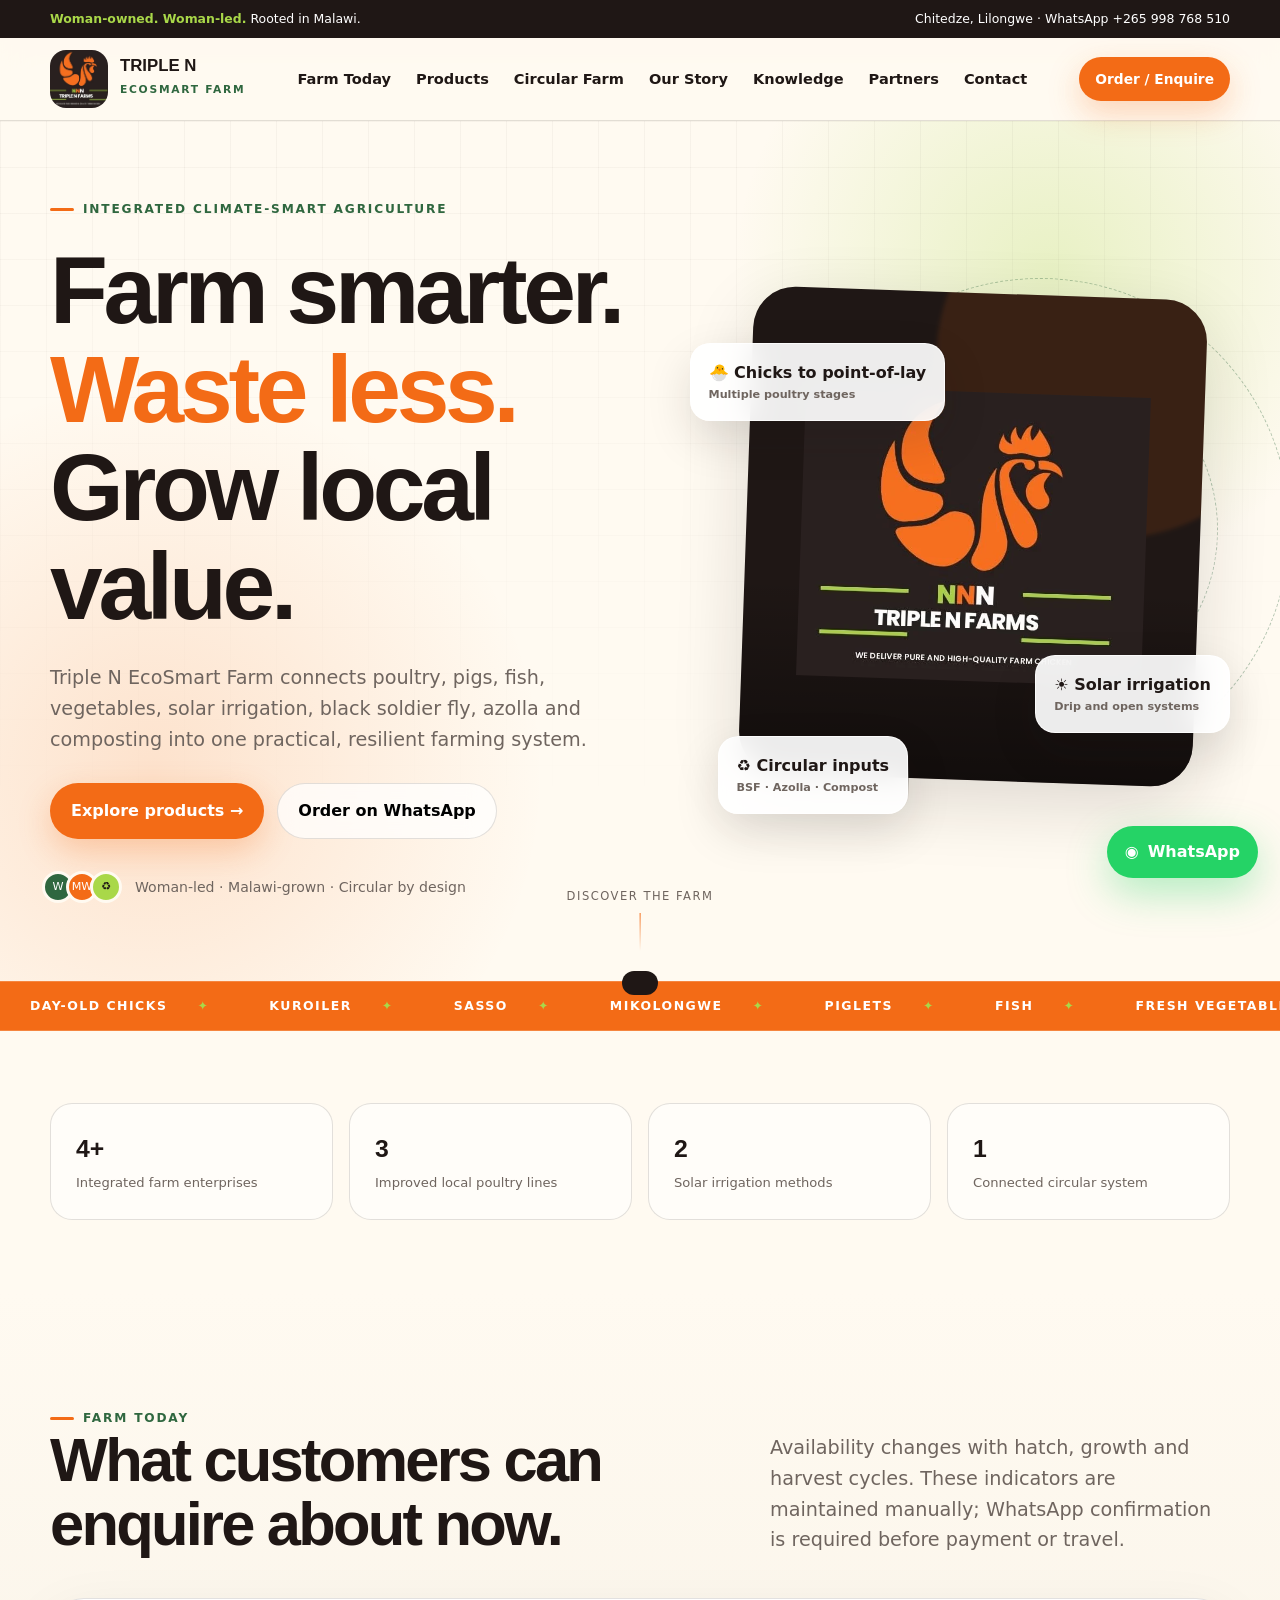
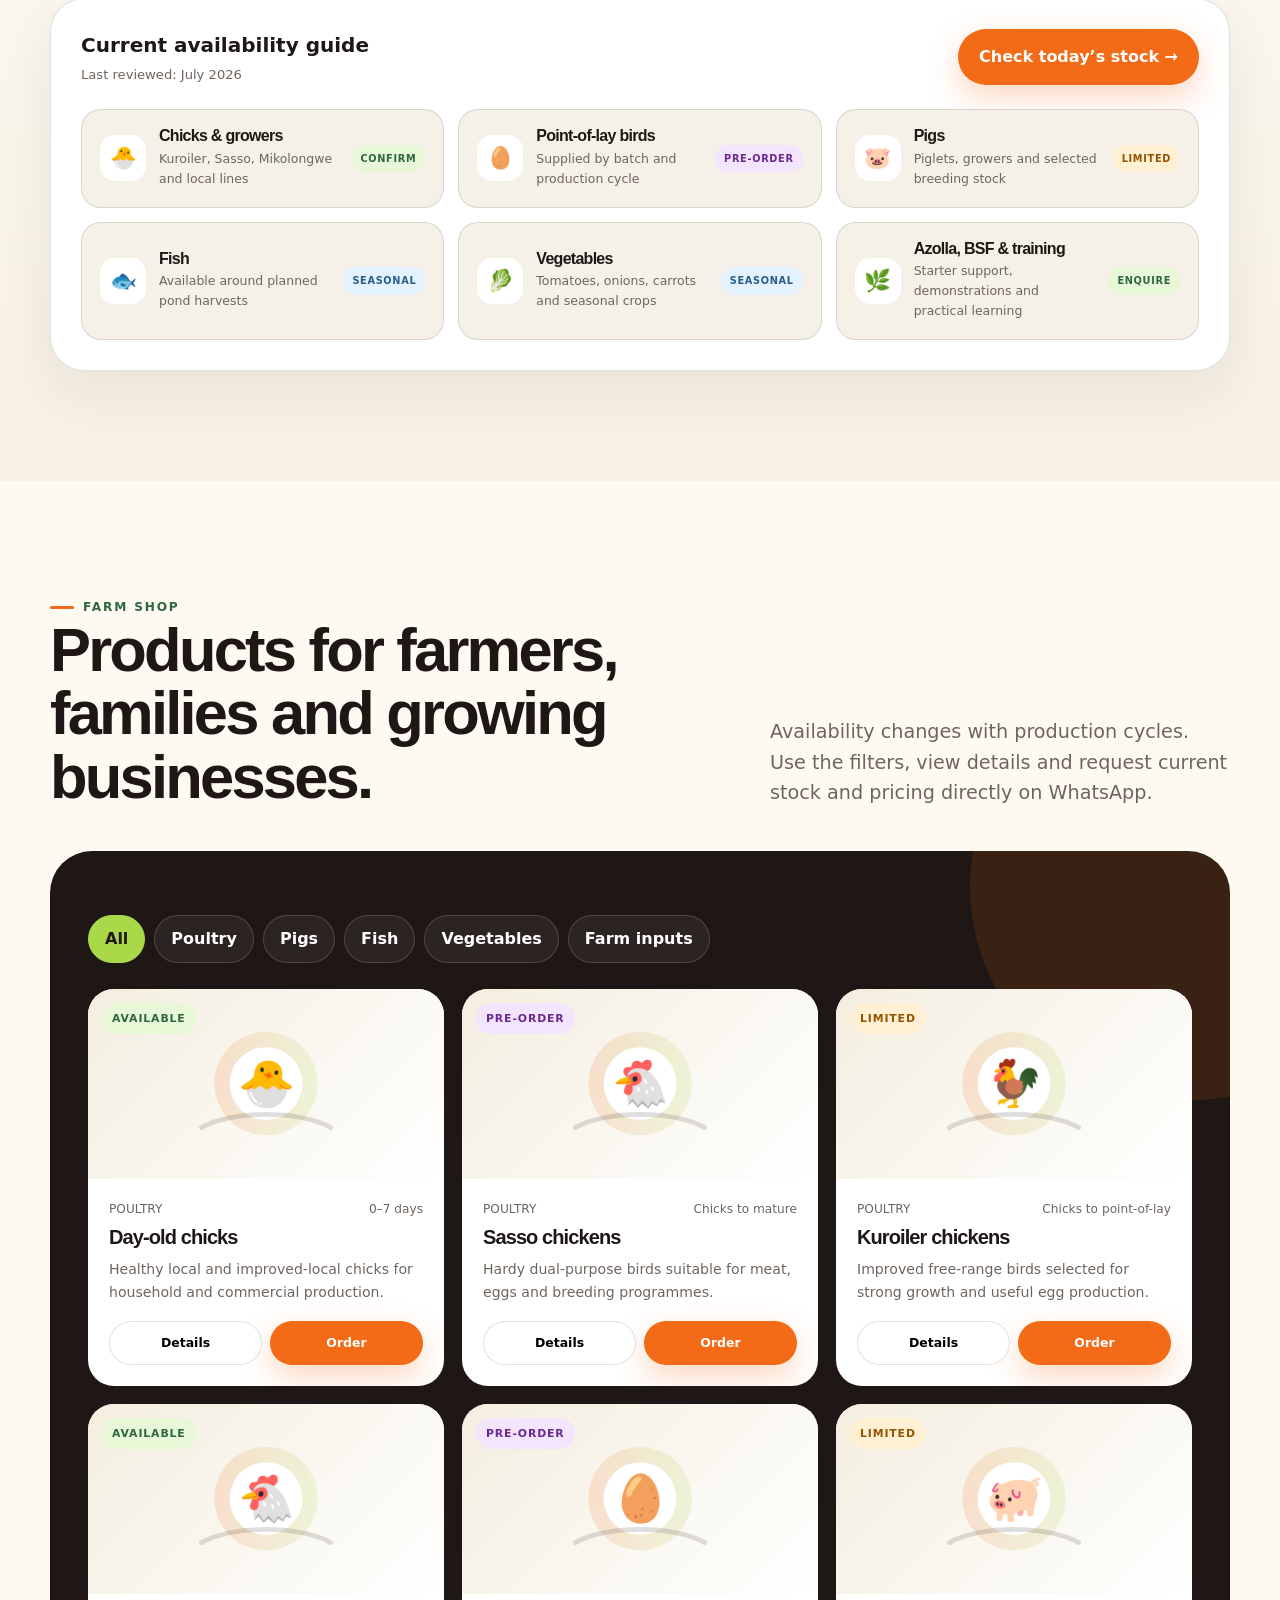
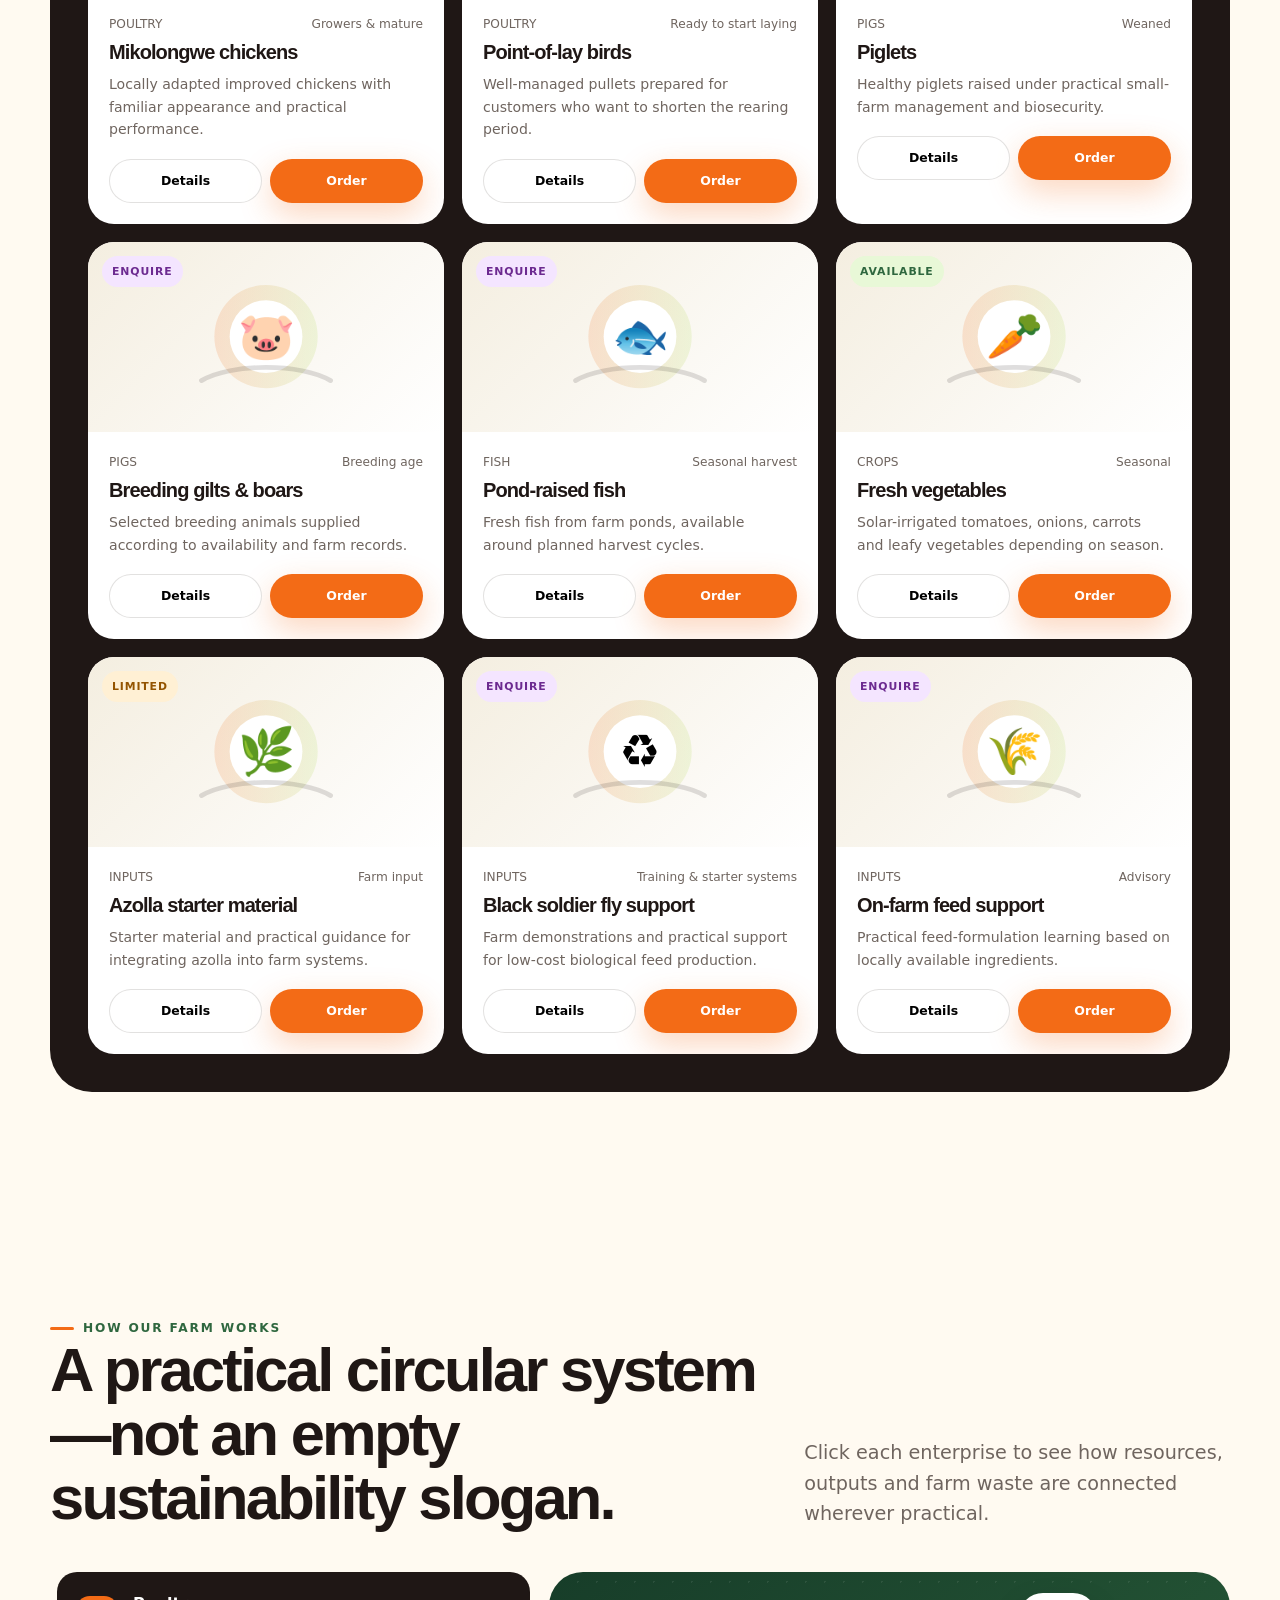
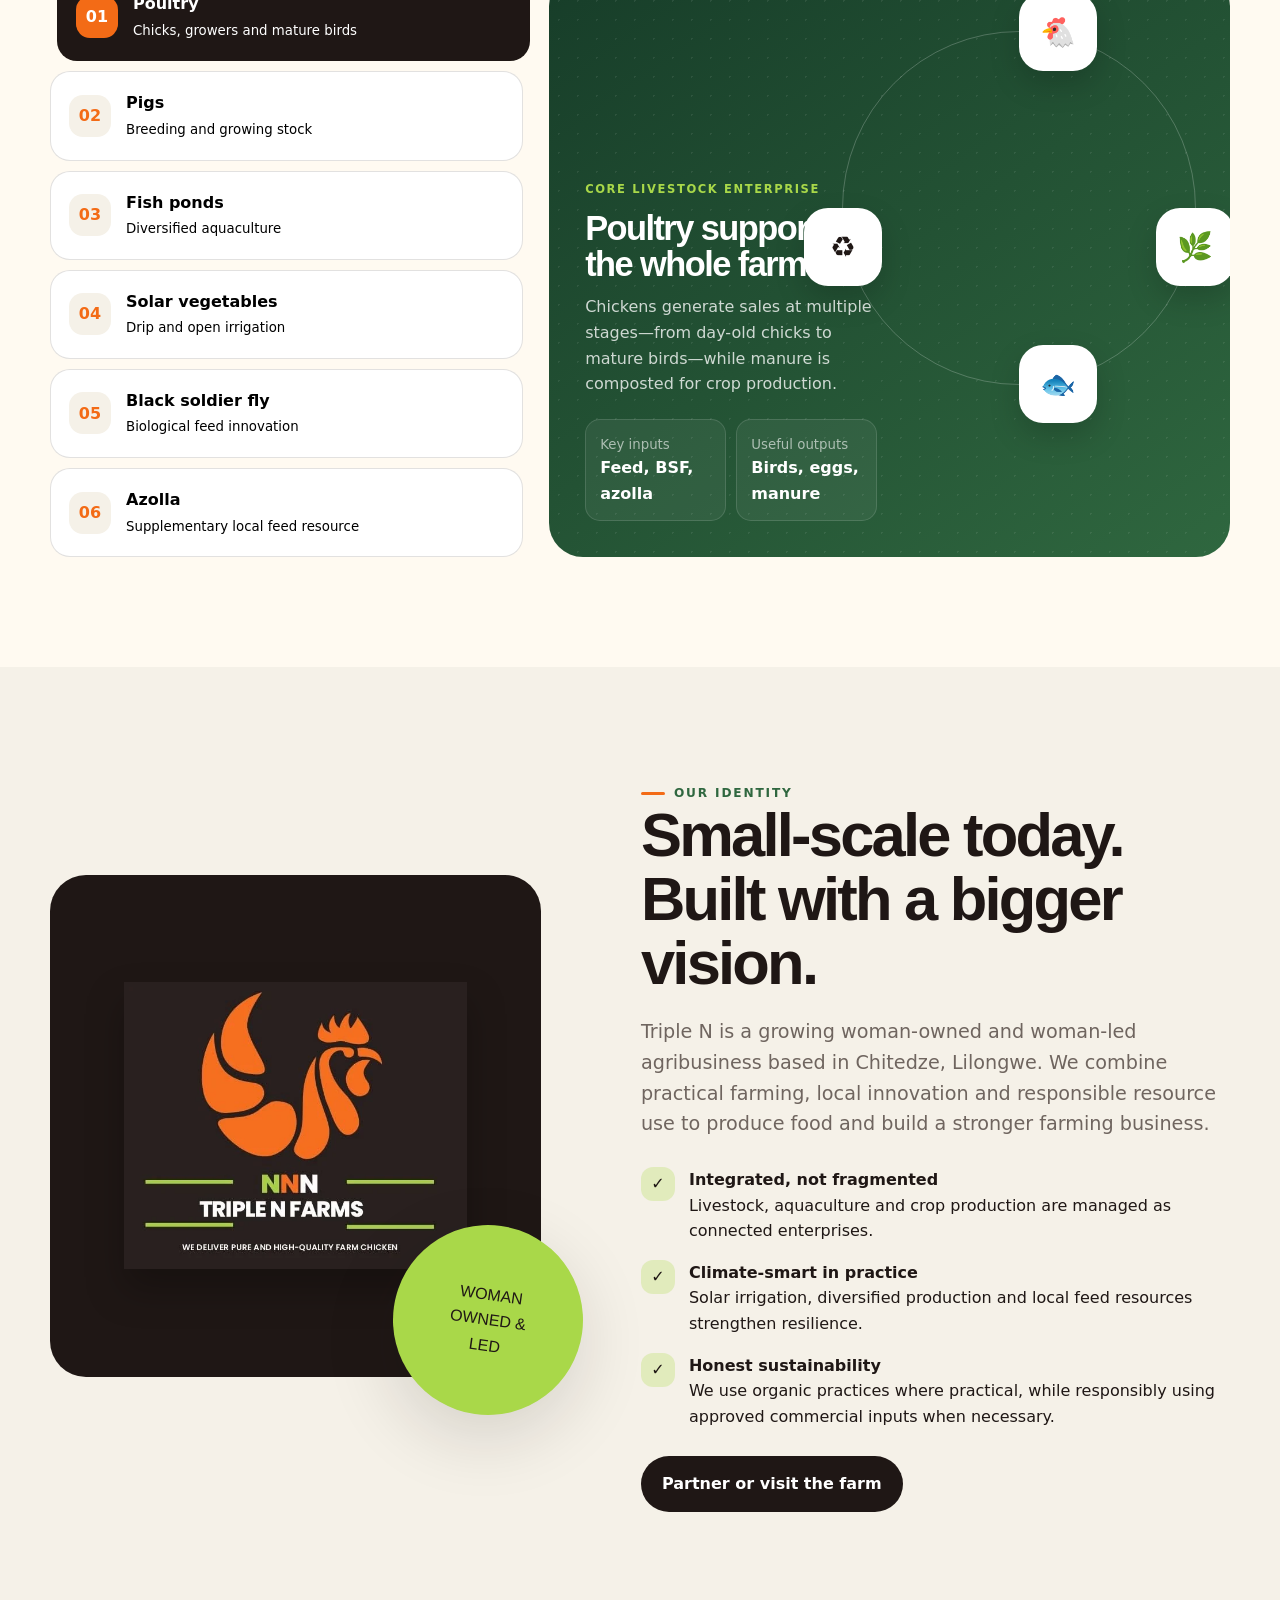
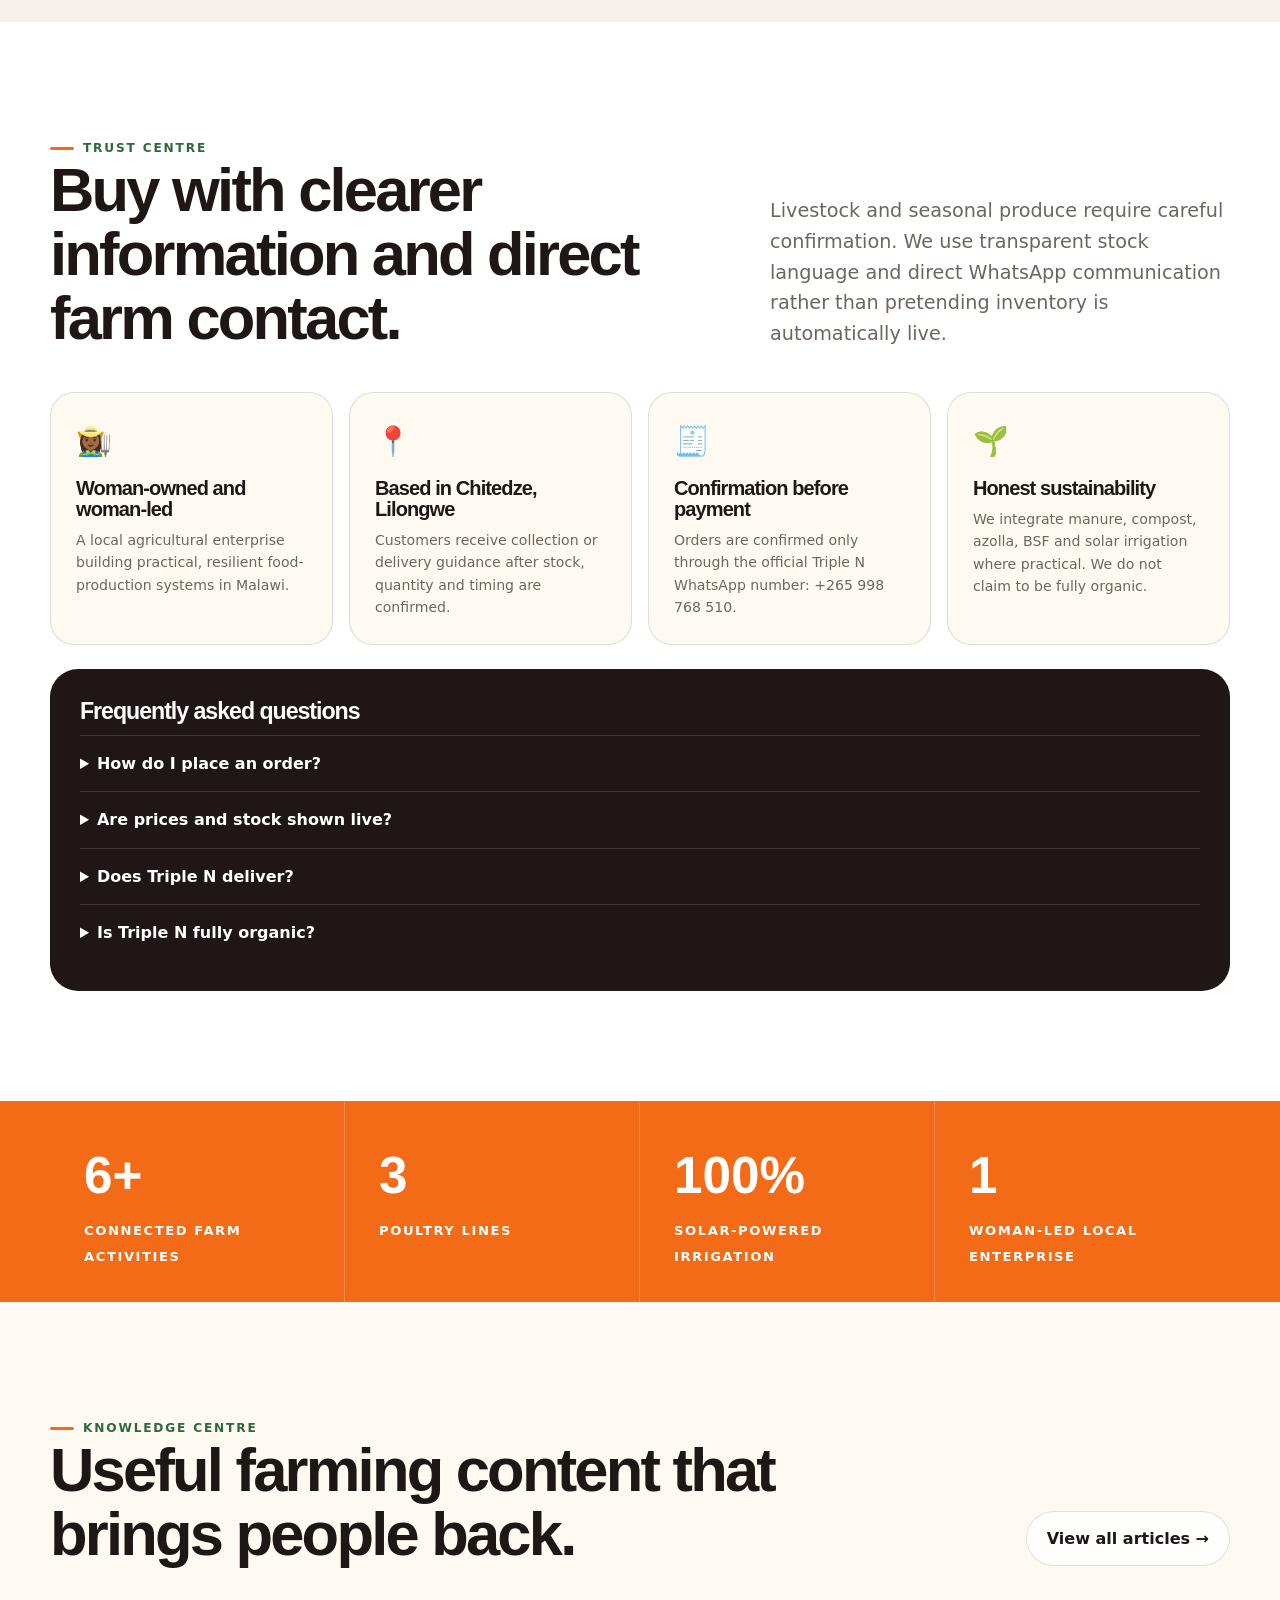
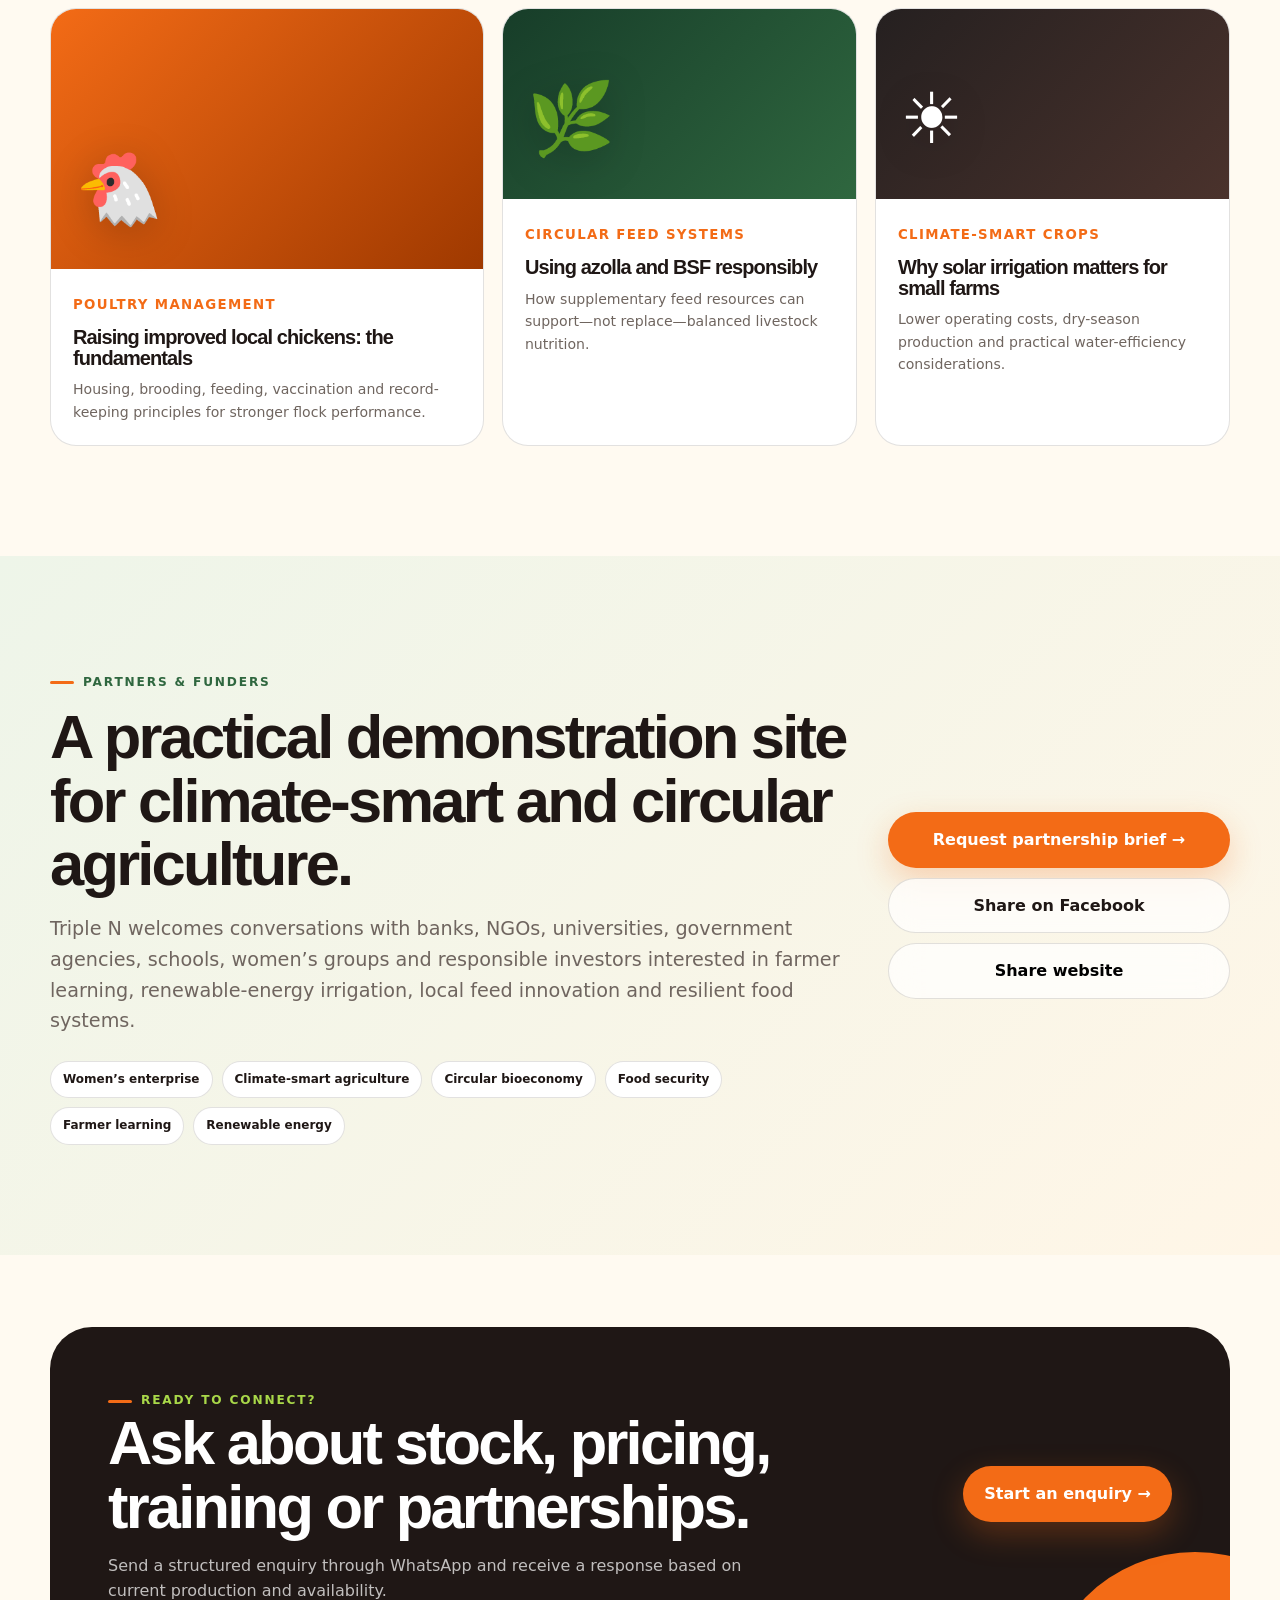
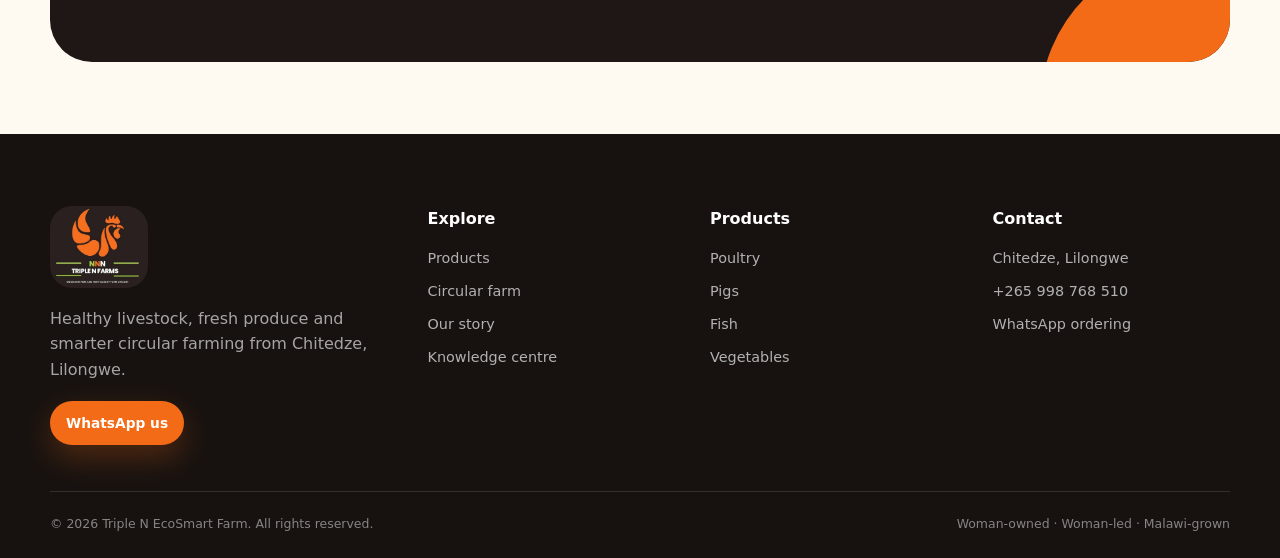
==== commit 6de4b8dc: "Add files via upload" ====
--- a/index.html
+++ b/index.html
@@ -1,12 +1,70 @@
-<!doctype html><html lang="en"><head>
-<meta charset="utf-8"><meta name="viewport" content="width=device-width,initial-scale=1"><meta name="theme-color" content="#1f1715">
-<title>Triple N EcoSmart Farm | Poultry, Pigs, Fish & Climate-Smart Farming in Malawi</title>
-<meta name="description" content="Triple N EcoSmart Farm is a woman-owned and woman-led integrated climate-smart farm in Chitedze, Lilongwe, producing poultry, pigs, fish and solar-irrigated vegetables through circular farming practices.">
-<link rel="canonical" href="https://triplenfarm.com/"><link rel="manifest" href="/site.webmanifest"><link rel="icon" href="[data-uri]">
-<meta property="og:type" content="website"><meta property="og:site_name" content="Triple N EcoSmart Farm"><meta property="og:title" content="Triple N EcoSmart Farm — Smart Farming. Local Value."><meta property="og:description" content="A woman-led integrated climate-smart farm in Chitedze, Lilongwe, connecting poultry, pigs, fish, solar irrigation, BSF, azolla and composting."><meta property="og:url" content="https://triplenfarm.com/"><meta property="og:image" content="https://triplenfarm.com[data-uri]">
-<meta name="twitter:card" content="summary_large_image"><meta name="twitter:title" content="Triple N EcoSmart Farm"><meta name="twitter:description" content="Healthy livestock, fresh produce and smarter circular farming from Chitedze, Lilongwe.">
-
-<script type="application/ld+json">{"@context":"https://schema.org","@type":"LocalBusiness","name":"Triple N EcoSmart Farm","url":"https://triplenfarm.com","logo":"https://triplenfarm.com[data-uri]","image":"https://triplenfarm.com[data-uri]","description":"Woman-owned and woman-led integrated climate-smart farm producing poultry, pigs, fish and vegetables in Chitedze, Lilongwe.","telephone":"+265998768510","address":{"@type":"PostalAddress","addressLocality":"Chitedze","addressRegion":"Lilongwe","addressCountry":"MW"},"sameAs":[],"areaServed":"Malawi","hasOfferCatalog":{"@type":"OfferCatalog","name":"Farm products","itemListElement":[{"@type":"OfferCatalog","name":"Poultry"},{"@type":"OfferCatalog","name":"Pigs"},{"@type":"OfferCatalog","name":"Fish"},{"@type":"OfferCatalog","name":"Vegetables"}]}}</script>
+<!DOCTYPE html>
+<html lang="en"><head>
+<meta charset="utf-8"/><meta content="width=device-width,initial-scale=1,viewport-fit=cover" name="viewport"/><meta content="#1f1715" name="theme-color"/>
+<title>Triple N EcoSmart Farm | Poultry, Pigs, Fish &amp; Climate-Smart Farming in Malawi</title>
+<meta content="Triple N EcoSmart Farm is a woman-owned and woman-led climate-smart agribusiness in Chitedze, Lilongwe, integrating poultry, pigs, fish, solar-irrigated vegetables, azolla, black soldier fly systems, practical farmer learning and WhatsApp ordering." name="description"/>
+<link href="https://triplenfarm.com/" rel="canonical"/><link href="/site.webmanifest" rel="manifest"/><link href="[data-uri]" rel="icon"/>
+<meta content="website" property="og:type"/><meta content="Triple N EcoSmart Farm" property="og:site_name"/><meta content="Triple N EcoSmart Farm — Smart Farming. Local Value." property="og:title"/><meta content="A woman-led integrated climate-smart farm in Chitedze, Lilongwe, connecting poultry, pigs, fish, solar irrigation, BSF, azolla and composting." property="og:description"/><meta content="https://triplenfarm.com/" property="og:url"/><meta content="https://triplenfarm.com/assets/logo.webp" property="og:image"/>
+<meta content="summary_large_image" name="twitter:card"/><meta content="Triple N EcoSmart Farm" name="twitter:title"/><meta content="Healthy livestock, fresh produce and smarter circular farming from Chitedze, Lilongwe." name="twitter:description"/>
+<script type="application/ld+json">{
+  "@context": "https://schema.org",
+  "@type": "LocalBusiness",
+  "name": "Triple N EcoSmart Farm",
+  "url": "https://triplenfarm.com",
+  "logo": "https://triplenfarm.com/assets/logo.webp",
+  "image": "https://triplenfarm.com/assets/logo.webp",
+  "description": "Woman-owned and woman-led integrated climate-smart farm producing poultry, pigs, fish and vegetables in Chitedze, Lilongwe.",
+  "telephone": "+265998768510",
+  "address": {
+    "@type": "PostalAddress",
+    "addressLocality": "Chitedze",
+    "addressRegion": "Lilongwe",
+    "addressCountry": "MW"
+  },
+  "sameAs": [],
+  "areaServed": "Malawi",
+  "hasOfferCatalog": {
+    "@type": "OfferCatalog",
+    "name": "Farm products",
+    "itemListElement": [
+      {
+        "@type": "OfferCatalog",
+        "name": "Poultry"
+      },
+      {
+        "@type": "OfferCatalog",
+        "name": "Pigs"
+      },
+      {
+        "@type": "OfferCatalog",
+        "name": "Fish"
+      },
+      {
+        "@type": "OfferCatalog",
+        "name": "Vegetables"
+      }
+    ]
+  },
+  "contactPoint": {
+    "@type": "ContactPoint",
+    "telephone": "+265998768510",
+    "contactType": "sales and enquiries",
+    "availableLanguage": [
+      "English",
+      "Chichewa"
+    ]
+  },
+  "knowsAbout": [
+    "Poultry farming",
+    "Pig farming",
+    "Fish farming",
+    "Solar irrigation",
+    "Azolla",
+    "Black soldier fly",
+    "Circular agriculture",
+    "Farmer training"
+  ]
+}</script>
 <!-- Analytics placeholders: add GA4, Cloudflare Web Analytics and Microsoft Clarity IDs here after account setup. -->
 <style>
 :root{
@@ -20,27 +78,135 @@
 @media(max-width:650px){.topbar .container{justify-content:center}.topbar span:last-child{display:none}.nav-inner{height:72px}.brand img{width:48px;height:48px}.brand-copy span{display:none}.nav-actions .btn{display:none}.hero-grid{padding:54px 0}.hero-stage{min-height:410px}.hero-logo-card{inset:20px 8px 40px 25px}.orbit.o1{width:380px;height:380px}.float-card{font-size:.76rem;padding:12px}.float-card.f1{top:35px}.float-card.f2{bottom:76px}.section-head{display:block}.section-head p{margin-top:15px}.proof-grid,.impact-grid,.product-grid,.blog-grid,.footer-grid,.form-grid{grid-template-columns:1fr}.catalog-shell{padding:24px 15px;border-radius:28px}.system-stage{min-height:600px;padding:26px}.system-copy{width:100%;padding-top:330px}.system-visual{width:76%;right:12%;top:10%}.story-art{min-height:430px}.story-badge{width:145px;height:145px;font-size:.86rem}.impact-item{border-right:0;border-bottom:1px solid rgba(255,255,255,.22)}.cta{padding:38px 25px}.footer-bottom{display:block}.modal-grid{grid-template-columns:1fr}.modal-art{min-height:220px}.whatsapp span{display:none}.whatsapp{width:56px;height:56px;padding:0;justify-content:center}.section{padding:70px 0}}
 @media(prefers-reduced-motion:reduce){*,*:before,*:after{animation:none!important;scroll-behavior:auto!important;transition-duration:.01ms!important}}
 
+
+/* Production mobile hardening — v4 */
+html{-webkit-text-size-adjust:100%;text-size-adjust:100%;overflow-x:hidden}
+body{min-width:320px;overflow-x:hidden;touch-action:manipulation}
+img,svg,video,canvas{max-width:100%;height:auto}
+button,a,input,select,textarea{font:inherit}
+button,a{touch-action:manipulation}
+:focus-visible{outline:3px solid #ff7a00;outline-offset:3px}
+@supports(height:100dvh){.hero{min-height:calc(100dvh - 104px)}}
+@media(max-width:650px){
+  .container{width:min(100% - 28px,1180px)}
+  .topbar{font-size:.72rem}
+  .nav-inner{height:68px}
+  .brand-copy strong{font-size:.92rem}
+  .hero{min-height:auto}
+  .hero-grid{padding:38px 0 54px;gap:26px}
+  .hero-copy h1{font-size:clamp(2.35rem,12vw,3.55rem);line-height:.98}
+  .hero-copy p{font-size:1rem;line-height:1.65}
+  .hero-actions{display:grid;grid-template-columns:1fr;gap:12px}
+  .hero-actions .btn{width:100%;min-height:50px}
+  .hero-stage{min-height:345px}
+  .hero-logo-card{inset:12px 8px 32px 18px;border-radius:28px}
+  .float-card{max-width:150px}
+  .float-card.f1{top:18px;right:0}
+  .float-card.f2{bottom:40px;left:0}
+  .proof-grid{gap:12px}
+  .proof-card{padding:20px}
+  .filter-row{display:flex;overflow-x:auto;flex-wrap:nowrap;padding-bottom:8px;scrollbar-width:none;-webkit-overflow-scrolling:touch}
+  .filter-row::-webkit-scrollbar{display:none}
+  .filter-btn{flex:0 0 auto;min-height:44px}
+  .product-card{border-radius:22px}
+  .product-body{padding:20px}
+  .system-stage{min-height:auto;padding:22px 16px 28px}
+  .system-visual{position:relative!important;inset:auto!important;width:290px!important;max-width:90%;height:290px;margin:0 auto 22px}
+  .system-copy{width:100%;padding-top:0!important}
+  .system-node{width:68px!important;height:68px!important;font-size:.72rem!important}
+  .story-art{min-height:340px}
+  .story-copy h2,.section-head h2{font-size:clamp(2rem,9vw,2.7rem)}
+  .cta-actions{display:grid;grid-template-columns:1fr;width:100%}
+  .cta-actions .btn{width:100%}
+  input,select,textarea{font-size:16px!important}
+  .modal{padding:10px}
+  .modal-card{max-height:92dvh;border-radius:22px}
+  .mobile-panel a{min-height:48px;display:flex;align-items:center}
+  .whatsapp{bottom:calc(16px + env(safe-area-inset-bottom));right:16px}
+  footer{padding-bottom:calc(28px + env(safe-area-inset-bottom))}
+}
+@media(max-width:380px){
+  .hero-copy h1{font-size:2.25rem}
+  .hero-stage{min-height:315px}
+  .system-visual{width:260px!important;height:260px}
+  .system-node{width:62px!important;height:62px!important}
+}
+
+/* v6 commerce, trust and partnership enhancements */
+.farm-today{background:linear-gradient(180deg,#fffaf1,#f7f1e5)}
+.availability-shell{background:#fff;border:1px solid var(--line);border-radius:34px;padding:30px;box-shadow:0 20px 60px rgba(31,23,21,.08)}
+.availability-head{display:flex;align-items:center;justify-content:space-between;gap:18px;margin-bottom:24px}.availability-head strong{display:block;font-size:1.25rem}.availability-head span{display:block;color:var(--muted);font-size:.82rem;margin-top:3px}
+.availability-grid{display:grid;grid-template-columns:repeat(3,1fr);gap:14px}.availability-card{display:grid;grid-template-columns:auto 1fr auto;align-items:center;gap:13px;padding:18px;border-radius:20px;background:var(--paper);border:1px solid var(--line)}.availability-card h3{font-size:1rem;margin-bottom:4px}.availability-card p{font-size:.78rem;color:var(--muted)}.availability-icon{width:46px;height:46px;display:grid;place-items:center;border-radius:15px;background:#fff;font-size:1.35rem}.availability-status{padding:6px 9px;border-radius:999px;text-transform:uppercase;letter-spacing:.07em;font-size:.61rem;font-weight:900;white-space:nowrap}.status-confirm{background:#e8f8d7;color:#2f673f}.status-preorder{background:#f4e5ff;color:#6c2a90}.status-limited{background:#fff0d4;color:#945400}.status-seasonal{background:#e4f2ff;color:#285e86}
+.trust-centre{background:#fff}.trust-grid{display:grid;grid-template-columns:repeat(4,1fr);gap:16px}.trust-card{padding:25px;border:1px solid var(--line);border-radius:24px;background:var(--cream)}.trust-card>span{font-size:1.8rem}.trust-card h3{margin:14px 0 9px}.trust-card p{color:var(--muted);font-size:.88rem}.faq-shell{margin-top:24px;background:var(--ink);color:#fff;border-radius:28px;padding:30px}.faq-shell>h3{font-size:1.45rem;margin-bottom:12px}.faq-shell details{border-top:1px solid rgba(255,255,255,.13);padding:15px 0}.faq-shell summary{cursor:pointer;font-weight:850}.faq-shell p{color:rgba(255,255,255,.7);padding-top:10px;max-width:850px}
+.partners{background:linear-gradient(135deg,#eef5e9,#fff6e7)}.partner-shell{display:grid;grid-template-columns:1.4fr .6fr;gap:40px;align-items:center}.partner-copy h2{margin:12px 0 18px}.partner-tags{display:flex;flex-wrap:wrap;gap:9px;margin-top:24px}.partner-tags span{background:#fff;border:1px solid var(--line);border-radius:999px;padding:8px 12px;font-size:.75rem;font-weight:800}.partner-actions{display:grid;gap:10px}.partner-actions .btn{width:100%}
+.form-note{font-size:.77rem;color:var(--muted);background:var(--paper);border:1px solid var(--line);border-radius:14px;padding:12px;margin-top:14px}
+@media(max-width:980px){.availability-grid{grid-template-columns:repeat(2,1fr)}.trust-grid{grid-template-columns:repeat(2,1fr)}.partner-shell{grid-template-columns:1fr}}
+@media(max-width:640px){.availability-shell{padding:18px;border-radius:24px}.availability-head{align-items:flex-start;flex-direction:column}.availability-head .btn{width:100%}.availability-grid{grid-template-columns:1fr}.availability-card{grid-template-columns:auto 1fr}.availability-status{grid-column:2;justify-self:start}.trust-grid{grid-template-columns:1fr}.faq-shell{padding:22px}.partner-actions .btn{min-height:48px}}
 </style>
 </head><body>
 <a class="skip" href="#main">Skip to content</a>
 <div class="topbar"><div class="container"><span><strong>Woman-owned. Woman-led.</strong> Rooted in Malawi.</span><span>Chitedze, Lilongwe · WhatsApp +265 998 768 510</span></div></div>
-<nav class="nav"><div class="container nav-inner"><a class="brand" href="/"><img src="[data-uri]" alt="Triple N Farms logo"><span class="brand-copy"><strong>TRIPLE N</strong><span>EcoSmart Farm</span></span></a><div class="nav-links"><a href="#products">Products</a><a href="#system">Circular Farm</a><a href="#story">Our Story</a><a href="#knowledge">Knowledge</a><a href="#contact">Contact</a></div><div class="nav-actions"><button class="btn btn-primary btn-sm" data-open-order>Order / Enquire</button><button class="icon-btn menu-btn" id="menuBtn" aria-label="Open menu">☰</button></div></div><div class="mobile-menu" id="mobileMenu"><a href="#products">Products</a><a href="#system">Circular Farm</a><a href="#story">Our Story</a><a href="#knowledge">Knowledge</a><a href="#contact">Contact</a><button class="btn btn-primary" data-open-order>Order / Enquire</button></div></nav>
+<nav class="nav"><div class="container nav-inner"><a class="brand" href="/"><img alt="Triple N Farms logo" src="[data-uri]"/><span class="brand-copy"><strong>TRIPLE N</strong><span>EcoSmart Farm</span></span></a><div class="nav-links"><a href="#farm-today">Farm Today</a><a href="#products">Products</a><a href="#system">Circular Farm</a><a href="#story">Our Story</a><a href="#knowledge">Knowledge</a><a href="#partners">Partners</a><a href="#contact">Contact</a></div><div class="nav-actions"><button class="btn btn-primary btn-sm" data-open-order="">Order / Enquire</button><button aria-label="Open menu" class="icon-btn menu-btn" id="menuBtn">☰</button></div></div><div class="mobile-menu" id="mobileMenu"><a href="#farm-today">Farm Today</a><a href="#products">Products</a><a href="#system">Circular Farm</a><a href="#story">Our Story</a><a href="#knowledge">Knowledge</a><a href="#partners">Partners</a><a href="#contact">Contact</a><button class="btn btn-primary" data-open-order="">Order / Enquire</button></div></nav>
 <main id="main">
-<header class="hero"><div class="container hero-grid"><div class="hero-copy reveal"><span class="eyebrow">Integrated climate-smart agriculture</span><h1>Farm smarter. <span>Waste less.</span> Grow local value.</h1><p class="lead">Triple N EcoSmart Farm connects poultry, pigs, fish, vegetables, solar irrigation, black soldier fly, azolla and composting into one practical, resilient farming system.</p><div class="hero-actions"><a href="#products" class="btn btn-primary">Explore products →</a><button class="btn btn-outline" data-open-order>Order on WhatsApp</button></div><div class="hero-trust"><div class="trust-dots"><i>W</i><i>MW</i><i>♻</i></div><span>Woman-led · Malawi-grown · Circular by design</span></div></div><div class="hero-stage reveal"><div class="orbit o1"></div><div class="orbit o2"></div><div class="hero-logo-card"><img src="[data-uri]" alt="Triple N Farms chicken emblem and wordmark"></div><div class="float-card f1">🐣 Chicks to point-of-lay<small>Multiple poultry stages</small></div><div class="float-card f2">☀️ Solar irrigation<small>Drip and open systems</small></div><div class="float-card f3">♻️ Circular inputs<small>BSF · Azolla · Compost</small></div></div></div><div class="hero-scroll">Discover the farm</div></header>
+<header class="hero"><div class="container hero-grid"><div class="hero-copy reveal"><span class="eyebrow">Integrated climate-smart agriculture</span><h1>Farm smarter. <span>Waste less.</span> Grow local value.</h1><p class="lead">Triple N EcoSmart Farm connects poultry, pigs, fish, vegetables, solar irrigation, black soldier fly, azolla and composting into one practical, resilient farming system.</p><div class="hero-actions"><a class="btn btn-primary" href="#products">Explore products →</a><button class="btn btn-outline" data-open-order="">Order on WhatsApp</button></div><div class="hero-trust"><div class="trust-dots"><i>W</i><i>MW</i><i>♻</i></div><span>Woman-led · Malawi-grown · Circular by design</span></div></div><div class="hero-stage reveal"><div class="orbit o1"></div><div class="orbit o2"></div><div class="hero-logo-card"><img alt="Triple N Farms chicken emblem and wordmark" src="[data-uri]"/></div><div class="float-card f1">🐣 Chicks to point-of-lay<small>Multiple poultry stages</small></div><div class="float-card f2">☀️ Solar irrigation<small>Drip and open systems</small></div><div class="float-card f3">♻️ Circular inputs<small>BSF · Azolla · Compost</small></div></div></div><div class="hero-scroll">Discover the farm</div></header>
 <div class="ticker"><div class="ticker-track"><span class="ticker-item">Day-old chicks</span><span class="ticker-item">Kuroiler</span><span class="ticker-item">Sasso</span><span class="ticker-item">Mikolongwe</span><span class="ticker-item">Piglets</span><span class="ticker-item">Fish</span><span class="ticker-item">Fresh vegetables</span><span class="ticker-item">Farm training</span><span class="ticker-item">Day-old chicks</span><span class="ticker-item">Kuroiler</span><span class="ticker-item">Sasso</span><span class="ticker-item">Mikolongwe</span><span class="ticker-item">Piglets</span><span class="ticker-item">Fish</span><span class="ticker-item">Fresh vegetables</span><span class="ticker-item">Farm training</span></div></div>
 <section class="section-sm"><div class="container proof-grid"><div class="proof reveal"><strong>4+</strong><span>Integrated farm enterprises</span></div><div class="proof reveal"><strong>3</strong><span>Improved local poultry lines</span></div><div class="proof reveal"><strong>2</strong><span>Solar irrigation methods</span></div><div class="proof reveal"><strong>1</strong><span>Connected circular system</span></div></div></section>
-<section class="section" id="products"><div class="container"><div class="section-head reveal"><div><span class="eyebrow">Farm shop</span><h2>Products for farmers, families and growing businesses.</h2></div><p class="lead">Availability changes with production cycles. Use the filters, view details and request current stock and pricing directly on WhatsApp.</p></div><div class="catalog-shell"><div class="filters" role="group" aria-label="Filter farm products"><button class="filter active" data-filter="all">All</button><button class="filter" data-filter="poultry">Poultry</button><button class="filter" data-filter="pigs">Pigs</button><button class="filter" data-filter="fish">Fish</button><button class="filter" data-filter="crops">Vegetables</button><button class="filter" data-filter="inputs">Farm inputs</button></div><div class="product-grid" id="productGrid"></div></div></div></section>
-<section class="section" id="system"><div class="container"><div class="section-head reveal"><div><span class="eyebrow">How our farm works</span><h2>A practical circular system—not an empty sustainability slogan.</h2></div><p class="lead">Click each enterprise to see how resources, outputs and farm waste are connected wherever practical.</p></div><div class="system-wrap"><div class="system-nav reveal"><button class="system-btn active" data-system="poultry"><span class="num">01</span><span><strong>Poultry</strong><br><small>Chicks, growers and mature birds</small></span></button><button class="system-btn" data-system="pigs"><span class="num">02</span><span><strong>Pigs</strong><br><small>Breeding and growing stock</small></span></button><button class="system-btn" data-system="fish"><span class="num">03</span><span><strong>Fish ponds</strong><br><small>Diversified aquaculture</small></span></button><button class="system-btn" data-system="crops"><span class="num">04</span><span><strong>Solar vegetables</strong><br><small>Drip and open irrigation</small></span></button><button class="system-btn" data-system="bsf"><span class="num">05</span><span><strong>Black soldier fly</strong><br><small>Biological feed innovation</small></span></button><button class="system-btn" data-system="azolla"><span class="num">06</span><span><strong>Azolla</strong><br><small>Supplementary local feed resource</small></span></button></div><div class="system-stage reveal"><div class="system-visual"><span class="system-node">🐔</span><span class="system-node">🌿</span><span class="system-node">🐟</span><span class="system-node">♻️</span></div><div class="system-copy"><span class="tag" id="systemTag">Core livestock enterprise</span><h3 id="systemTitle">Poultry supports the whole farm</h3><p id="systemText">Chickens generate sales at multiple stages—from day-old chicks to mature birds—while manure is composted for crop production.</p><div class="system-metrics"><div><small>Key inputs</small><strong id="systemInput">Feed, BSF, azolla</strong></div><div><small>Useful outputs</small><strong id="systemOutput">Birds, eggs, manure</strong></div></div></div></div></div></div></section>
-<section class="section story" id="story"><div class="container story-grid"><div class="story-art reveal"><div class="story-main"><img src="[data-uri]" alt="Triple N Farm logo"></div><div class="story-badge">WOMAN<br>OWNED &<br>LED</div></div><div class="reveal"><span class="eyebrow">Our identity</span><h2>Small-scale today. Built with a bigger vision.</h2><p class="lead" style="margin-top:22px">Triple N is a growing woman-owned and woman-led agribusiness based in Chitedze, Lilongwe. We combine practical farming, local innovation and responsible resource use to produce food and build a stronger farming business.</p><div class="story-points"><div class="story-point"><i>✓</i><div><strong>Integrated, not fragmented</strong><p>Livestock, aquaculture and crop production are managed as connected enterprises.</p></div></div><div class="story-point"><i>✓</i><div><strong>Climate-smart in practice</strong><p>Solar irrigation, diversified production and local feed resources strengthen resilience.</p></div></div><div class="story-point"><i>✓</i><div><strong>Honest sustainability</strong><p>We use organic practices where practical, while responsibly using approved commercial inputs when necessary.</p></div></div></div><button class="btn btn-dark" data-open-order>Partner or visit the farm</button></div></div></section>
+<section class="section farm-today" id="farm-today">
+<div class="container">
+<div class="section-head reveal">
+<div><span class="eyebrow">Farm Today</span><h2>What customers can enquire about now.</h2></div>
+<p class="lead">Availability changes with hatch, growth and harvest cycles. These indicators are maintained manually; WhatsApp confirmation is required before payment or travel.</p>
+</div>
+<div class="availability-shell reveal">
+<div class="availability-head">
+<div><strong>Current availability guide</strong><span>Last reviewed: July 2026</span></div>
+<button class="btn btn-primary" data-open-order="">Check today’s stock →</button>
+</div>
+<div class="availability-grid">
+<article class="availability-card"><span class="availability-icon">🐣</span><div><h3>Chicks &amp; growers</h3><p>Kuroiler, Sasso, Mikolongwe and local lines</p></div><span class="availability-status status-confirm">Confirm</span></article>
+<article class="availability-card"><span class="availability-icon">🥚</span><div><h3>Point-of-lay birds</h3><p>Supplied by batch and production cycle</p></div><span class="availability-status status-preorder">Pre-order</span></article>
+<article class="availability-card"><span class="availability-icon">🐷</span><div><h3>Pigs</h3><p>Piglets, growers and selected breeding stock</p></div><span class="availability-status status-limited">Limited</span></article>
+<article class="availability-card"><span class="availability-icon">🐟</span><div><h3>Fish</h3><p>Available around planned pond harvests</p></div><span class="availability-status status-seasonal">Seasonal</span></article>
+<article class="availability-card"><span class="availability-icon">🥬</span><div><h3>Vegetables</h3><p>Tomatoes, onions, carrots and seasonal crops</p></div><span class="availability-status status-seasonal">Seasonal</span></article>
+<article class="availability-card"><span class="availability-icon">🌿</span><div><h3>Azolla, BSF &amp; training</h3><p>Starter support, demonstrations and practical learning</p></div><span class="availability-status status-confirm">Enquire</span></article>
+</div>
+</div>
+</div>
+</section><section class="section" id="products"><div class="container"><div class="section-head reveal"><div><span class="eyebrow">Farm shop</span><h2>Products for farmers, families and growing businesses.</h2></div><p class="lead">Availability changes with production cycles. Use the filters, view details and request current stock and pricing directly on WhatsApp.</p></div><div class="catalog-shell"><div aria-label="Filter farm products" class="filters" role="group"><button class="filter active" data-filter="all">All</button><button class="filter" data-filter="poultry">Poultry</button><button class="filter" data-filter="pigs">Pigs</button><button class="filter" data-filter="fish">Fish</button><button class="filter" data-filter="crops">Vegetables</button><button class="filter" data-filter="inputs">Farm inputs</button></div><div class="product-grid" id="productGrid"></div></div></div></section>
+<section class="section" id="system"><div class="container"><div class="section-head reveal"><div><span class="eyebrow">How our farm works</span><h2>A practical circular system—not an empty sustainability slogan.</h2></div><p class="lead">Click each enterprise to see how resources, outputs and farm waste are connected wherever practical.</p></div><div class="system-wrap"><div class="system-nav reveal"><button class="system-btn active" data-system="poultry"><span class="num">01</span><span><strong>Poultry</strong><br/><small>Chicks, growers and mature birds</small></span></button><button class="system-btn" data-system="pigs"><span class="num">02</span><span><strong>Pigs</strong><br/><small>Breeding and growing stock</small></span></button><button class="system-btn" data-system="fish"><span class="num">03</span><span><strong>Fish ponds</strong><br/><small>Diversified aquaculture</small></span></button><button class="system-btn" data-system="crops"><span class="num">04</span><span><strong>Solar vegetables</strong><br/><small>Drip and open irrigation</small></span></button><button class="system-btn" data-system="bsf"><span class="num">05</span><span><strong>Black soldier fly</strong><br/><small>Biological feed innovation</small></span></button><button class="system-btn" data-system="azolla"><span class="num">06</span><span><strong>Azolla</strong><br/><small>Supplementary local feed resource</small></span></button></div><div class="system-stage reveal"><div class="system-visual"><span class="system-node">🐔</span><span class="system-node">🌿</span><span class="system-node">🐟</span><span class="system-node">♻️</span></div><div class="system-copy"><span class="tag" id="systemTag">Core livestock enterprise</span><h3 id="systemTitle">Poultry supports the whole farm</h3><p id="systemText">Chickens generate sales at multiple stages—from day-old chicks to mature birds—while manure is composted for crop production.</p><div class="system-metrics"><div><small>Key inputs</small><strong id="systemInput">Feed, BSF, azolla</strong></div><div><small>Useful outputs</small><strong id="systemOutput">Birds, eggs, manure</strong></div></div></div></div></div></div></section>
+<section class="section story" id="story"><div class="container story-grid"><div class="story-art reveal"><div class="story-main"><img alt="Triple N Farm logo" src="[data-uri]"/></div><div class="story-badge">WOMAN<br/>OWNED &amp;<br/>LED</div></div><div class="reveal"><span class="eyebrow">Our identity</span><h2>Small-scale today. Built with a bigger vision.</h2><p class="lead" style="margin-top:22px">Triple N is a growing woman-owned and woman-led agribusiness based in Chitedze, Lilongwe. We combine practical farming, local innovation and responsible resource use to produce food and build a stronger farming business.</p><div class="story-points"><div class="story-point"><i>✓</i><div><strong>Integrated, not fragmented</strong><p>Livestock, aquaculture and crop production are managed as connected enterprises.</p></div></div><div class="story-point"><i>✓</i><div><strong>Climate-smart in practice</strong><p>Solar irrigation, diversified production and local feed resources strengthen resilience.</p></div></div><div class="story-point"><i>✓</i><div><strong>Honest sustainability</strong><p>We use organic practices where practical, while responsibly using approved commercial inputs when necessary.</p></div></div></div><button class="btn btn-dark" data-open-order="">Partner or visit the farm</button></div></div></section><section class="section trust-centre" id="trust">
+<div class="container">
+<div class="section-head reveal"><div><span class="eyebrow">Trust Centre</span><h2>Buy with clearer information and direct farm contact.</h2></div><p class="lead">Livestock and seasonal produce require careful confirmation. We use transparent stock language and direct WhatsApp communication rather than pretending inventory is automatically live.</p></div>
+<div class="trust-grid">
+<article class="trust-card reveal"><span>👩🏾‍🌾</span><h3>Woman-owned and woman-led</h3><p>A local agricultural enterprise building practical, resilient food-production systems in Malawi.</p></article>
+<article class="trust-card reveal"><span>📍</span><h3>Based in Chitedze, Lilongwe</h3><p>Customers receive collection or delivery guidance after stock, quantity and timing are confirmed.</p></article>
+<article class="trust-card reveal"><span>🧾</span><h3>Confirmation before payment</h3><p>Orders are confirmed only through the official Triple N WhatsApp number: +265 998 768 510.</p></article>
+<article class="trust-card reveal"><span>🌱</span><h3>Honest sustainability</h3><p>We integrate manure, compost, azolla, BSF and solar irrigation where practical. We do not claim to be fully organic.</p></article>
+</div>
+<div class="faq-shell reveal">
+<h3>Frequently asked questions</h3>
+<details><summary>How do I place an order?</summary><p>Select a product, complete the short order request and continue to WhatsApp. Triple N then confirms current availability, price, collection or delivery.</p></details>
+<details><summary>Are prices and stock shown live?</summary><p>No. Production changes regularly, so the website uses availability guides. Always confirm current stock and price on WhatsApp before paying or travelling.</p></details>
+<details><summary>Does Triple N deliver?</summary><p>Collection and delivery options depend on the product, quantity and location. Send your district or town in the order request for guidance.</p></details>
+<details><summary>Is Triple N fully organic?</summary><p>No. The farm uses integrated sustainable practices and circular resource use, but may use approved commercial inputs when necessary.</p></details>
+</div>
+</div>
+</section>
 <section class="impact-band" id="impactBand"><div class="container impact-grid"><div class="impact-item"><strong data-count="6" data-suffix="+">0</strong><span>Connected farm activities</span></div><div class="impact-item"><strong data-count="3">0</strong><span>Poultry lines</span></div><div class="impact-item"><strong data-count="100" data-suffix="%">0</strong><span>Solar-powered irrigation</span></div><div class="impact-item"><strong data-count="1">0</strong><span>Woman-led local enterprise</span></div></div></section>
-<section class="section" id="knowledge"><div class="container"><div class="section-head reveal"><div><span class="eyebrow">Knowledge centre</span><h2>Useful farming content that brings people back.</h2></div><a class="btn btn-outline" href="/knowledge.html">View all articles →</a></div><div class="blog-grid"><a class="post reveal" href="/blog/raising-improved-local-chickens.html"><div class="post-art"><span class="glyph">🐔</span></div><div class="post-body"><small>Poultry management</small><h3>Raising improved local chickens: the fundamentals</h3><p>Housing, brooding, feeding, vaccination and record-keeping principles for stronger flock performance.</p></div></a><a class="post reveal" href="/blog/azolla-and-bsf.html"><div class="post-art"><span class="glyph">🌿</span></div><div class="post-body"><small>Circular feed systems</small><h3>Using azolla and BSF responsibly</h3><p>How supplementary feed resources can support—not replace—balanced livestock nutrition.</p></div></a><a class="post reveal" href="/blog/solar-irrigation.html"><div class="post-art"><span class="glyph">☀️</span></div><div class="post-body"><small>Climate-smart crops</small><h3>Why solar irrigation matters for small farms</h3><p>Lower operating costs, dry-season production and practical water-efficiency considerations.</p></div></a></div></div></section>
-<section class="section-sm" id="contact"><div class="container"><div class="cta reveal"><div><span class="eyebrow" style="color:var(--lime)">Ready to connect?</span><h2>Ask about stock, pricing, training or partnerships.</h2><p>Send a structured enquiry through WhatsApp and receive a response based on current production and availability.</p></div><button class="btn btn-primary" data-open-order>Start an enquiry →</button></div></div></section>
+<section class="section" id="knowledge"><div class="container"><div class="section-head reveal"><div><span class="eyebrow">Knowledge centre</span><h2>Useful farming content that brings people back.</h2></div><a class="btn btn-outline" href="/knowledge.html">View all articles →</a></div><div class="blog-grid"><a class="post reveal" href="/raising-improved-local-chickens.html"><div class="post-art"><span class="glyph">🐔</span></div><div class="post-body"><small>Poultry management</small><h3>Raising improved local chickens: the fundamentals</h3><p>Housing, brooding, feeding, vaccination and record-keeping principles for stronger flock performance.</p></div></a><a class="post reveal" href="/azolla-and-bsf.html"><div class="post-art"><span class="glyph">🌿</span></div><div class="post-body"><small>Circular feed systems</small><h3>Using azolla and BSF responsibly</h3><p>How supplementary feed resources can support—not replace—balanced livestock nutrition.</p></div></a><a class="post reveal" href="/solar-irrigation.html"><div class="post-art"><span class="glyph">☀️</span></div><div class="post-body"><small>Climate-smart crops</small><h3>Why solar irrigation matters for small farms</h3><p>Lower operating costs, dry-season production and practical water-efficiency considerations.</p></div></a></div></div></section>
+<section class="section partners" id="partners">
+<div class="container partner-shell reveal">
+<div class="partner-copy"><span class="eyebrow">Partners &amp; Funders</span><h2>A practical demonstration site for climate-smart and circular agriculture.</h2><p class="lead">Triple N welcomes conversations with banks, NGOs, universities, government agencies, schools, women’s groups and responsible investors interested in farmer learning, renewable-energy irrigation, local feed innovation and resilient food systems.</p>
+<div class="partner-tags"><span>Women’s enterprise</span><span>Climate-smart agriculture</span><span>Circular bioeconomy</span><span>Food security</span><span>Farmer learning</span><span>Renewable energy</span></div></div>
+<div class="partner-actions"><button class="btn btn-primary" id="partnerEnquiry">Request partnership brief →</button><a class="btn btn-outline" href="https://www.facebook.com/sharer/sharer.php?u=https%3A%2F%2Ftriplenfarm.com" rel="noopener" target="_blank">Share on Facebook</a><button class="btn btn-outline" id="shareSite">Share website</button></div>
+</div>
+</section><section class="section-sm" id="contact"><div class="container"><div class="cta reveal"><div><span class="eyebrow" style="color:var(--lime)">Ready to connect?</span><h2>Ask about stock, pricing, training or partnerships.</h2><p>Send a structured enquiry through WhatsApp and receive a response based on current production and availability.</p></div><button class="btn btn-primary" data-open-order="">Start an enquiry →</button></div></div></section>
 </main>
-<footer class="footer"><div class="container"><div class="footer-grid"><div class="footer-brand"><img src="[data-uri]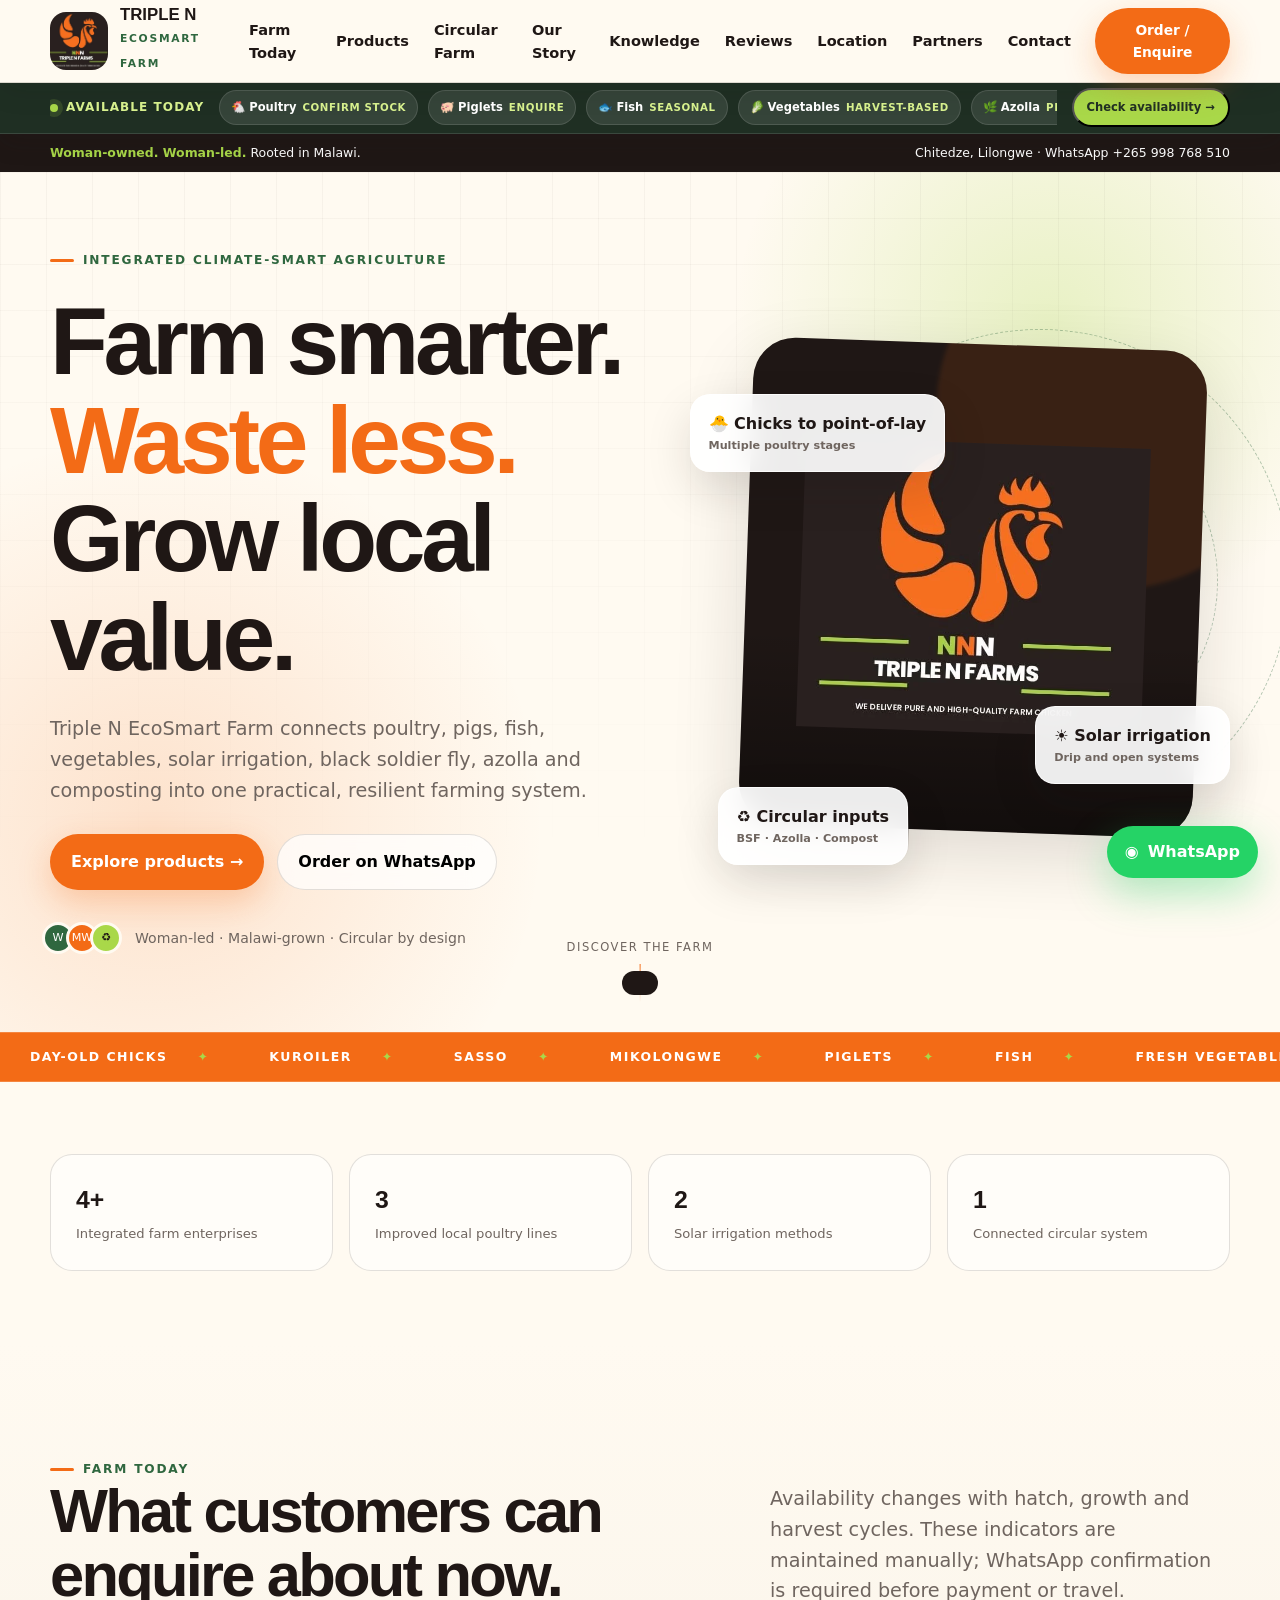
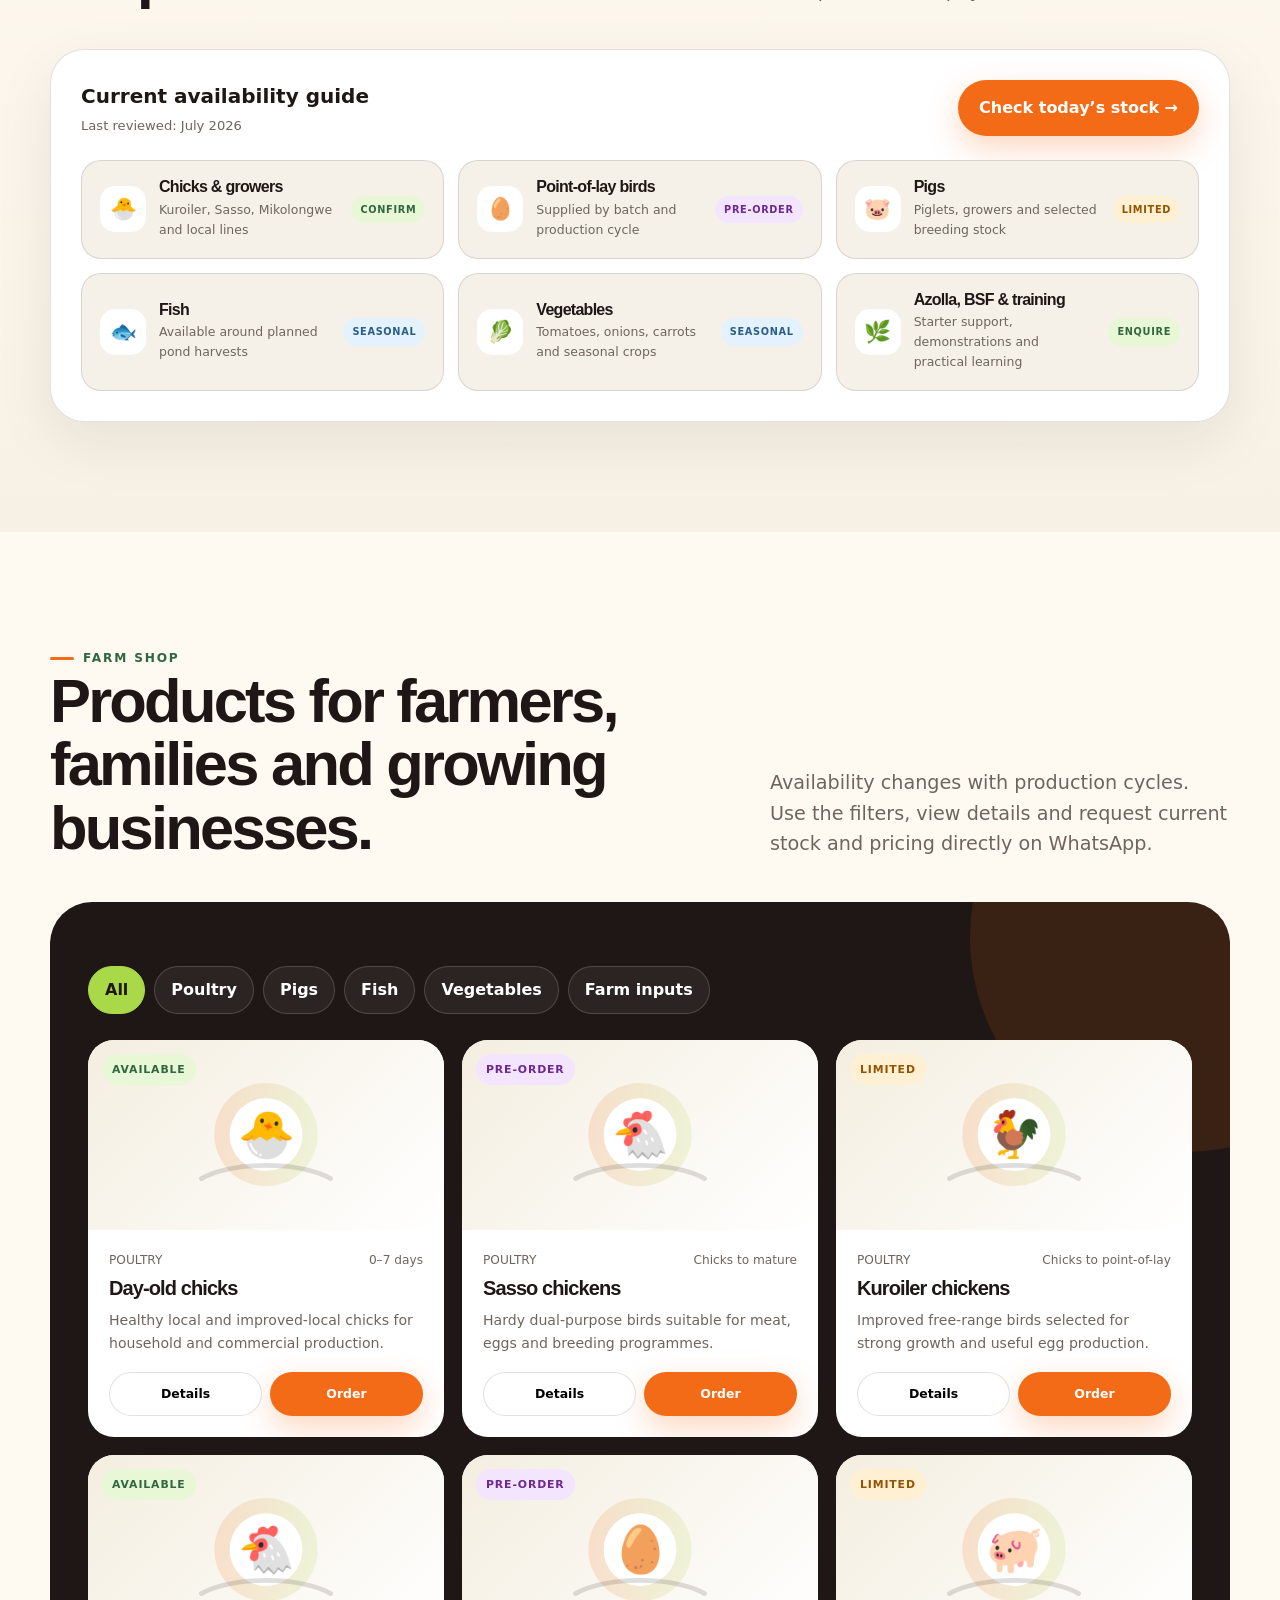
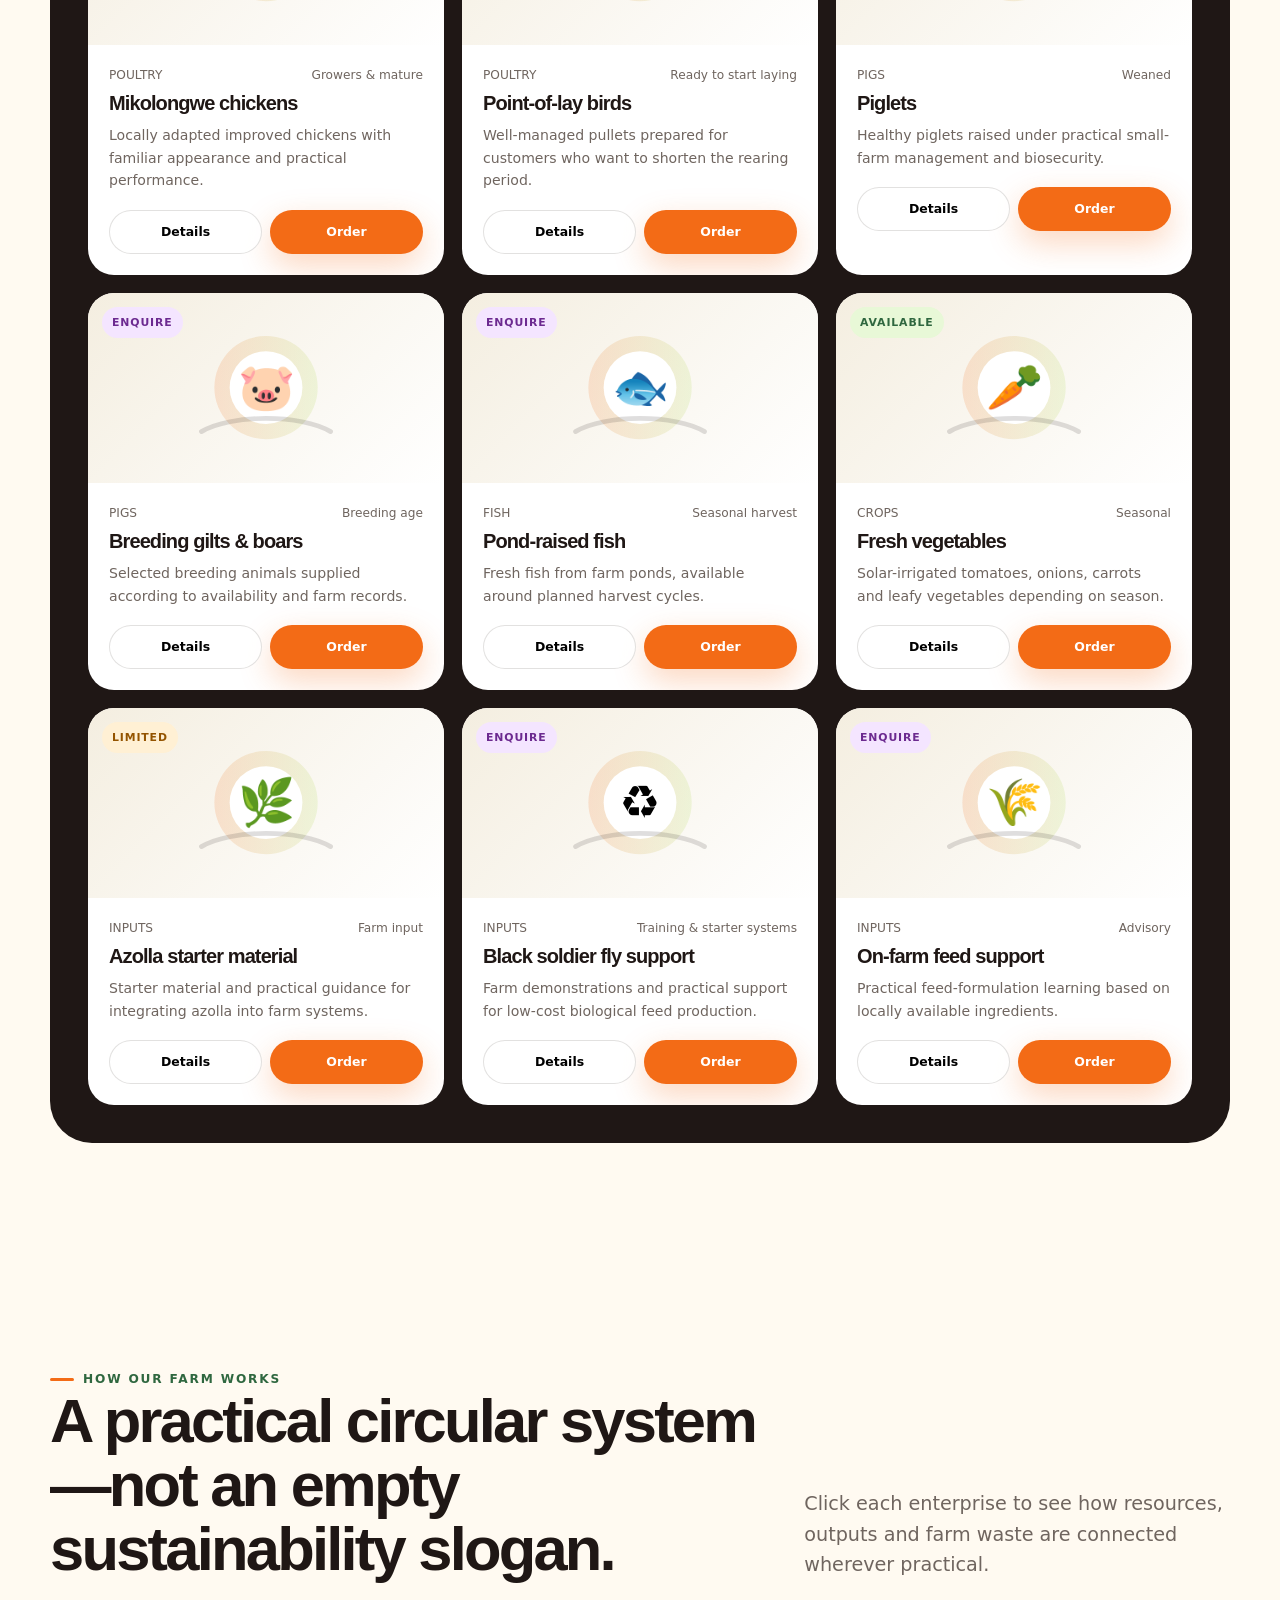
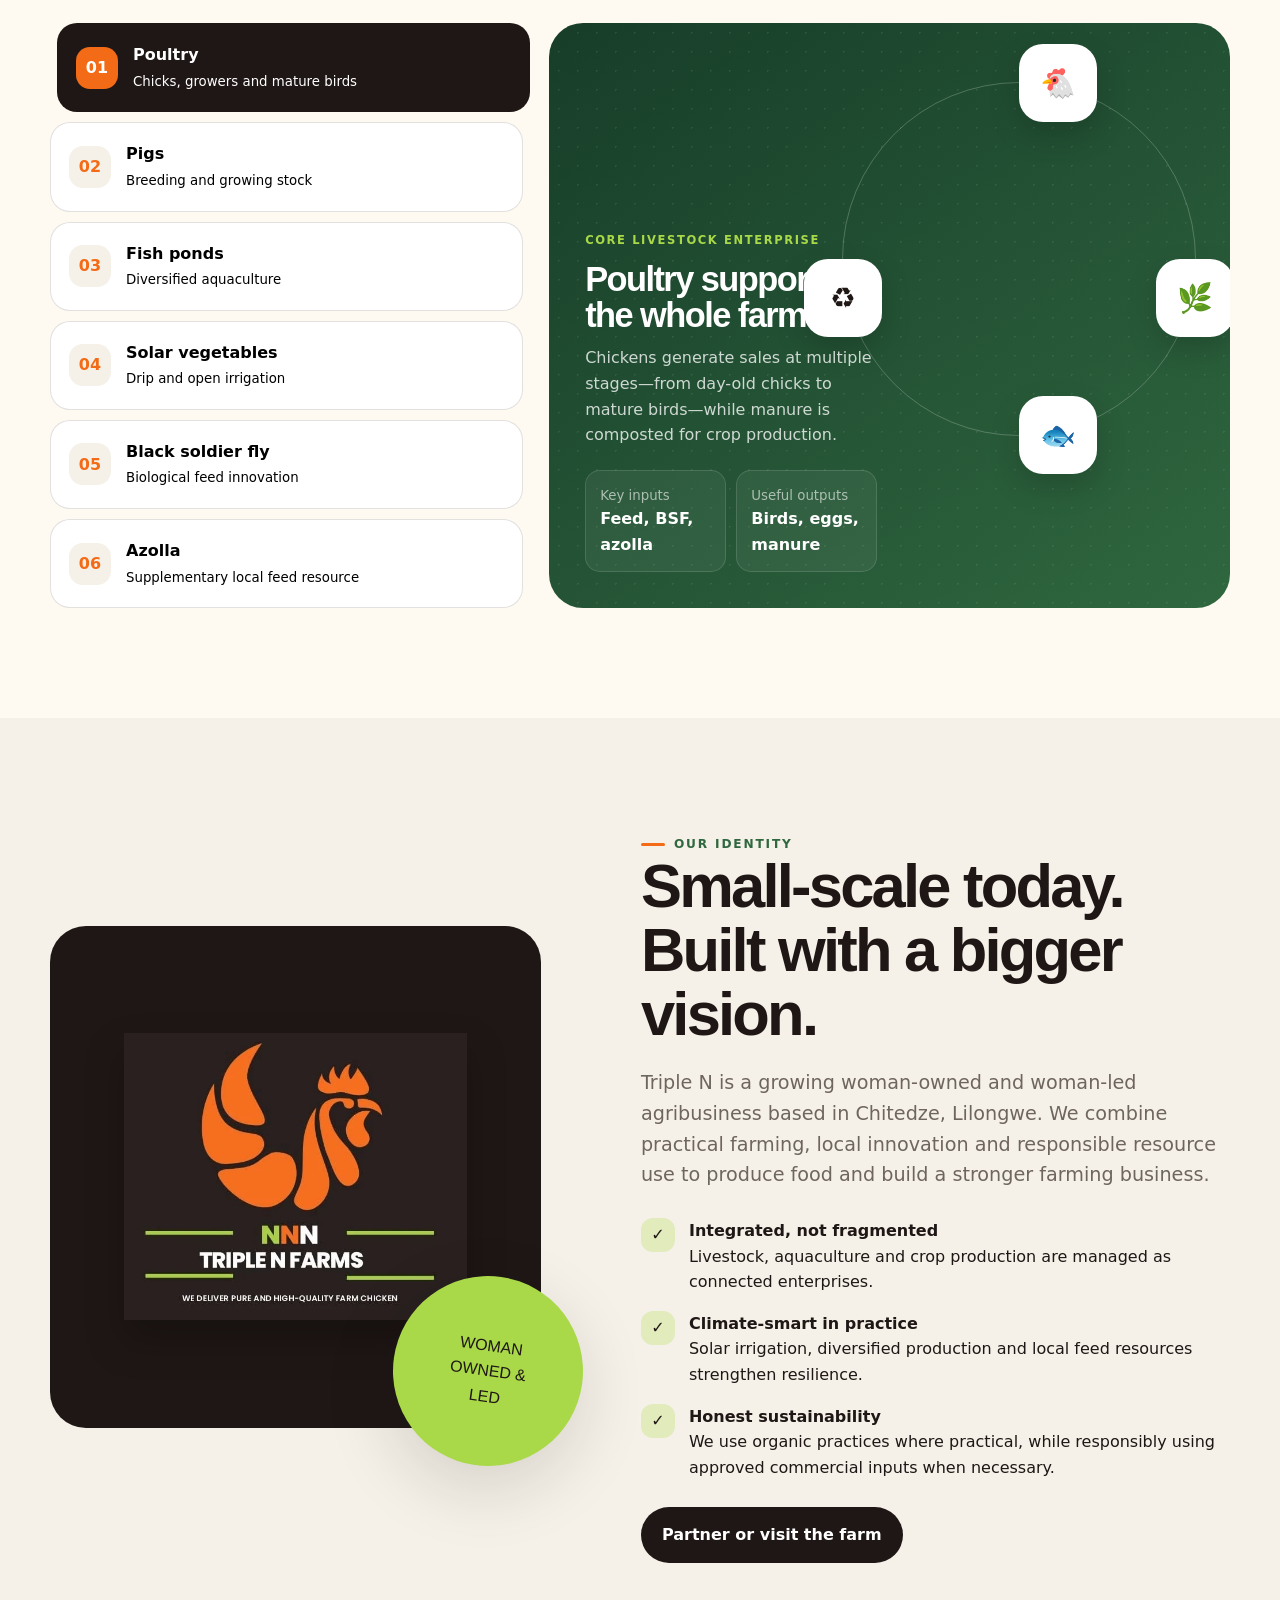
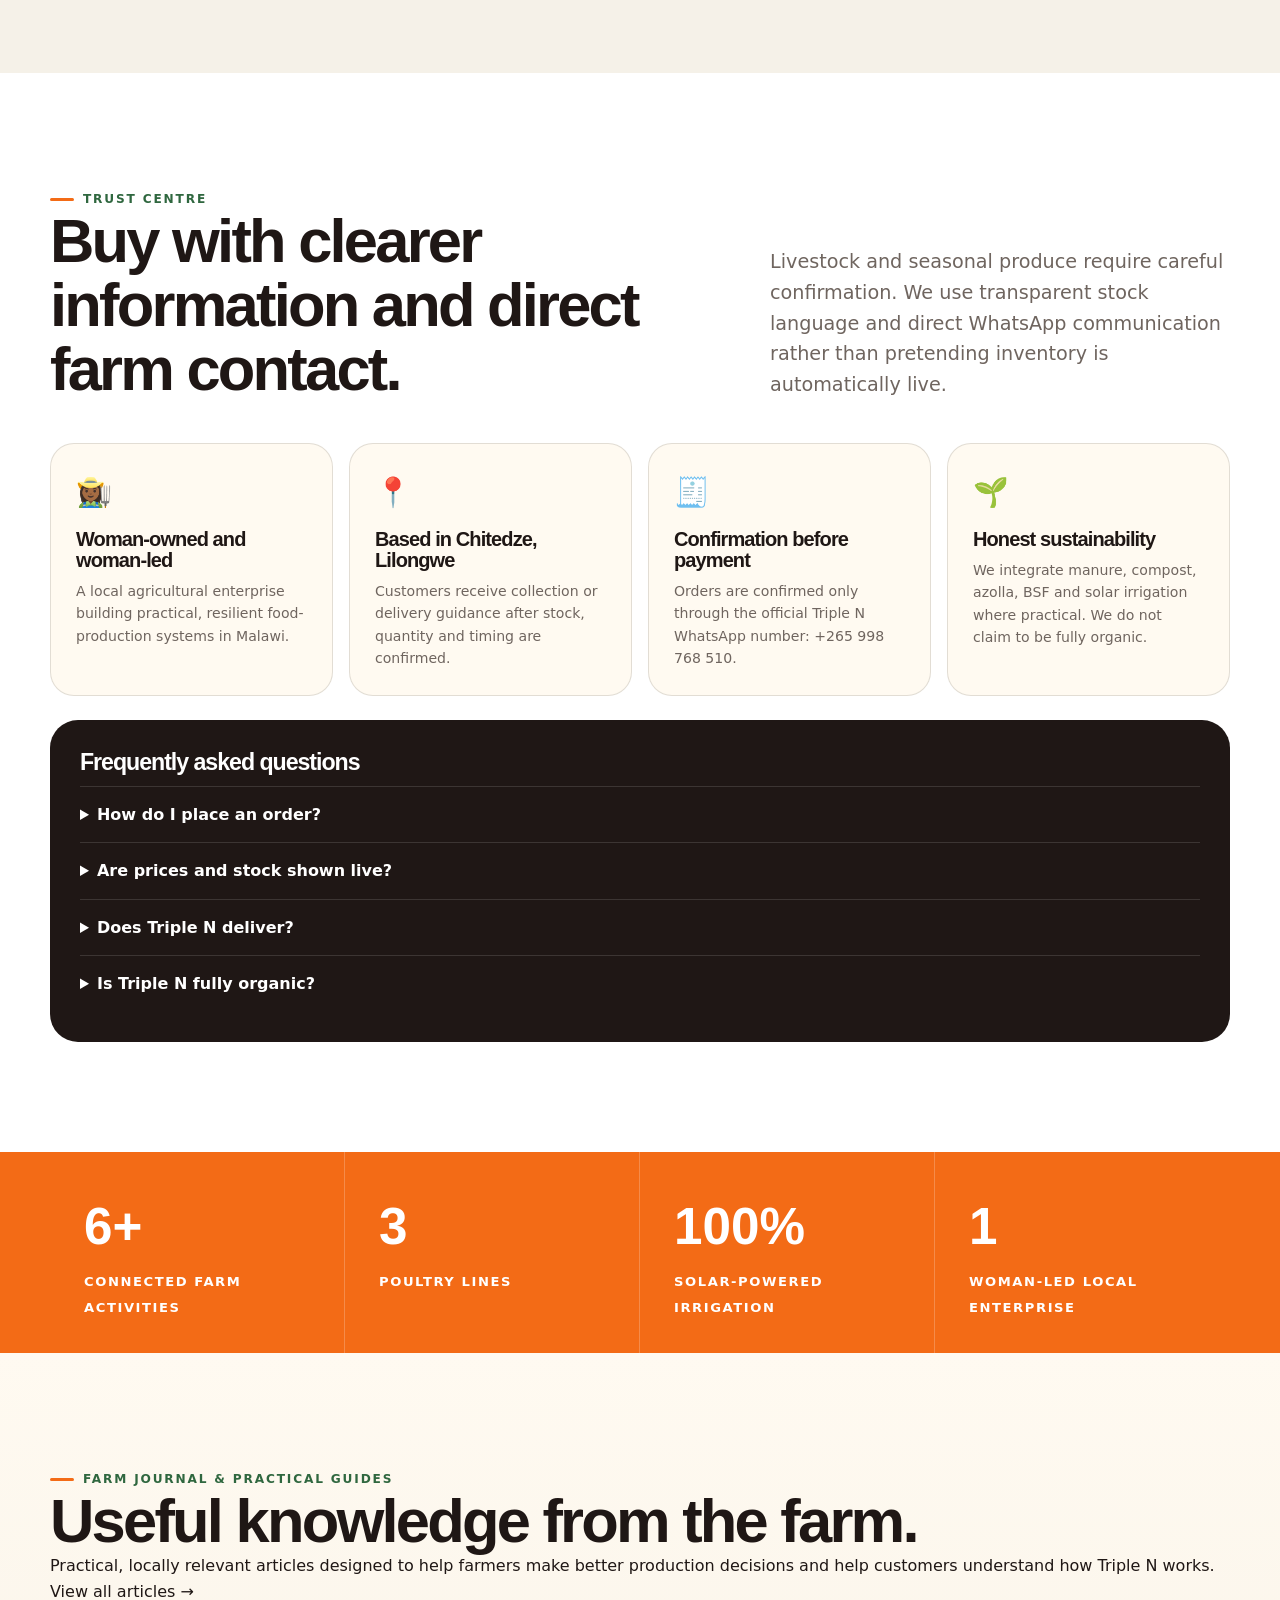
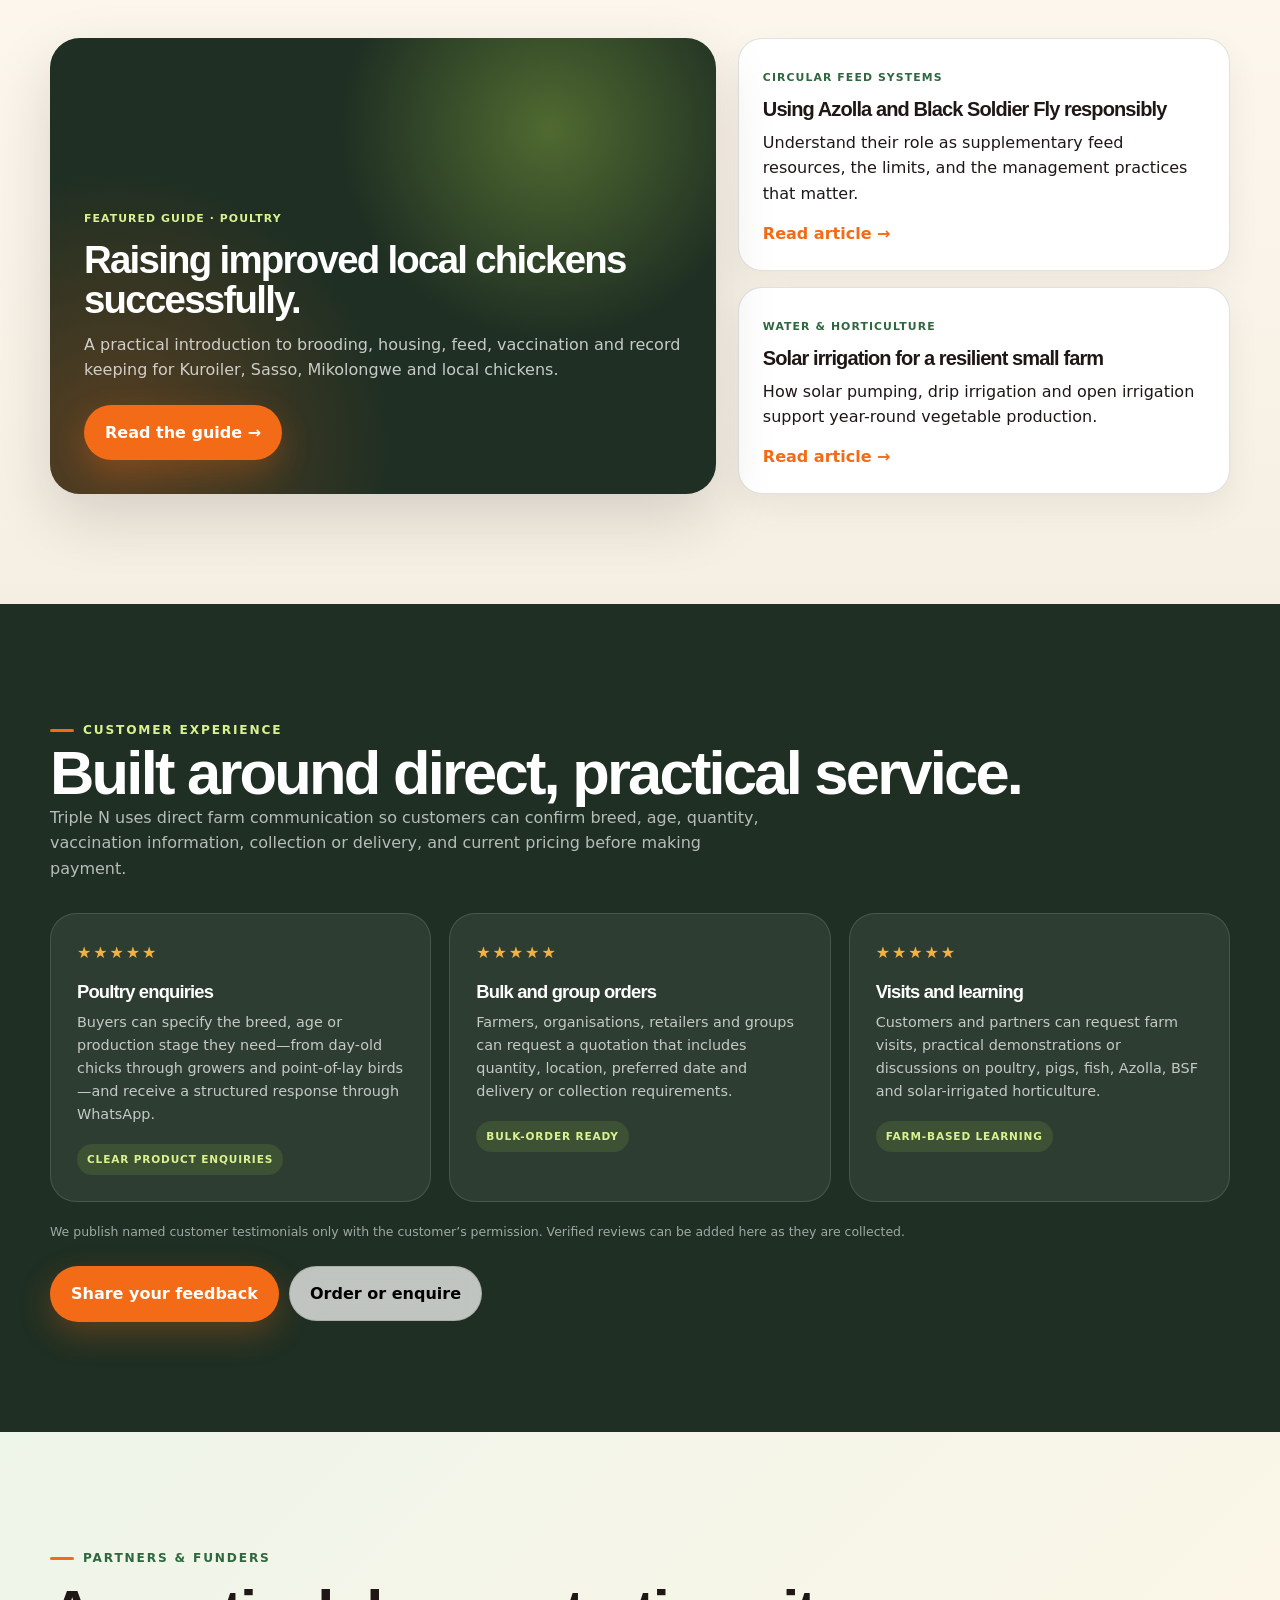
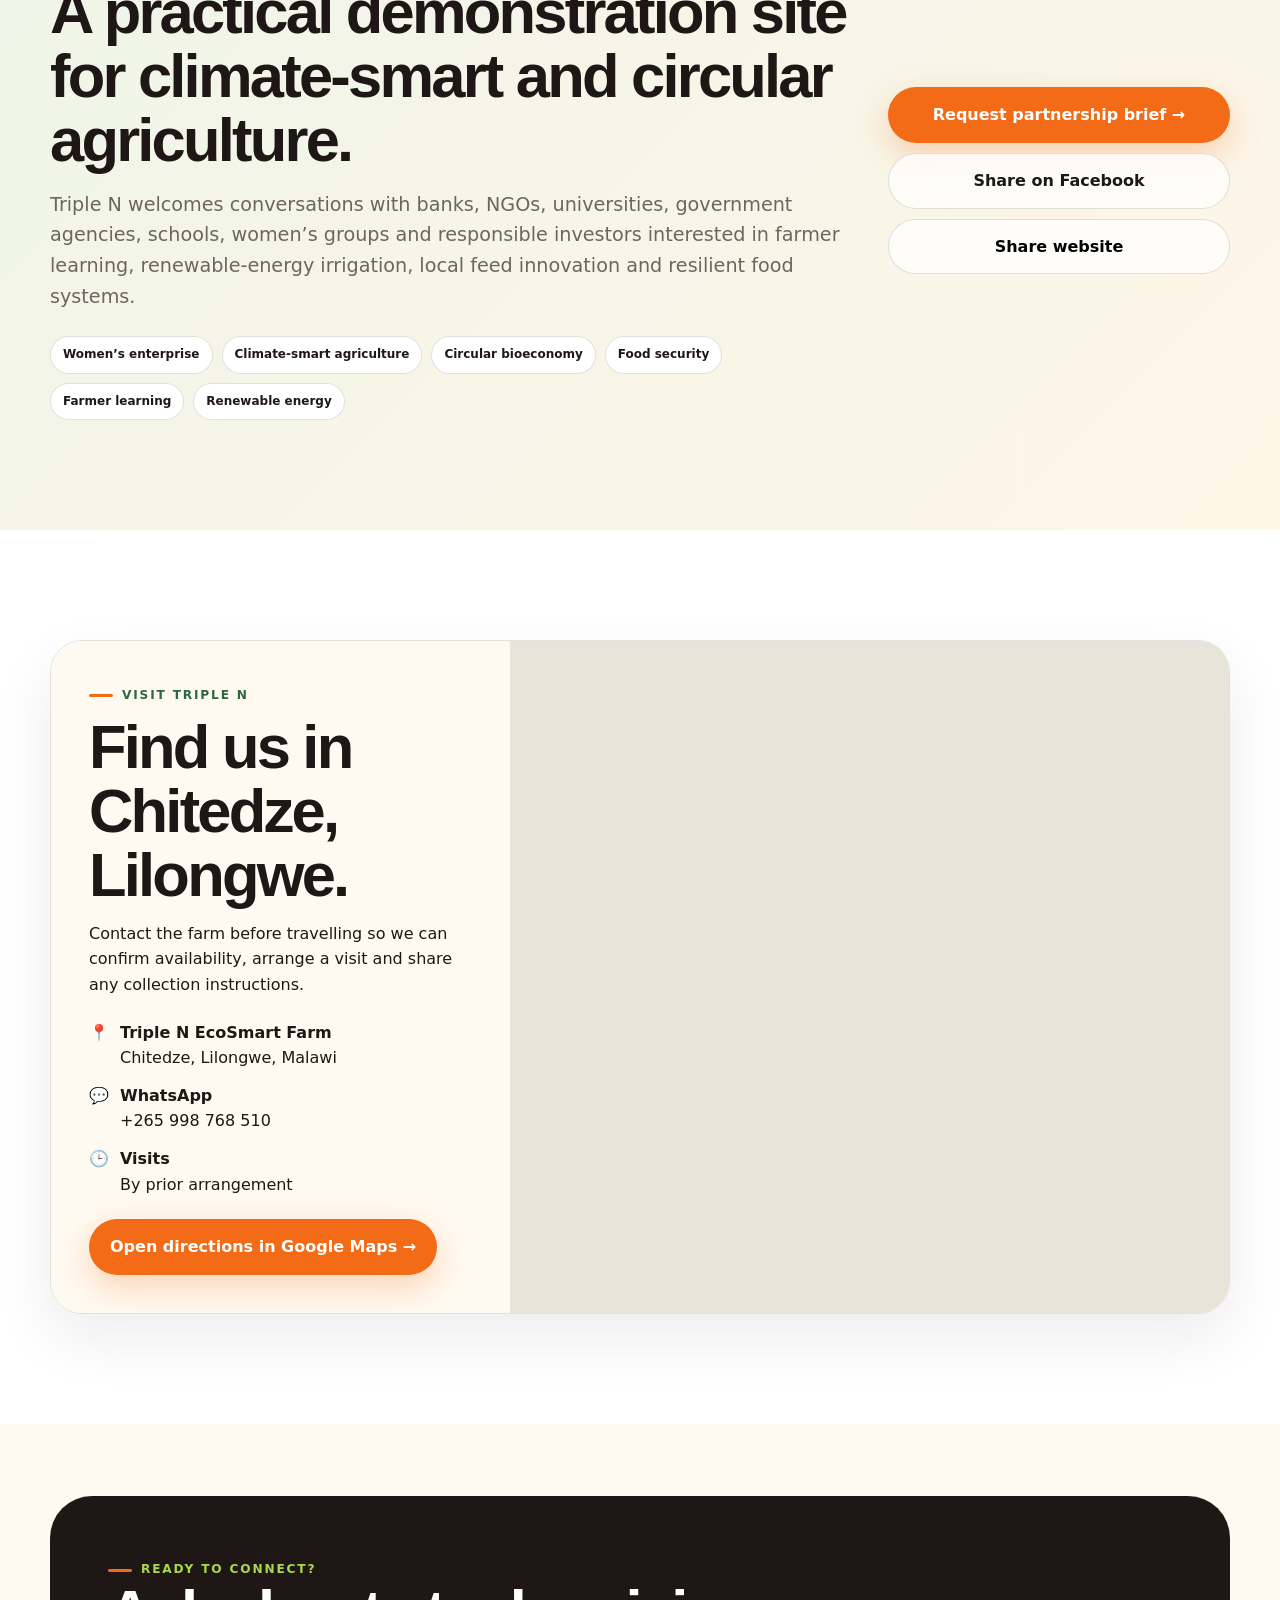
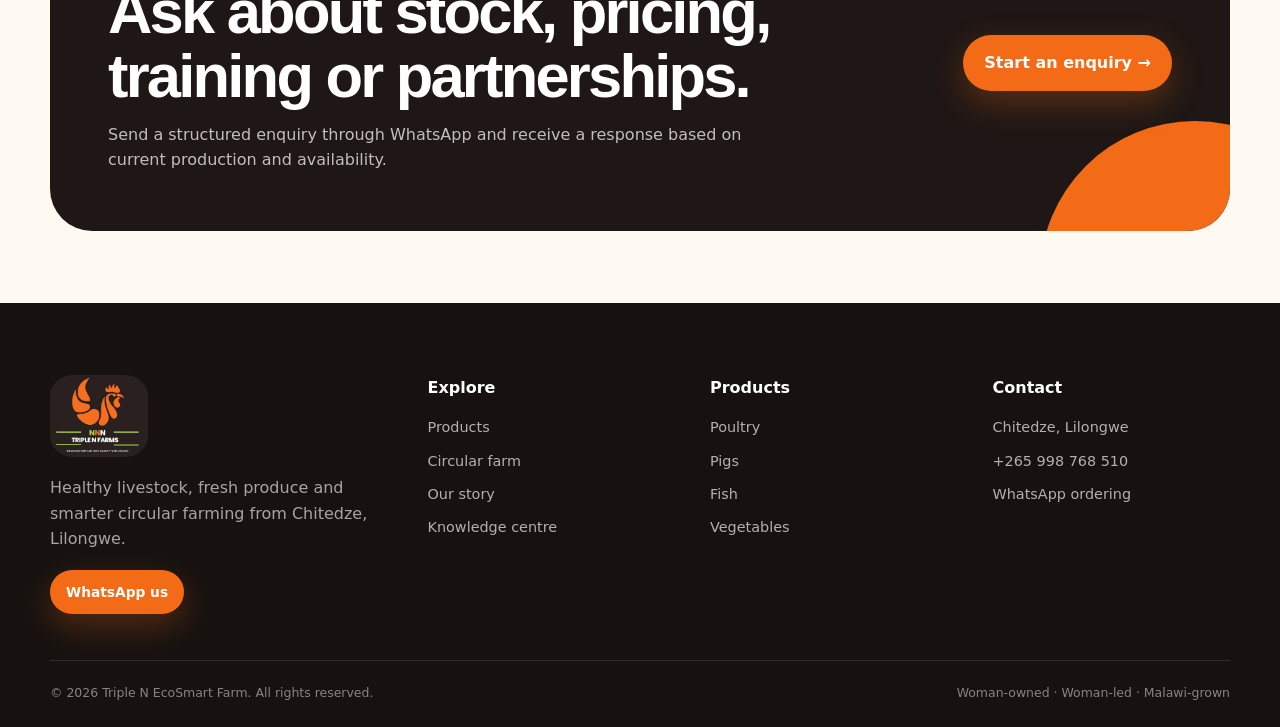
==== commit 99ae5510: "Add files via upload" ====
--- a/index.html
+++ b/index.html
@@ -1,4 +1,5 @@
 <!DOCTYPE html>
+
 <html lang="en"><head>
 <meta charset="utf-8"/><meta content="width=device-width,initial-scale=1,viewport-fit=cover" name="viewport"/><meta content="#1f1715" name="theme-color"/>
 <title>Triple N EcoSmart Farm | Poultry, Pigs, Fish &amp; Climate-Smart Farming in Malawi</title>
@@ -143,10 +144,61 @@
 @media(max-width:980px){.availability-grid{grid-template-columns:repeat(2,1fr)}.trust-grid{grid-template-columns:repeat(2,1fr)}.partner-shell{grid-template-columns:1fr}}
 @media(max-width:640px){.availability-shell{padding:18px;border-radius:24px}.availability-head{align-items:flex-start;flex-direction:column}.availability-head .btn{width:100%}.availability-grid{grid-template-columns:1fr}.availability-card{grid-template-columns:auto 1fr}.availability-status{grid-column:2;justify-self:start}.trust-grid{grid-template-columns:1fr}.faq-shell{padding:22px}.partner-actions .btn{min-height:48px}}
 </style>
-</head><body>
+<style>
+/* v7 persistent navigation and conversion enhancements */
+:root{--fixed-nav-h:82px;--availability-bar-h:52px}
+html{scroll-padding-top:calc(var(--fixed-nav-h) + var(--availability-bar-h) + 18px)}
+body{padding-top:calc(var(--fixed-nav-h) + var(--availability-bar-h))}
+.nav{position:fixed!important;top:0;left:0;right:0;width:100%;z-index:1000;background:rgba(255,250,241,.96)!important;box-shadow:0 8px 30px rgba(31,23,21,.08);backdrop-filter:blur(20px);-webkit-backdrop-filter:blur(20px)}
+.availability-float{position:fixed;top:var(--fixed-nav-h);left:0;right:0;height:var(--availability-bar-h);z-index:990;background:#1f2f23;color:#fff;border-bottom:1px solid rgba(255,255,255,.12);box-shadow:0 10px 25px rgba(31,23,21,.12)}
+.availability-float-inner{height:100%;display:flex;align-items:center;gap:15px;overflow:hidden}
+.availability-label{display:flex;align-items:center;gap:8px;flex:0 0 auto;font-weight:900;font-size:.75rem;text-transform:uppercase;letter-spacing:.09em;color:#d9f28f}
+.live-dot{width:8px;height:8px;border-radius:50%;background:#a9d849;box-shadow:0 0 0 5px rgba(169,216,73,.15);animation:livePulse 1.8s infinite}
+@keyframes livePulse{50%{box-shadow:0 0 0 9px rgba(169,216,73,0)}}
+.availability-scroll{display:flex;align-items:center;gap:10px;overflow-x:auto;scrollbar-width:none;white-space:nowrap;flex:1;padding:7px 0}.availability-scroll::-webkit-scrollbar{display:none}
+.availability-chip{display:inline-flex;align-items:center;gap:6px;padding:7px 11px;border-radius:999px;background:rgba(255,255,255,.1);border:1px solid rgba(255,255,255,.12);font-size:.72rem;font-weight:760;color:#fff}
+.availability-chip em{font-style:normal;color:#d9f28f;font-size:.64rem;text-transform:uppercase;letter-spacing:.06em}
+.availability-cta{flex:0 0 auto;color:#1f2f23;background:#a9d849;padding:8px 13px;border-radius:999px;font-weight:900;font-size:.72rem}
+
+.blog-showcase{background:linear-gradient(180deg,#fffaf1,#f5efe3)}
+.blog-feature-grid{display:grid;grid-template-columns:1.15fr .85fr;gap:22px;margin-top:34px}
+.blog-feature{border-radius:30px;overflow:hidden;background:#1f2f23;color:#fff;min-height:390px;display:flex;flex-direction:column;justify-content:flex-end;padding:34px;position:relative;box-shadow:0 24px 60px rgba(31,23,21,.15)}
+.blog-feature:before{content:"";position:absolute;inset:0;background:radial-gradient(circle at 75% 20%,rgba(169,216,73,.35),transparent 34%),radial-gradient(circle at 10% 90%,rgba(243,107,31,.28),transparent 38%)}
+.blog-feature>*{position:relative;z-index:1}.blog-feature h3{font-size:clamp(1.8rem,3vw,3rem);max-width:700px;margin:12px 0}.blog-feature p{color:rgba(255,255,255,.75);max-width:650px}
+.blog-side{display:grid;gap:16px}.blog-mini{background:#fff;border:1px solid var(--line);border-radius:24px;padding:24px;display:flex;flex-direction:column;justify-content:space-between;box-shadow:0 14px 35px rgba(31,23,21,.06);transition:.25s}.blog-mini:hover{transform:translateY(-4px);box-shadow:0 20px 42px rgba(31,23,21,.1)}.blog-mini h3{font-size:1.25rem;margin:10px 0}.blog-meta{font-size:.68rem;text-transform:uppercase;letter-spacing:.1em;color:var(--green);font-weight:900}.read-link{display:inline-flex;align-items:center;gap:6px;margin-top:14px;font-weight:900;color:var(--orange)}
+
+.feedback-section{background:#1f2f23;color:#fff}.feedback-section h2{color:#fff}.feedback-intro{color:rgba(255,255,255,.68);max-width:720px}.feedback-grid{display:grid;grid-template-columns:repeat(3,1fr);gap:18px;margin-top:32px}.feedback-card{background:rgba(255,255,255,.07);border:1px solid rgba(255,255,255,.12);border-radius:26px;padding:26px}.feedback-card .stars{color:#f3b23d;letter-spacing:.12em;margin-bottom:16px}.feedback-card h3{color:#fff;font-size:1.15rem}.feedback-card p{color:rgba(255,255,255,.72);font-size:.9rem;margin-top:10px}.feedback-type{display:inline-flex;margin-top:18px;padding:7px 10px;border-radius:999px;background:rgba(169,216,73,.12);color:#d9f28f;font-size:.66rem;font-weight:900;text-transform:uppercase;letter-spacing:.08em}.feedback-note{margin-top:20px;color:rgba(255,255,255,.58);font-size:.78rem}.review-cta{margin-top:24px;display:flex;gap:10px;flex-wrap:wrap}
+
+.location-section{background:#fff}.location-shell{display:grid;grid-template-columns:.78fr 1.22fr;border:1px solid var(--line);border-radius:32px;overflow:hidden;box-shadow:0 24px 60px rgba(31,23,21,.08)}.location-copy{padding:38px;background:#fffaf1}.location-copy h2{margin:10px 0 14px}.location-details{display:grid;gap:12px;margin:22px 0}.location-detail{display:flex;gap:11px;align-items:flex-start}.location-map{min-height:430px;background:#e9e4d9}.location-map iframe{width:100%;height:100%;min-height:430px;border:0;display:block}
+
+@media(max-width:1000px){
+ .nav-inner{height:72px}.brand img{width:48px;height:48px}.nav-links{display:none}.menu-btn{display:grid}.nav-actions .btn:not(.menu-btn){display:none}
+ :root{--fixed-nav-h:72px;--availability-bar-h:56px}
+ .availability-label{font-size:.68rem}.availability-cta{display:none}
+ .blog-feature-grid,.location-shell{grid-template-columns:1fr}.feedback-grid{grid-template-columns:1fr 1fr}.location-map,.location-map iframe{min-height:350px}
+}
+@media(max-width:640px){
+ body{padding-top:calc(var(--fixed-nav-h) + var(--availability-bar-h))}
+ .availability-float-inner{padding-left:14px;padding-right:8px;gap:9px}.availability-label span:last-child{display:none}.availability-chip{font-size:.66rem;padding:7px 9px}.availability-chip em{display:none}
+ .blog-feature{min-height:330px;padding:25px}.blog-feature-grid{gap:14px}.blog-mini{padding:20px}.feedback-grid{grid-template-columns:1fr}.location-copy{padding:26px}.location-map,.location-map iframe{min-height:310px}
+}
+</style></head><body>
 <a class="skip" href="#main">Skip to content</a>
 <div class="topbar"><div class="container"><span><strong>Woman-owned. Woman-led.</strong> Rooted in Malawi.</span><span>Chitedze, Lilongwe · WhatsApp +265 998 768 510</span></div></div>
-<nav class="nav"><div class="container nav-inner"><a class="brand" href="/"><img alt="Triple N Farms logo" src="[data-uri]"/><span class="brand-copy"><strong>TRIPLE N</strong><span>EcoSmart Farm</span></span></a><div class="nav-links"><a href="#farm-today">Farm Today</a><a href="#products">Products</a><a href="#system">Circular Farm</a><a href="#story">Our Story</a><a href="#knowledge">Knowledge</a><a href="#partners">Partners</a><a href="#contact">Contact</a></div><div class="nav-actions"><button class="btn btn-primary btn-sm" data-open-order="">Order / Enquire</button><button aria-label="Open menu" class="icon-btn menu-btn" id="menuBtn">☰</button></div></div><div class="mobile-menu" id="mobileMenu"><a href="#farm-today">Farm Today</a><a href="#products">Products</a><a href="#system">Circular Farm</a><a href="#story">Our Story</a><a href="#knowledge">Knowledge</a><a href="#partners">Partners</a><a href="#contact">Contact</a><button class="btn btn-primary" data-open-order="">Order / Enquire</button></div></nav>
+<nav class="nav"><div class="container nav-inner"><a class="brand" href="/"><img alt="Triple N Farms logo" src="[data-uri]"/><span class="brand-copy"><strong>TRIPLE N</strong><span>EcoSmart Farm</span></span></a><div class="nav-links"><a href="#farm-today">Farm Today</a><a href="#products">Products</a><a href="#system">Circular Farm</a><a href="#story">Our Story</a><a href="#knowledge">Knowledge</a><a href="#testimonials">Reviews</a><a href="#location">Location</a><a href="#partners">Partners</a><a href="#contact">Contact</a></div><div class="nav-actions"><button class="btn btn-primary btn-sm" data-open-order="">Order / Enquire</button><button aria-label="Open menu" class="icon-btn menu-btn" id="menuBtn">☰</button></div></div><div class="mobile-menu" id="mobileMenu"><a href="#farm-today">Farm Today</a><a href="#products">Products</a><a href="#system">Circular Farm</a><a href="#story">Our Story</a><a href="#knowledge">Knowledge</a><a href="#testimonials">Reviews</a><a href="#location">Location</a><a href="#partners">Partners</a><a href="#contact">Contact</a><button class="btn btn-primary" data-open-order="">Order / Enquire</button></div></nav><div aria-label="Current farm availability" class="availability-float" role="region">
+<div class="container availability-float-inner">
+<a class="availability-label" href="#farm-today"><span class="live-dot"></span><span>Available today</span></a>
+<div aria-label="Scroll current availability" class="availability-scroll">
+<a class="availability-chip" href="#farm-today">🐔 Poultry <em>Confirm stock</em></a>
+<a class="availability-chip" href="#farm-today">🐖 Piglets <em>Enquire</em></a>
+<a class="availability-chip" href="#farm-today">🐟 Fish <em>Seasonal</em></a>
+<a class="availability-chip" href="#farm-today">🥬 Vegetables <em>Harvest-based</em></a>
+<a class="availability-chip" href="#farm-today">🌿 Azolla <em>Pre-order</em></a>
+<a class="availability-chip" href="#farm-today">🐛 BSF <em>Enquire</em></a>
+</div>
+<button class="availability-cta" data-open-order="">Check availability →</button>
+</div>
+</div>
 <main id="main">
 <header class="hero"><div class="container hero-grid"><div class="hero-copy reveal"><span class="eyebrow">Integrated climate-smart agriculture</span><h1>Farm smarter. <span>Waste less.</span> Grow local value.</h1><p class="lead">Triple N EcoSmart Farm connects poultry, pigs, fish, vegetables, solar irrigation, black soldier fly, azolla and composting into one practical, resilient farming system.</p><div class="hero-actions"><a class="btn btn-primary" href="#products">Explore products →</a><button class="btn btn-outline" data-open-order="">Order on WhatsApp</button></div><div class="hero-trust"><div class="trust-dots"><i>W</i><i>MW</i><i>♻</i></div><span>Woman-led · Malawi-grown · Circular by design</span></div></div><div class="hero-stage reveal"><div class="orbit o1"></div><div class="orbit o2"></div><div class="hero-logo-card"><img alt="Triple N Farms chicken emblem and wordmark" src="[data-uri]"/></div><div class="float-card f1">🐣 Chicks to point-of-lay<small>Multiple poultry stages</small></div><div class="float-card f2">☀️ Solar irrigation<small>Drip and open systems</small></div><div class="float-card f3">♻️ Circular inputs<small>BSF · Azolla · Compost</small></div></div></div><div class="hero-scroll">Discover the farm</div></header>
 <div class="ticker"><div class="ticker-track"><span class="ticker-item">Day-old chicks</span><span class="ticker-item">Kuroiler</span><span class="ticker-item">Sasso</span><span class="ticker-item">Mikolongwe</span><span class="ticker-item">Piglets</span><span class="ticker-item">Fish</span><span class="ticker-item">Fresh vegetables</span><span class="ticker-item">Farm training</span><span class="ticker-item">Day-old chicks</span><span class="ticker-item">Kuroiler</span><span class="ticker-item">Sasso</span><span class="ticker-item">Mikolongwe</span><span class="ticker-item">Piglets</span><span class="ticker-item">Fish</span><span class="ticker-item">Fresh vegetables</span><span class="ticker-item">Farm training</span></div></div>
@@ -193,12 +245,51 @@
 </div>
 </section>
 <section class="impact-band" id="impactBand"><div class="container impact-grid"><div class="impact-item"><strong data-count="6" data-suffix="+">0</strong><span>Connected farm activities</span></div><div class="impact-item"><strong data-count="3">0</strong><span>Poultry lines</span></div><div class="impact-item"><strong data-count="100" data-suffix="%">0</strong><span>Solar-powered irrigation</span></div><div class="impact-item"><strong data-count="1">0</strong><span>Woman-led local enterprise</span></div></div></section>
-<section class="section" id="knowledge"><div class="container"><div class="section-head reveal"><div><span class="eyebrow">Knowledge centre</span><h2>Useful farming content that brings people back.</h2></div><a class="btn btn-outline" href="/knowledge.html">View all articles →</a></div><div class="blog-grid"><a class="post reveal" href="/raising-improved-local-chickens.html"><div class="post-art"><span class="glyph">🐔</span></div><div class="post-body"><small>Poultry management</small><h3>Raising improved local chickens: the fundamentals</h3><p>Housing, brooding, feeding, vaccination and record-keeping principles for stronger flock performance.</p></div></a><a class="post reveal" href="/azolla-and-bsf.html"><div class="post-art"><span class="glyph">🌿</span></div><div class="post-body"><small>Circular feed systems</small><h3>Using azolla and BSF responsibly</h3><p>How supplementary feed resources can support—not replace—balanced livestock nutrition.</p></div></a><a class="post reveal" href="/solar-irrigation.html"><div class="post-art"><span class="glyph">☀️</span></div><div class="post-body"><small>Climate-smart crops</small><h3>Why solar irrigation matters for small farms</h3><p>Lower operating costs, dry-season production and practical water-efficiency considerations.</p></div></a></div></div></section>
+<section class="section blog-showcase" id="knowledge">
+<div class="container">
+<div class="section-heading reveal">
+<div><span class="eyebrow">Farm Journal &amp; Practical Guides</span><h2>Useful knowledge from the farm.</h2><p>Practical, locally relevant articles designed to help farmers make better production decisions and help customers understand how Triple N works.</p></div>
+<a class="text-link" href="/knowledge.html">View all articles →</a>
+</div>
+<div class="blog-feature-grid">
+<article class="blog-feature reveal">
+<span class="blog-meta" style="color:#d9f28f">Featured guide · Poultry</span>
+<h3>Raising improved local chickens successfully.</h3>
+<p>A practical introduction to brooding, housing, feed, vaccination and record keeping for Kuroiler, Sasso, Mikolongwe and local chickens.</p>
+<a class="btn btn-primary" href="/raising-improved-local-chickens.html" style="align-self:flex-start;margin-top:22px">Read the guide →</a>
+</article>
+<div class="blog-side">
+<article class="blog-mini reveal"><div><span class="blog-meta">Circular feed systems</span><h3>Using Azolla and Black Soldier Fly responsibly</h3><p>Understand their role as supplementary feed resources, the limits, and the management practices that matter.</p></div><a class="read-link" href="/azolla-and-bsf.html">Read article →</a></article>
+<article class="blog-mini reveal"><div><span class="blog-meta">Water &amp; horticulture</span><h3>Solar irrigation for a resilient small farm</h3><p>How solar pumping, drip irrigation and open irrigation support year-round vegetable production.</p></div><a class="read-link" href="/solar-irrigation.html">Read article →</a></article>
+</div>
+</div>
+</div>
+</section><section class="section feedback-section" id="testimonials">
+<div class="container">
+<span class="eyebrow" style="color:#d9f28f">Customer experience</span>
+<h2>Built around direct, practical service.</h2>
+<p class="feedback-intro">Triple N uses direct farm communication so customers can confirm breed, age, quantity, vaccination information, collection or delivery, and current pricing before making payment.</p>
+<div class="feedback-grid">
+<article class="feedback-card reveal"><div aria-hidden="true" class="stars">★★★★★</div><h3>Poultry enquiries</h3><p>Buyers can specify the breed, age or production stage they need—from day-old chicks through growers and point-of-lay birds—and receive a structured response through WhatsApp.</p><span class="feedback-type">Clear product enquiries</span></article>
+<article class="feedback-card reveal"><div aria-hidden="true" class="stars">★★★★★</div><h3>Bulk and group orders</h3><p>Farmers, organisations, retailers and groups can request a quotation that includes quantity, location, preferred date and delivery or collection requirements.</p><span class="feedback-type">Bulk-order ready</span></article>
+<article class="feedback-card reveal"><div aria-hidden="true" class="stars">★★★★★</div><h3>Visits and learning</h3><p>Customers and partners can request farm visits, practical demonstrations or discussions on poultry, pigs, fish, Azolla, BSF and solar-irrigated horticulture.</p><span class="feedback-type">Farm-based learning</span></article>
+</div>
+<p class="feedback-note">We publish named customer testimonials only with the customer’s permission. Verified reviews can be added here as they are collected.</p>
+<div class="review-cta"><a class="btn btn-primary" href="https://wa.me/265998768510?text=Hello%20Triple%20N.%20I%20would%20like%20to%20share%20feedback%20about%20my%20experience." rel="noopener" target="_blank">Share your feedback</a><button class="btn btn-outline" data-open-order="">Order or enquire</button></div>
+</div>
+</section>
 <section class="section partners" id="partners">
 <div class="container partner-shell reveal">
 <div class="partner-copy"><span class="eyebrow">Partners &amp; Funders</span><h2>A practical demonstration site for climate-smart and circular agriculture.</h2><p class="lead">Triple N welcomes conversations with banks, NGOs, universities, government agencies, schools, women’s groups and responsible investors interested in farmer learning, renewable-energy irrigation, local feed innovation and resilient food systems.</p>
 <div class="partner-tags"><span>Women’s enterprise</span><span>Climate-smart agriculture</span><span>Circular bioeconomy</span><span>Food security</span><span>Farmer learning</span><span>Renewable energy</span></div></div>
 <div class="partner-actions"><button class="btn btn-primary" id="partnerEnquiry">Request partnership brief →</button><a class="btn btn-outline" href="https://www.facebook.com/sharer/sharer.php?u=https%3A%2F%2Ftriplenfarm.com" rel="noopener" target="_blank">Share on Facebook</a><button class="btn btn-outline" id="shareSite">Share website</button></div>
+</div>
+</section><section class="section location-section" id="location">
+<div class="container">
+<div class="location-shell reveal">
+<div class="location-copy"><span class="eyebrow">Visit Triple N</span><h2>Find us in Chitedze, Lilongwe.</h2><p>Contact the farm before travelling so we can confirm availability, arrange a visit and share any collection instructions.</p><div class="location-details"><div class="location-detail"><span>📍</span><div><strong>Triple N EcoSmart Farm</strong><br/><span>Chitedze, Lilongwe, Malawi</span></div></div><div class="location-detail"><span>💬</span><div><strong>WhatsApp</strong><br/><a href="https://wa.me/265998768510">+265 998 768 510</a></div></div><div class="location-detail"><span>🕒</span><div><strong>Visits</strong><br/><span>By prior arrangement</span></div></div></div><a class="btn btn-primary" href="https://www.google.com/maps/place/Triple+N+Farm/@-13.977849,33.6226454,638m/data=!3m2!1e3!4b1!4m6!3m5!1s0x1921d18dce6a0309:0xcd260e3e6661d991!8m2!3d-13.977849!4d33.6226454!16s%2Fg%2F11y1jdrnp4?entry=ttu&amp;g_ep=EgoyMDI2MDcwOC4wIKXMDSoASAFQAw%3D%3D" rel="noopener" target="_blank">Open directions in Google Maps →</a></div>
+<div class="location-map"><iframe allowfullscreen="" loading="lazy" referrerpolicy="no-referrer-when-downgrade" src="https://www.google.com/maps?q=-13.977849,33.6226454&amp;z=16&amp;output=embed" title="Google Map showing Triple N EcoSmart Farm in Chitedze, Lilongwe"></iframe></div>
+</div>
 </div>
 </section><section class="section-sm" id="contact"><div class="container"><div class="cta reveal"><div><span class="eyebrow" style="color:var(--lime)">Ready to connect?</span><h2>Ask about stock, pricing, training or partnerships.</h2><p>Send a structured enquiry through WhatsApp and receive a response based on current production and availability.</p></div><button class="btn btn-primary" data-open-order="">Start an enquiry →</button></div></div></section>
 </main>
@@ -279,4 +370,11 @@
 document.addEventListener('DOMContentLoaded',init);
 
 </script>
-</body></html>
+<script>
+document.addEventListener('DOMContentLoaded',()=>{
+  document.querySelectorAll('[data-open-order]').forEach(btn=>btn.addEventListener('click',()=>{
+    if(typeof openOrder==='function') openOrder();
+    else document.querySelector('#orderModal')?.classList.add('open');
+  }));
+});
+</script></body></html>
